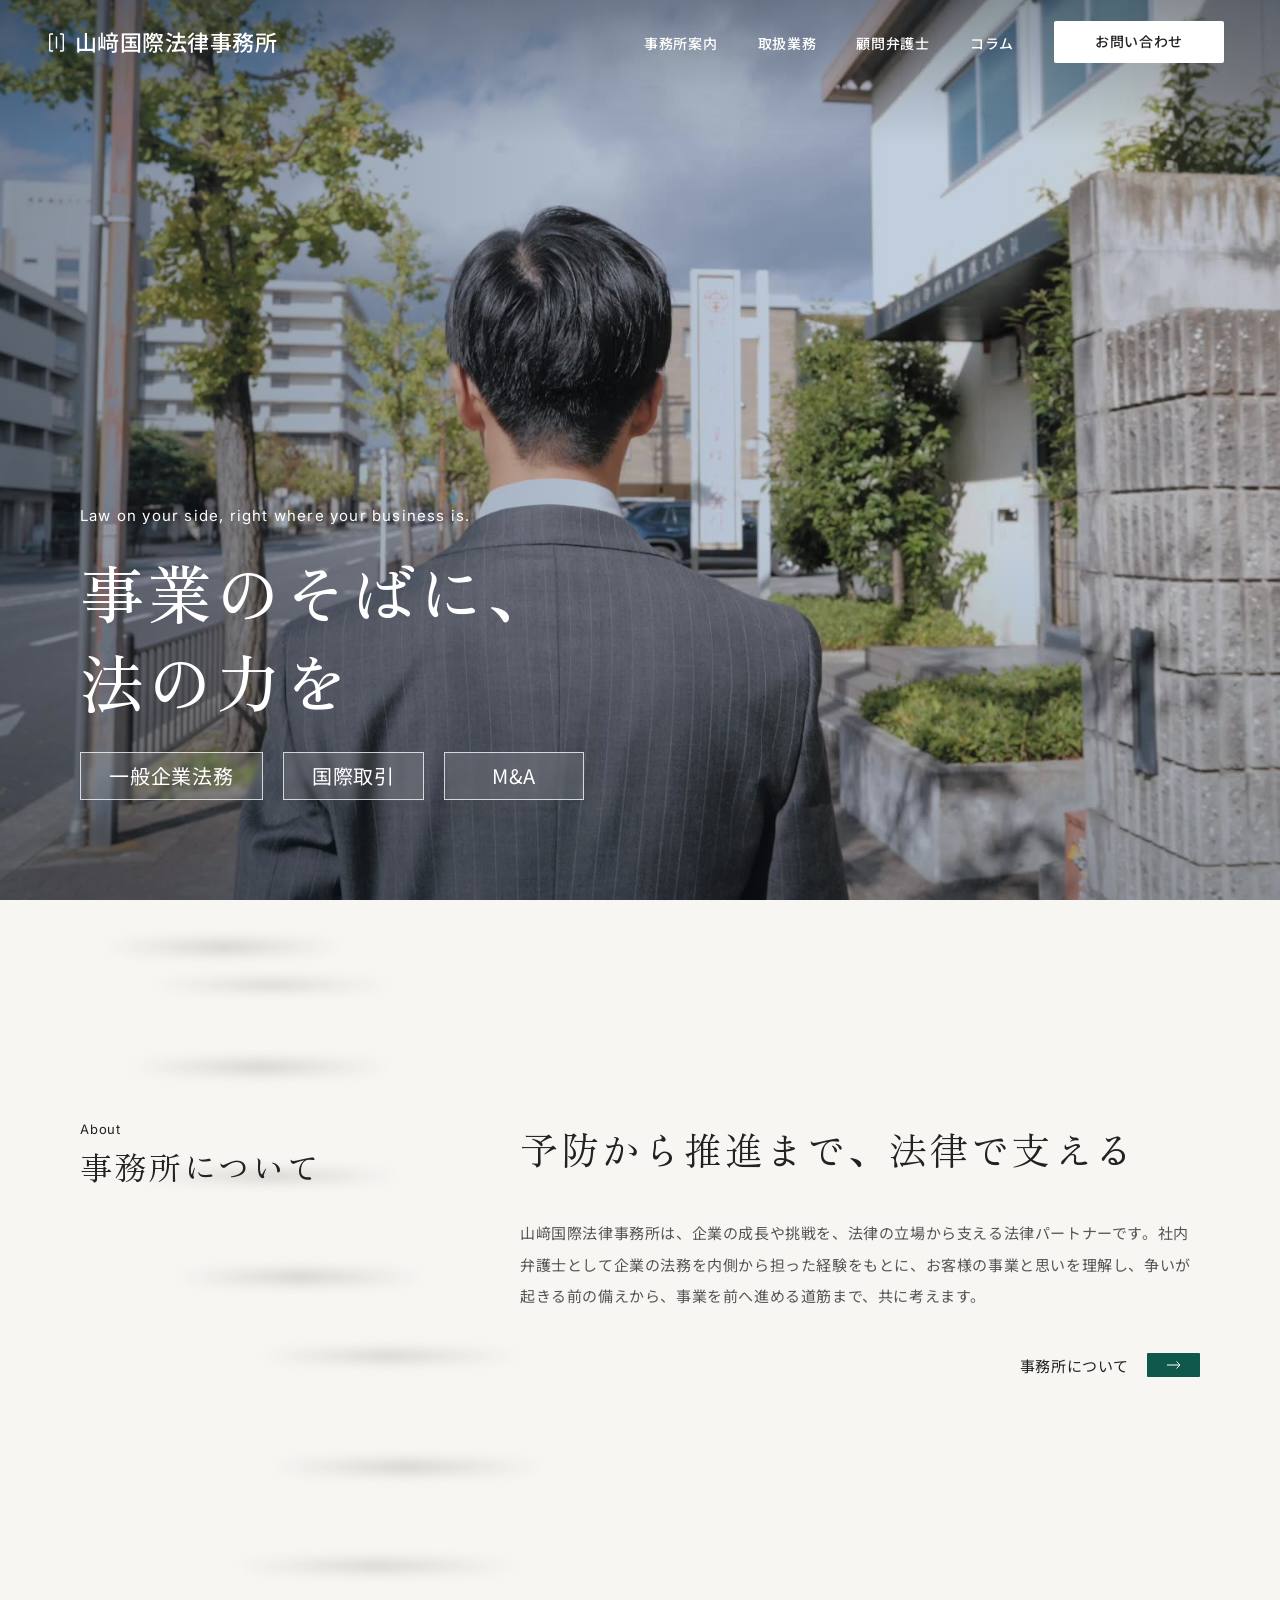
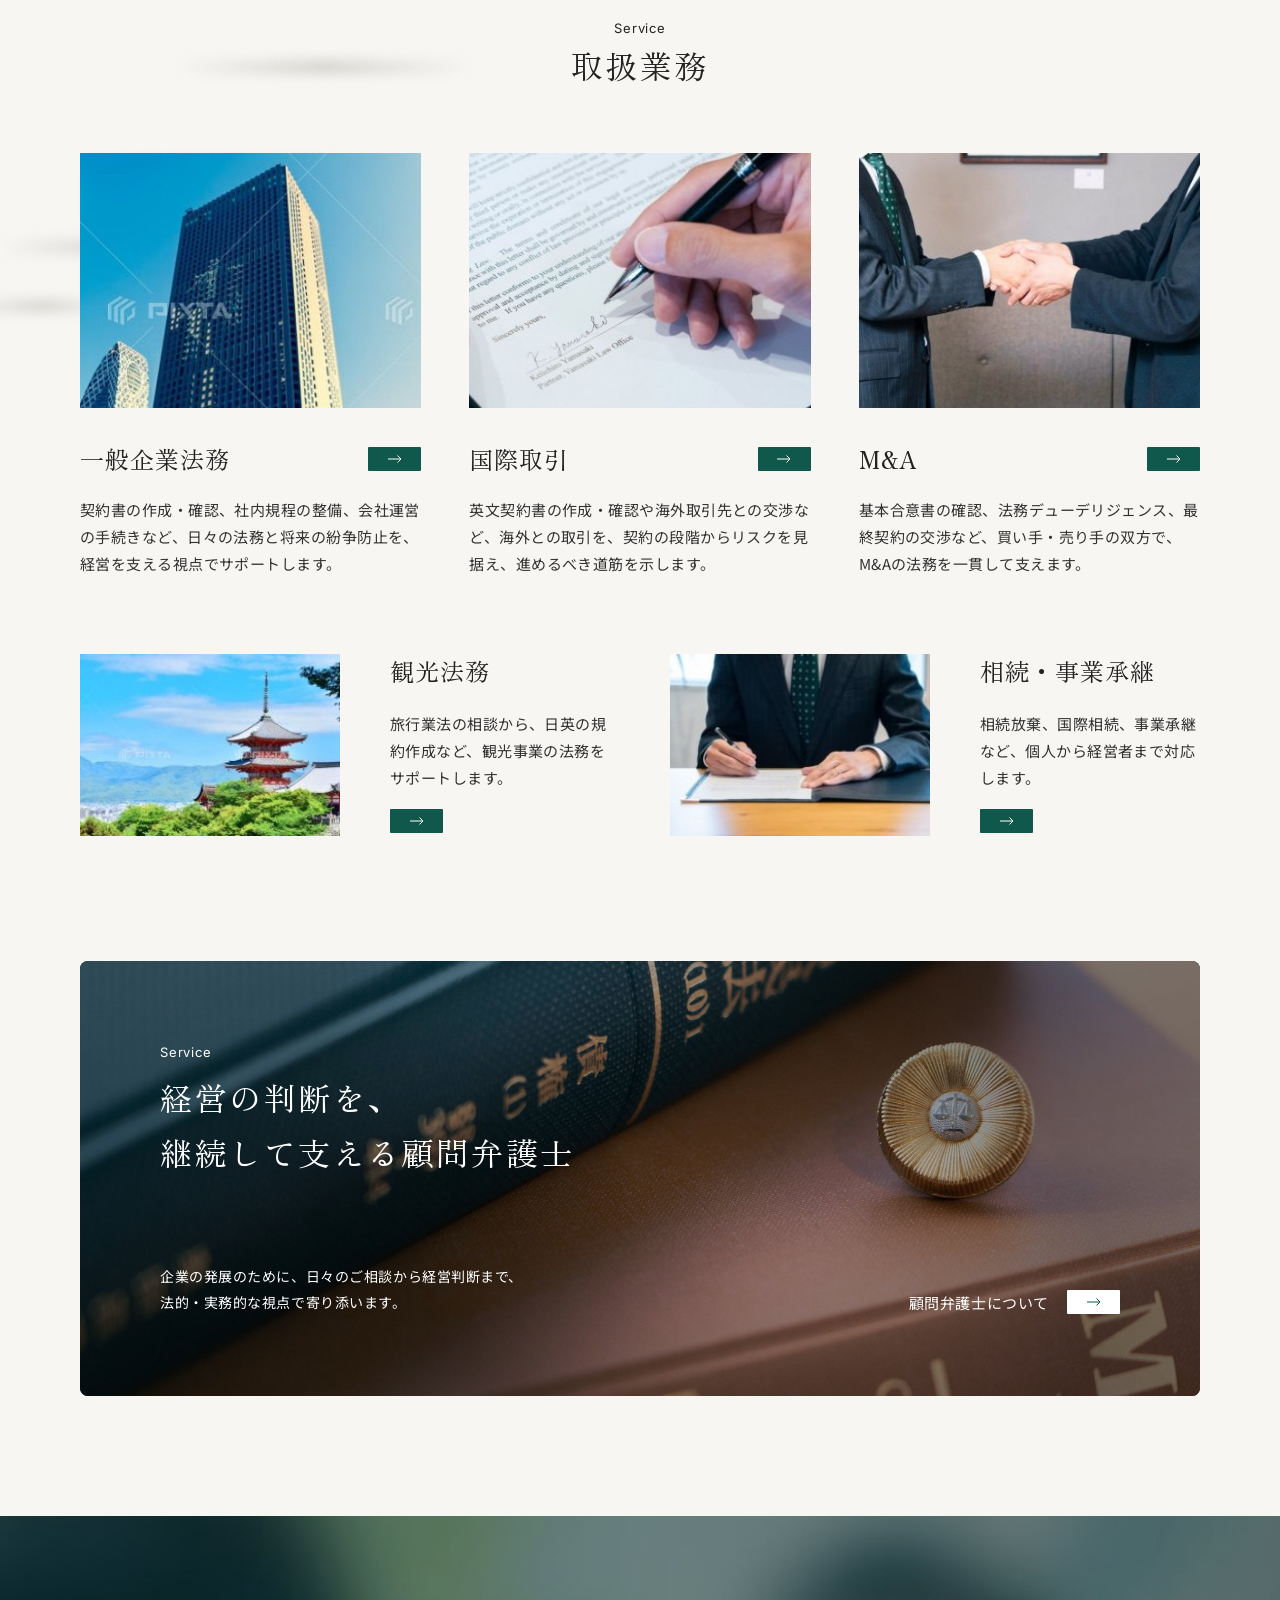
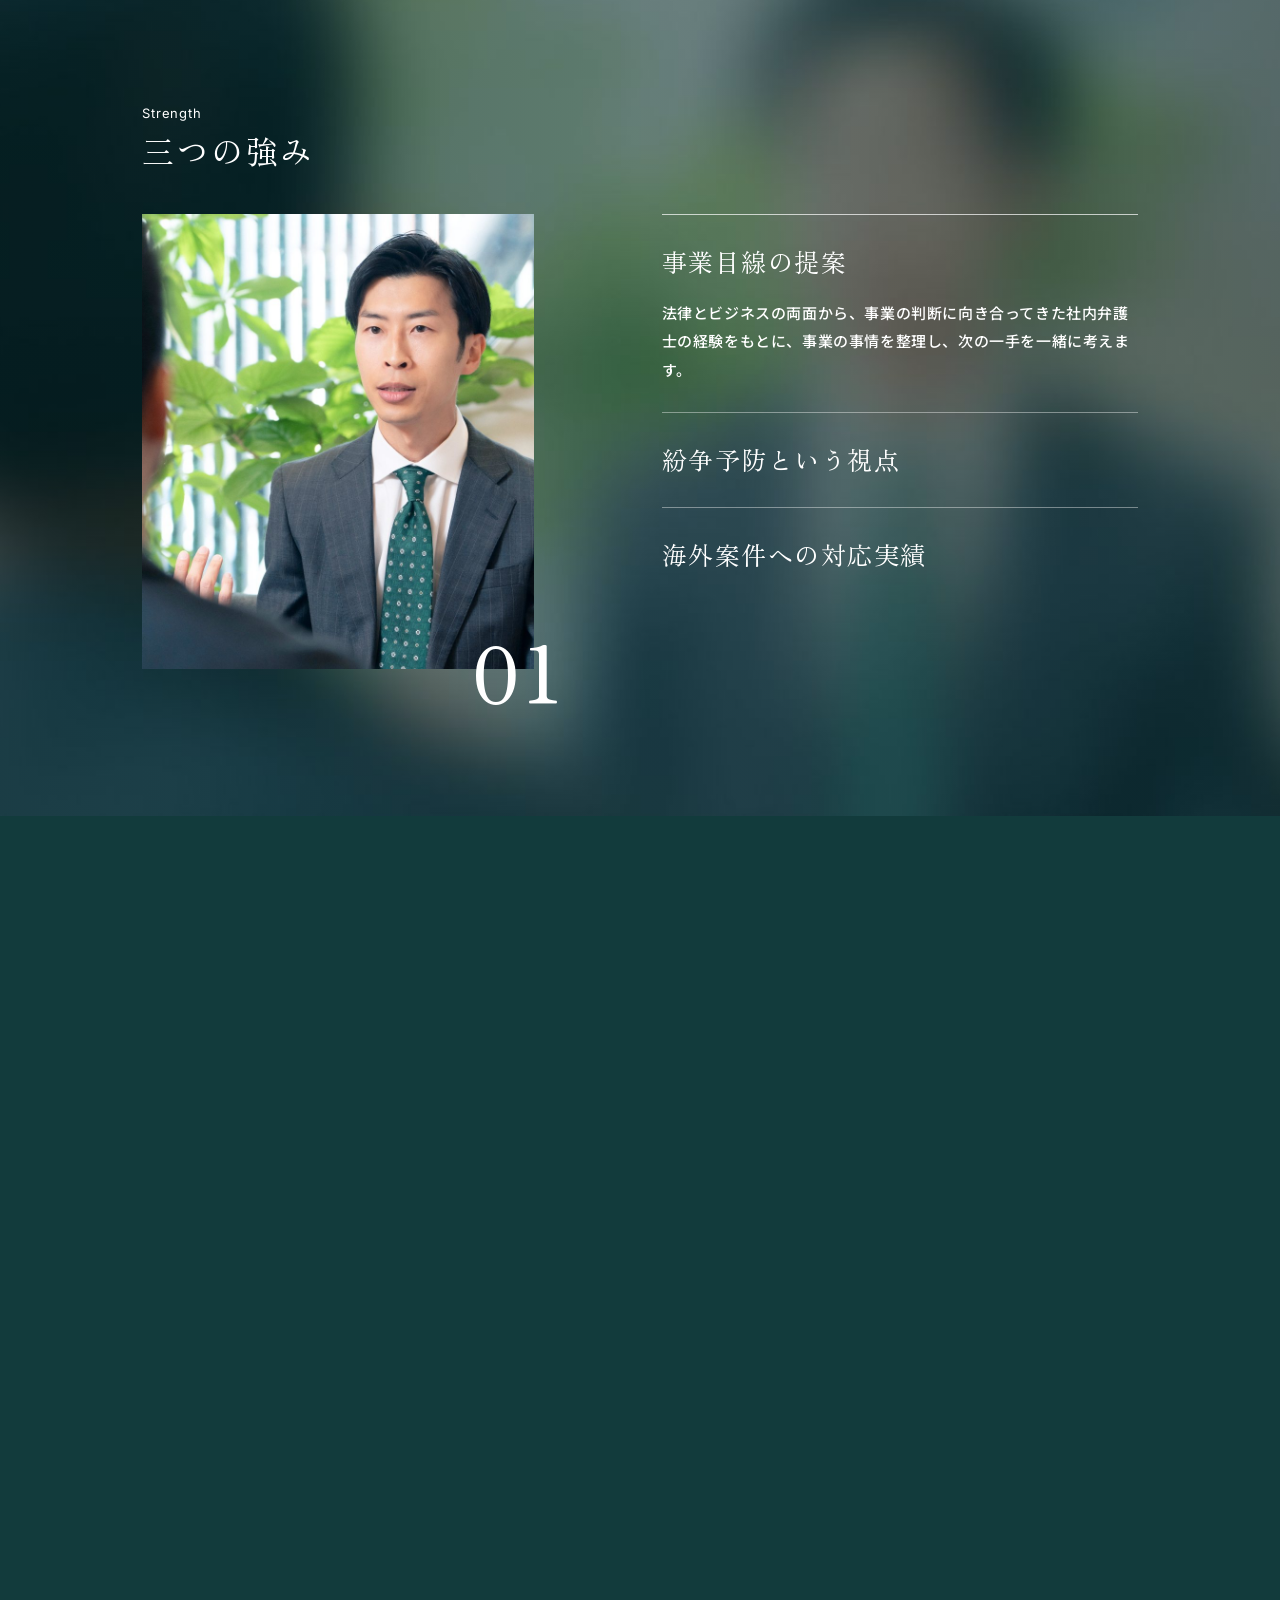
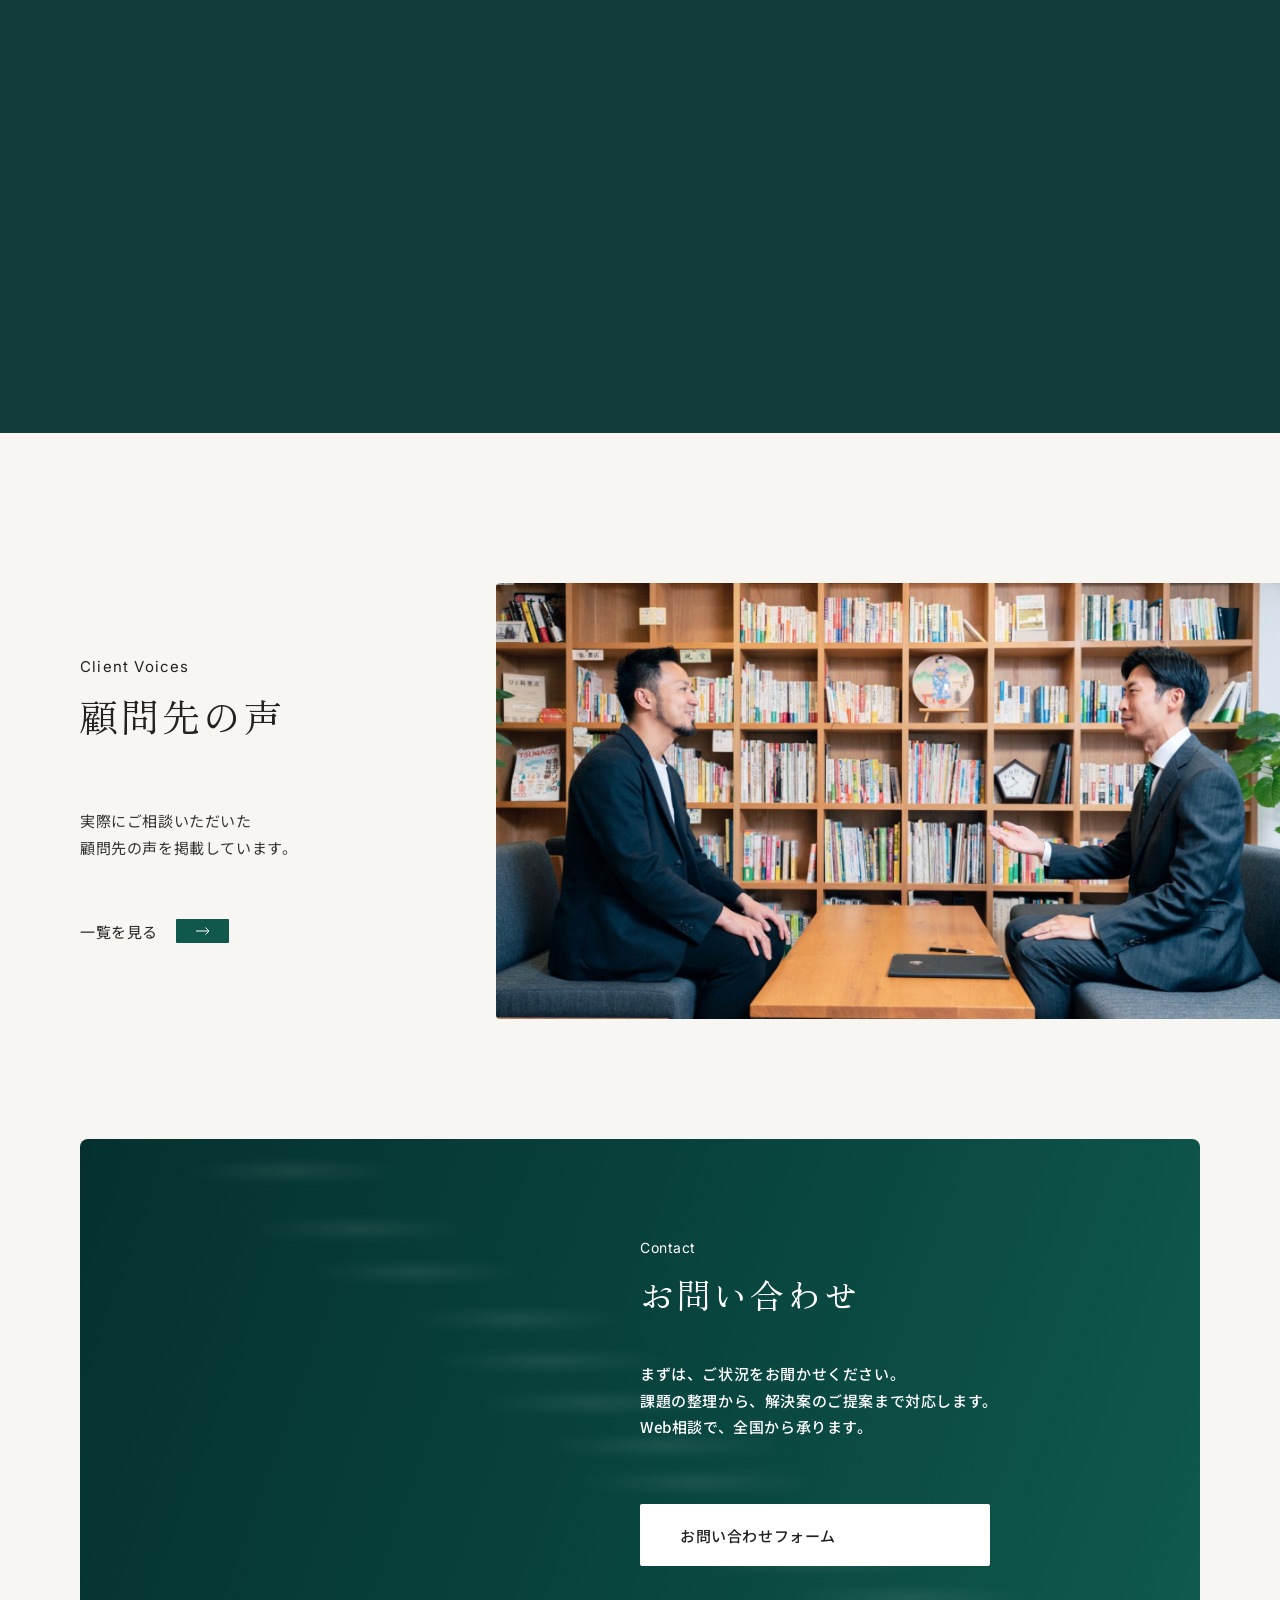
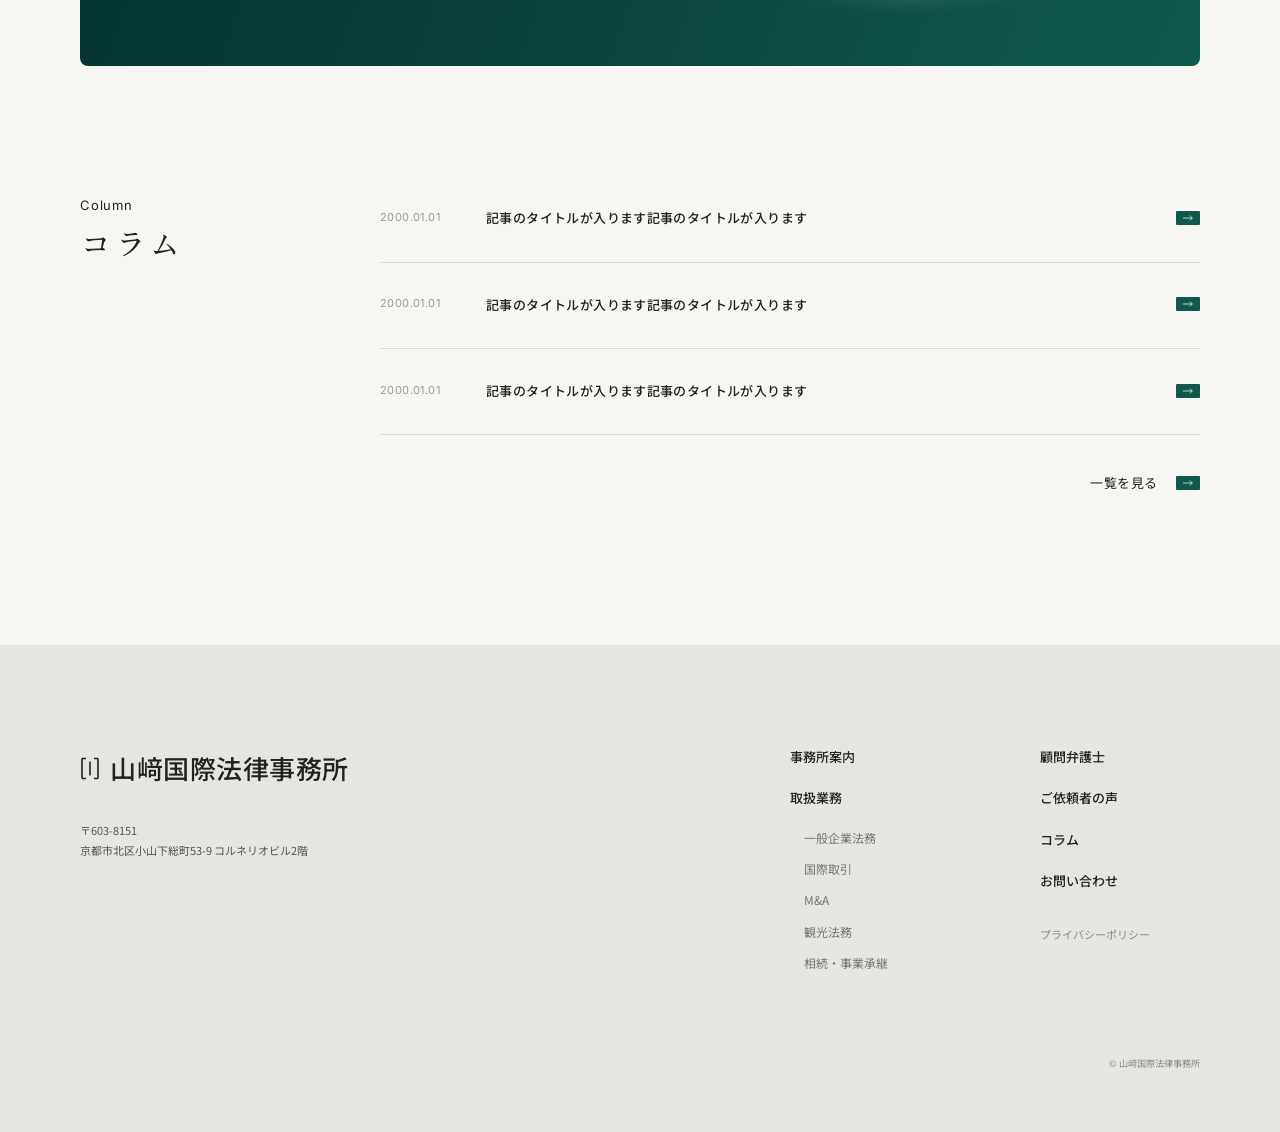
==== index.html @ 8245857c "TOPページ確認用の初回アップロード Co-Authored-By: Claude Opus 5.5 <noreply@anthropic.com> Claude-Session: https://c" ====
<!DOCTYPE html>
<html lang="ja">
<head>
  <meta charset="UTF-8">
  <meta name="viewport" content="width=device-width, initial-scale=1">
  <meta name="robots" content="noindex, nofollow"><!-- テスト公開用：本番公開時に削除 -->
  <title>山﨑国際法律事務所</title>
  <meta name="description" content="企業の成長や挑戦を、法律の立場から支える法律パートナー。一般企業法務・国際取引・M&Aに対応する山﨑国際法律事務所。">
  <link rel="preconnect" href="https://fonts.googleapis.com">
  <link rel="preconnect" href="https://fonts.gstatic.com" crossorigin>
  <link href="https://fonts.googleapis.com/css2?family=Inter:wght@400;500&family=Noto+Sans+JP:wght@400;500&family=Zen+Old+Mincho:wght@400;500&display=swap" rel="stylesheet">
  <link rel="stylesheet" href="css/style.css">
</head>
<body>

  <!-- ===== Header ===== -->
  <header class="header" id="header">
    <div class="header__inner">
      <a href="/" class="header__logo">
        <!-- ロゴマーク（仮）：正式なロゴデータが届いたら差し替え -->
        <svg class="header__mark" viewBox="0 0 20 24" aria-hidden="true"><path d="M2 2v20M2 2h4M2 22h4M18 2v20M18 2h-4M18 22h-4M10 5v14" fill="none" stroke="currentColor" stroke-width="1.6"/></svg>
        <span>山﨑国際法律事務所</span>
      </a>
      <nav class="gnav" id="gnav" aria-label="メインメニュー">
        <ul class="gnav__list">
          <li><a href="#about">事務所案内</a></li>
          <li><a href="#service">取扱業務</a></li>
          <li><a href="#advisor">顧問弁護士</a></li>
          <li><a href="#column">コラム</a></li>
          <li class="gnav__contact"><a href="#contact">お問い合わせ</a></li>
        </ul>
      </nav>
      <button class="hamburger" id="hamburger" aria-label="メニューを開く" aria-expanded="false" aria-controls="gnav">
        <span></span><span></span>
      </button>
    </div>
  </header>

  <main>
    <!-- ===== Hero (video) ===== -->
    <section class="hero">
      <div class="hero__media">
        <!-- 画面幅に応じて js/main.js が PC用（ヨコ）/ SP用（タテ）動画を読み込みます -->
        <video class="hero__video" id="heroVideo"
               autoplay muted loop playsinline preload="auto"
               data-src-pc="video/hero-pc.mp4" data-src-sp="video/hero-sp.mp4"
               data-poster-pc="images/hero-poster-pc.jpg" data-poster-sp="images/hero-poster-sp.jpg">
        </video>
        <div class="hero__overlay"></div>
      </div>
      <div class="hero__content">
        <p class="hero__en">Law on your side,<br class="sp-only"> right where your business is.</p>
        <h1 class="hero__title">事業のそばに、<br>法の力を</h1>
        <ul class="hero__tags">
          <li><a href="#service">一般企業法務</a></li>
          <li><a href="#service">国際取引</a></li>
          <li><a href="#service">M&amp;A</a></li>
        </ul>
      </div>
    </section>

    <div class="bg-light">
      <div class="streaks streaks--about" aria-hidden="true">
        <span></span><span></span><span></span><span></span><span></span><span></span><span></span><span></span><span></span><span></span><span></span><span></span>
      </div>

      <!-- ===== About ===== -->
      <section class="about" id="about">
        <div class="container about__inner">
          <div class="sec-label">
            <p class="sec-label__en">About</p>
            <h2 class="sec-label__ja">事務所について</h2>
          </div>
          <div class="about__body">
            <p class="about__lead">予防から推進まで、<br class="sp-only">法律で支える</p>
            <p class="about__text">山﨑国際法律事務所は、企業の成長や挑戦を、法律の立場から支える法律パートナーです。社内弁護士として企業の法務を内側から担った経験をもとに、お客様の事業と思いを理解し、争いが起きる前の備えから、事業を前へ進める道筋まで、共に考えます。</p>
            <a href="#" class="link-arrow">事務所について<span class="arrow" aria-hidden="true"></span></a>
          </div>
        </div>
      </section>

      <!-- ===== Service ===== -->
      <section class="service" id="service">
        <div class="container">
          <div class="sec-head">
            <p class="sec-head__en">Service</p>
            <h2 class="sec-head__ja">取扱業務</h2>
          </div>

          <ul class="service__main">
            <li class="service-card">
              <a href="#">
                <figure class="service-card__img"><img src="images/service-01.jpg" alt="" loading="lazy" width="378" height="282"></figure>
                <div class="service-card__head"><h3 class="service-card__title">一般企業法務</h3><span class="arrow arrow--btn" aria-hidden="true"></span></div>
                <p class="service-card__text">契約書の作成・確認、社内規程の整備、会社運営の手続きなど、日々の法務と将来の紛争防止を、経営を支える視点でサポートします。</p>
              </a>
            </li>
            <li class="service-card">
              <a href="#">
                <figure class="service-card__img"><img src="images/service-02.jpg" alt="" loading="lazy" width="378" height="282"></figure>
                <div class="service-card__head"><h3 class="service-card__title">国際取引</h3><span class="arrow arrow--btn" aria-hidden="true"></span></div>
                <p class="service-card__text">英文契約書の作成・確認や海外取引先との交渉など、海外との取引を、契約の段階からリスクを見据え、進めるべき道筋を示します。</p>
              </a>
            </li>
            <li class="service-card">
              <a href="#">
                <figure class="service-card__img"><img src="images/service-03.jpg" alt="" loading="lazy" width="378" height="282"></figure>
                <div class="service-card__head"><h3 class="service-card__title">M&amp;A</h3><span class="arrow arrow--btn" aria-hidden="true"></span></div>
                <p class="service-card__text">基本合意書の確認、法務デューデリジェンス、最終契約の交渉など、買い手・売り手の双方で、M&amp;Aの法務を一貫して支えます。</p>
              </a>
            </li>
          </ul>

          <ul class="service__sub">
            <li class="service-row">
              <a href="#">
                <figure class="service-row__img"><img src="images/service-04.jpg" alt="" loading="lazy" width="256" height="177"></figure>
                <div class="service-row__body">
                  <h3 class="service-row__title">観光法務</h3>
                  <p class="service-row__text">旅行業法の相談から、日英の規約作成など、観光事業の法務をサポートします。</p>
                  <span class="arrow arrow--btn" aria-hidden="true"></span>
                </div>
              </a>
            </li>
            <li class="service-row">
              <a href="#">
                <figure class="service-row__img"><img src="images/service-05.jpg" alt="" loading="lazy" width="256" height="177"></figure>
                <div class="service-row__body">
                  <h3 class="service-row__title">相続・事業承継</h3>
                  <p class="service-row__text">相続放棄、国際相続、事業承継など、個人から経営者まで対応します。</p>
                  <span class="arrow arrow--btn" aria-hidden="true"></span>
                </div>
              </a>
            </li>
          </ul>

          <!-- 顧問弁護士 -->
          <a href="#" class="advisor" id="advisor">
            <img class="advisor__bg" src="images/advisor.jpg" alt="" loading="lazy" width="1920" height="746">
            <div class="advisor__inner">
              <div class="advisor__head">
                <p class="advisor__en">Service</p>
                <h2 class="advisor__title">経営の判断を、<br>継続して支える<br class="sp-only">顧問弁護士</h2>
              </div>
              <p class="advisor__text">企業の発展のために、日々のご相談から経営判断まで、<br class="pc-only">法的・実務的な視点で寄り添います。</p>
              <span class="link-arrow link-arrow--white">顧問弁護士について<span class="arrow" aria-hidden="true"></span></span>
            </div>
          </a>
        </div>
      </section>
    </div>

    <!-- ===== Strength ===== -->
    <!-- スクロールに合わせて 01→02→03 と切り替わる（画面に固定して表示） -->
    <section class="strength" id="strength">
      <!-- 背景：画面全体に固定 -->
      <div class="strength__bgs" aria-hidden="true">
        <img src="images/strength-bg-01.jpg" alt="" class="is-active" width="1280" height="754">
        <img src="images/strength-bg-02.jpg" alt="" width="1280" height="754" loading="lazy">
        <img src="images/strength-bg-03.jpg" alt="" width="1280" height="754" loading="lazy">
      </div>
      <!-- 中身：ヘッダーの下10pxに固定 -->
      <div class="strength__sticky">

        <div class="container strength__container">
          <div class="sec-label sec-label--white">
            <p class="sec-label__en">Strength</p>
            <h2 class="sec-label__ja">三つの強み</h2>
          </div>

          <div class="strength__inner">
            <div class="strength__visual">
              <div class="strength__photos">
                <img src="images/strength-01.jpg" alt="相談者の話に耳を傾けながら説明する山﨑弁護士" class="is-active" width="824" height="958">
                <img src="images/strength-02.jpg" alt="契約書を確認する手元" width="824" height="958" loading="lazy">
                <img src="images/strength-03.jpg" alt="書棚から書籍を取り出す手元" width="824" height="958" loading="lazy">
              </div>
              <p class="strength__num" aria-hidden="true"><span id="strengthNum">01</span></p>
            </div>

            <ol class="strength__list" id="strengthList">
              <li class="strength-item is-active">
                <button type="button" class="strength-item__head" aria-current="true">
                  <span class="sr-only">01</span>事業目線の提案
                </button>
                <div class="strength-item__body"><div class="strength-item__clip"><p class="strength-item__text">法律とビジネスの両面から、事業の判断に向き合ってきた社内弁護士の経験をもとに、事業の事情を整理し、次の一手を一緒に考えます。</p></div></div>
              </li>
              <li class="strength-item">
                <button type="button" class="strength-item__head">
                  <span class="sr-only">02</span>紛争予防という視点
                </button>
                <div class="strength-item__body"><div class="strength-item__clip"><p class="strength-item__text">判断や契約を進める前に、起こりうる問題を、一緒に確認します。今取り組むべきことと、将来のリスクを、あわせてお伝えします。</p></div></div>
              </li>
              <li class="strength-item">
                <button type="button" class="strength-item__head">
                  <span class="sr-only">03</span>海外案件への対応実績
                </button>
                <div class="strength-item__body"><div class="strength-item__clip"><!-- ※デザインの文章が01と同じため仮。正式な文章に差し替え -->
                  <p class="strength-item__text">法律とビジネスの両面から、事業の判断に向き合ってきた社内弁護士の経験をもとに、事業の事情を整理し、次の一手を一緒に考えます。</p></div></div>
              </li>
            </ol>
          </div>
        </div>
      </div>
    </section>

    <div class="bg-light">
      <!-- ===== Voice ===== -->
      <section class="voice" id="voice">
        <div class="voice__inner">
          <div class="voice__text-area">
            <div class="sec-label">
              <p class="sec-label__en">Client Voices</p>
              <h2 class="sec-label__ja">顧問先の声</h2>
            </div>
            <p class="voice__text">実際にご相談いただいた<br class="pc-only">顧問先の声を掲載しています。</p>
            <a href="#" class="link-arrow">一覧を見る<span class="arrow arrow--btn" aria-hidden="true"></span></a>
          </div>
          <figure class="voice__img"><img src="images/voice.jpg" alt="書棚の前で顧問先と対談する山﨑弁護士" loading="lazy" width="1754" height="976"></figure>
        </div>
      </section>

      <!-- ===== Contact ===== -->
      <section class="contact-sec" id="contact">
        <div class="container">
          <div class="contact">
            <div class="streaks streaks--contact" aria-hidden="true">
              <span></span><span></span><span></span><span></span><span></span><span></span><span></span><span></span><span></span><span></span>
            </div>
            <div class="contact__inner">
              <p class="contact__en">Contact</p>
              <h2 class="contact__title">お問い合わせ</h2>
              <p class="contact__text">まずは、ご状況をお聞かせください。<br>課題の整理から、解決案のご提案まで対応します。<br>Web相談で、全国から承ります。</p>
              <a href="#" class="contact__btn">お問い合わせフォーム</a>
            </div>
          </div>
        </div>
      </section>

      <!-- ===== Column ===== -->
      <section class="column" id="column">
        <div class="container column__inner">
          <div class="sec-label">
            <p class="sec-label__en">Column</p>
            <h2 class="sec-label__ja">コラム</h2>
          </div>
          <div class="column__body">
            <ul class="column__list">
              <li><a href="#"><time datetime="2000-01-01">2000.01.01</time><span class="column__title">記事のタイトルが入ります記事のタイトルが入ります</span><span class="arrow" aria-hidden="true"></span></a></li>
              <li><a href="#"><time datetime="2000-01-01">2000.01.01</time><span class="column__title">記事のタイトルが入ります記事のタイトルが入ります</span><span class="arrow" aria-hidden="true"></span></a></li>
              <li><a href="#"><time datetime="2000-01-01">2000.01.01</time><span class="column__title">記事のタイトルが入ります記事のタイトルが入ります</span><span class="arrow" aria-hidden="true"></span></a></li>
            </ul>
            <a href="#" class="link-arrow column__more">一覧を見る<span class="arrow" aria-hidden="true"></span></a>
          </div>
        </div>
      </section>
    </div>
  </main>

  <!-- ===== Footer ===== -->
  <footer class="footer">
    <div class="container footer__inner">
      <div class="footer__info">
        <a href="/" class="footer__logo">
          <svg class="header__mark" viewBox="0 0 20 24" aria-hidden="true"><path d="M2 2v20M2 2h4M2 22h4M18 2v20M18 2h-4M18 22h-4M10 5v14" fill="none" stroke="currentColor" stroke-width="1.6"/></svg>
          <span>山﨑国際法律事務所</span>
        </a>
        <!-- ※住所はデザインから読み取ったもの。要確認 -->
        <address class="footer__address">〒603-8151<br>京都市北区小山下総町53-9 コルネリオビル2階</address>
      </div>
      <nav class="footer__nav" aria-label="フッターメニュー">
        <ul>
          <li><a href="#about">事務所案内</a></li>
          <li><a href="#service">取扱業務</a>
            <ul class="footer__sub">
              <li><a href="#">一般企業法務</a></li>
              <li><a href="#">国際取引</a></li>
              <li><a href="#">M&amp;A</a></li>
              <li><a href="#">観光法務</a></li>
              <li><a href="#">相続・事業承継</a></li>
            </ul>
          </li>
        </ul>
        <ul>
          <li><a href="#advisor">顧問弁護士</a></li>
          <li><a href="#voice">ご依頼者の声</a></li>
          <li><a href="#column">コラム</a></li>
          <li><a href="#contact">お問い合わせ</a></li>
          <li class="footer__privacy"><a href="#">プライバシーポリシー</a></li>
        </ul>
      </nav>
    </div>
    <div class="container"><p class="footer__copy"><small>&copy; 山﨑国際法律事務所</small></p></div>
  </footer>

  <script src="js/main.js"></script>
</body>
</html>
---- css/style.css ----
@charset "UTF-8";
/* =========================================================
   山﨑国際法律事務所 TOP
   ========================================================= */
:root {
  --c-text: #222;
  --c-sub: #555;
  --c-bg: #f7f6f3;           /* あたたかいオフホワイト */
  --c-footer: #e6e5e1;
  --c-green: #10584c;        /* メインカラー（名刺と共通） */
  --c-green-dark: #0b3a35;
  --c-line: #dcdad4;
  --c-black: #1a1a1a;
  --c-white: #fff;
  --ff-serif: "Zen Old Mincho", "Yu Mincho", serif;
  --ff-sans: "Noto Sans JP", "Hiragino Sans", sans-serif;
  --ff-en: "Inter", sans-serif;
  --container: 1260px;
  --gutter: 80px;
}

*, *::before, *::after { box-sizing: border-box; }
html { scroll-behavior: smooth; -webkit-text-size-adjust: 100%; scroll-padding-top: 80px; }
body {
  margin: 0;
  font-family: var(--ff-sans);
  color: var(--c-text);
  background: var(--c-bg);
  line-height: 1.8;
  -webkit-font-smoothing: antialiased;
  overflow-x: clip;
}
h1, h2, h3, p, ul, ol, figure, address { margin: 0; padding: 0; }
ul, ol { list-style: none; }
address { font-style: normal; }
a { color: inherit; text-decoration: none; }
img { display: block; max-width: 100%; height: auto; }
button { font: inherit; color: inherit; cursor: pointer; background: none; border: 0; padding: 0; }

.container {
  width: 100%;
  max-width: calc(var(--container) + var(--gutter) * 2);
  margin-inline: auto;
  padding-inline: var(--gutter);
}
.sp-only { display: none; }
.sr-only {
  position: absolute; width: 1px; height: 1px; overflow: hidden;
  clip: rect(0 0 0 0); white-space: nowrap;
}

/* ===== 共通：見出し ===== */
.sec-label__en, .sec-head__en {
  font-family: var(--ff-en);
  font-size: 13px; letter-spacing: .06em; line-height: 1.4;
}
.sec-label__ja, .sec-head__ja {
  font-family: var(--ff-serif); font-weight: 400;
  font-size: 32px; letter-spacing: .08em; line-height: 1.5;
  margin-top: 4px;
}
.sec-label--white { color: var(--c-white); }
.sec-head { text-align: center; margin-bottom: 64px; }

/* ===== 共通：矢印リンク ===== */
/* 矢印はSVGで描画（線を重ねる方法だとズレて見えるため） */
.arrow {
  flex: none; display: inline-block;
  width: 53px; height: 24px; border-radius: 1px;
  background: var(--c-green) url("data:image/svg+xml,%3Csvg xmlns='http://www.w3.org/2000/svg' viewBox='0 0 14 8'%3E%3Cpath d='M0 4h13M9.5.5 13 4 9.5 7.5' fill='none' stroke='%23fff' stroke-width='1'/%3E%3C/svg%3E") no-repeat center / 14px 8px;
  transition: transform .3s ease;
}
.link-arrow {
  display: inline-flex; align-items: center; gap: 18px;
  font-size: 15px; letter-spacing: .04em;
}
.link-arrow:hover .arrow, a:hover > .arrow, a:hover .arrow { transform: translateX(4px); }
.link-arrow--white .arrow { background-color: var(--c-white); background-image: url("data:image/svg+xml,%3Csvg xmlns='http://www.w3.org/2000/svg' viewBox='0 0 14 8'%3E%3Cpath d='M0 4h13M9.5.5 13 4 9.5 7.5' fill='none' stroke='%2310584c' stroke-width='1'/%3E%3C/svg%3E"); }

/* ===== 光の帯（背景装飾） ===== */
.streaks { position: absolute; pointer-events: none; z-index: 0; }
.streaks span {
  position: absolute; display: block;
  border-radius: 2px; filter: blur(6px);
}

/* ===== Header ===== */
.header {
  position: fixed; inset: 0 0 auto 0;
  z-index: 100;
  color: var(--c-white);
  transition: background-color .4s, color .4s, box-shadow .4s;
}
.header__inner {
  display: flex; align-items: center; justify-content: space-between;
  height: 84px;
  padding-inline: 48px 56px;
}
.header__logo {
  display: inline-flex; align-items: center; gap: 10px;
  font-size: 22px; font-weight: 500; letter-spacing: .02em;
  position: relative; z-index: 2;
}
.header__mark { width: 17px; height: 21px; flex: none; }
.gnav__list { display: flex; align-items: center; gap: 40px; }
.gnav__list a { font-size: 14px; font-weight: 500; letter-spacing: .05em; transition: opacity .3s; }
.gnav__list a:hover { opacity: .7; }
.gnav__contact a {
  display: inline-block; min-width: 170px; text-align: center;
  padding: 8px 24px;
  background: var(--c-white); color: var(--c-text);
  border-radius: 2px;
}
.header.is-scrolled {
  background: rgba(247, 246, 243, .55);
  -webkit-backdrop-filter: blur(18px) saturate(1.2); backdrop-filter: blur(18px) saturate(1.2);
  color: var(--c-text);
  box-shadow: 0 1px 0 rgba(0,0,0,.05);
}
.header.is-scrolled .gnav__contact a { background: var(--c-green); color: var(--c-white); }
.hamburger { display: none; }

/* ===== Hero ===== */
.hero {
  position: relative;
  height: 100vh; height: 100svh; min-height: 560px;
  overflow: hidden;
  color: var(--c-white);
  background: #6d7680;
}
.hero__media { position: absolute; inset: 0; }
.hero__video {  /* PC：ヨコ動画を画面全体に敷き詰める */
  display: block; width: 100%; height: 100%;
  object-fit: cover; object-position: center;
}
.hero__overlay {
  position: absolute; inset: 0;
  background: linear-gradient(180deg, rgba(20,30,40,.35) 0%, rgba(20,30,40,0) 16%),
              linear-gradient(90deg, rgba(20,30,40,.35) 0%, rgba(20,30,40,.1) 45%, rgba(20,30,40,0) 70%),
              linear-gradient(0deg, rgba(20,30,40,.25) 0%, rgba(20,30,40,0) 40%);
}
.hero__content { position: absolute; left: 80px; bottom: 100px; }
.hero__en { font-family: var(--ff-en); font-size: 15px; letter-spacing: .08em; margin-bottom: 18px; }
.hero__title {
  font-family: var(--ff-serif); font-weight: 500;
  font-size: 64px; line-height: 1.4; letter-spacing: .06em;
  margin-bottom: 26px;
}
.hero__tags { display: flex; gap: 20px; }
.hero__tags a {
  display: inline-block; min-width: 140px; text-align: center;
  padding: 9px 28px;
  border: 1px solid rgba(255,255,255,.75);
  background: rgba(255,255,255,.12);
  -webkit-backdrop-filter: blur(2px); backdrop-filter: blur(2px);
  font-size: 20px; letter-spacing: .04em; line-height: 1.4;
  transition: background-color .3s;
}
.hero__tags a:hover { background: rgba(255,255,255,.28); }

/* ===== 明るい背景エリア ===== */
.bg-light { position: relative; background: var(--c-bg); overflow: hidden; isolation: isolate; }

/* About 左側の光の帯（取扱業務の上まで流れる） */
.streaks--about { left: 0; top: 40px; width: 46%; height: 1000px; }
.streaks--about span { height: 14px; background: linear-gradient(90deg, rgba(210,208,203,0), rgba(210,208,203,.9) 50%, rgba(210,208,203,0)); }
.streaks--about span:nth-child(1)  { top: 0;     left: 18%; width: 40%; }
.streaks--about span:nth-child(2)  { top: 40px;  left: 26%; width: 40%; height: 10px; }
.streaks--about span:nth-child(3)  { top: 120px; left: 22%; width: 44%; }
.streaks--about span:nth-child(4)  { top: 230px; left: 24%; width: 44%; height: 12px; }
.streaks--about span:nth-child(5)  { top: 330px; left: 30%; width: 42%; }
.streaks--about span:nth-child(6)  { top: 410px; left: 44%; width: 44%; height: 12px; }
.streaks--about span:nth-child(7)  { top: 520px; left: 46%; width: 46%; }
.streaks--about span:nth-child(8)  { top: 620px; left: 40%; width: 48%; height: 12px; }
.streaks--about span:nth-child(9)  { top: 720px; left: 30%; width: 50%; }
.streaks--about span:nth-child(10) { top: 820px; left: 14%; width: 50%; height: 12px; }
.streaks--about span:nth-child(11) { top: 900px; left: 0;   width: 40%; }
.streaks--about span:nth-child(12) { top: 960px; left: -6%; width: 26%; height: 12px; }

/* ===== About ===== */
.about { position: relative; z-index: 2; padding: 220px 0 120px; }
.about__inner { display: grid; grid-template-columns: 1fr 680px; gap: 60px; align-items: start; }
.about__lead {
  font-family: var(--ff-serif); font-weight: 400;
  font-size: 38px; letter-spacing: .08em; line-height: 1.5;
  margin-bottom: 40px; white-space: nowrap;
}
.about__text { font-size: 15px; line-height: 2.1; letter-spacing: .04em; color: var(--c-sub); }
.about__body .link-arrow { display: flex; width: fit-content; margin: 40px 0 0 auto; font-size: 15px; }


/* ===== Service ===== */
.service { position: relative; z-index: 1; padding: 120px 0 120px; }
.service__main { display: grid; grid-template-columns: repeat(3, minmax(0, 1fr)); column-gap: 48px; }
.service-card { position: relative; }
.service-card__img, .service-row__img, .voice__img { overflow: hidden; background: #ddd; }
.service-card__img img, .service-row__img img, .voice__img img {
  width: 100%; height: 100%; object-fit: cover; transition: transform .6s ease;
}
.service-card a:hover img, .service-row a:hover img { transform: scale(1.04); }
.service-card__img { aspect-ratio: 382 / 286; }
.service-card__head { display: flex; align-items: center; justify-content: space-between; gap: 16px; margin: 34px 0 20px; }
.service-card__title { font-family: var(--ff-serif); font-weight: 400; font-size: 24px; letter-spacing: .04em; line-height: 1.4; }
.service-card__text { font-size: 15px; line-height: 1.8; letter-spacing: .03em; color: #333; }

.service__sub {
  display: grid; grid-template-columns: repeat(2, minmax(0, 1fr)); column-gap: 60px;
  margin-top: 72px;
}
.service-row { position: relative; }
.service-row a { display: grid; grid-template-columns: 260px 1fr; gap: 50px; align-items: center; }
.service-row__img { aspect-ratio: 260 / 182; }
.service-row__title { font-family: var(--ff-serif); font-weight: 400; font-size: 24px; letter-spacing: .04em; margin-bottom: 18px; }
.service-row__text { font-size: 15px; line-height: 1.8; letter-spacing: .03em; color: #333; margin-bottom: 18px; }

/* ボタン型の矢印 */

/* 顧問弁護士バナー（画像全体が見えるよう、画像と同じ比率で表示） */
.advisor {
  position: relative; display: block;
  margin-top: 120px;
  aspect-ratio: 1920 / 746;
  border-radius: 8px; overflow: hidden;
  color: var(--c-white);
  background: var(--c-green-dark);
}
.advisor__bg {
  position: absolute; inset: 0; width: 100%; height: 100%;
  object-fit: cover; transition: transform .8s ease;
}
.advisor::after {  /* 画像自体が暗めなので、文字側だけごく薄く */
  content: ""; position: absolute; inset: 0;
  background: linear-gradient(90deg, rgba(8,25,25,.25) 0%, rgba(8,25,25,0) 50%);
}
.advisor:hover .advisor__bg { transform: scale(1.03); }
.advisor__inner {
  position: relative; z-index: 1; height: 100%;
  padding: 80px;
  display: grid; grid-template-columns: 1fr auto; grid-template-rows: 1fr auto;
  column-gap: 40px;
}
.advisor__head { grid-column: 1 / -1; }
.advisor__en { font-family: var(--ff-en); font-size: 13px; letter-spacing: .06em; }
.advisor__title {
  font-family: var(--ff-serif); font-weight: 400;
  font-size: 32px; line-height: 1.7; letter-spacing: .08em;
  margin-top: 6px;
}
.advisor__text { align-self: end; font-size: 14px; line-height: 1.9; letter-spacing: .04em; }
.advisor .link-arrow { align-self: end; }

/* ===== Strength（スクロール連動） ===== */
/* 高さ・固定位置は js/main.js で中身に合わせて設定
   ・中身の上下に104px（SP 64px）の余白をとって画面に固定
   ・画面に収まらないときは、下の余白が見える位置で固定 */
.strength {
  --head: 84px;  /* 固定ヘッダーの高さ */
  --pad: 104px;  /* 上下の余白（上はヘッダーの下から） */
  position: relative;
  color: var(--c-white);
  background: #123b3c;
}
.strength__bgs {
  position: sticky; top: 0; z-index: 0;
  height: 100vh; height: 100svh;
  margin-bottom: -100vh; margin-bottom: -100svh;
  overflow: hidden;
}
.strength__bgs img {
  position: absolute; inset: 0; width: 100%; height: 100%;
  object-fit: cover;
  opacity: 0; transform: scale(1.06);
  transition: opacity 1s ease, transform 1.6s ease;
}
.strength__bgs img.is-active { opacity: 1; transform: scale(1); }
.strength__bgs::after {  /* 文字を読みやすくするための薄い影 */
  content: ""; position: absolute; inset: 0;
  background: linear-gradient(90deg, rgba(6,28,30,.35) 0%, rgba(6,28,30,.15) 50%, rgba(6,28,30,.3) 100%);
}
.strength__sticky {
  position: sticky; top: 0; z-index: 1;
  padding: calc(var(--head) + var(--pad)) 0 var(--pad);  /* 上：ヘッダーの下から104px／下：104px（SPは64px） */
}
/* 左右の余白：1440px幅で160px（＝画面幅の約11.1%）にして中央に配置 */
.strength__container {
  max-width: none;
  padding-inline: calc(100vw * 160 / 1440);
}
.strength__inner {
  display: grid; grid-template-columns: auto minmax(0, 1fr); gap: 128px;
  margin-top: 40px; align-items: start;
}
.strength__visual { position: relative; width: fit-content; }
.strength__photos {
  position: relative; overflow: hidden;
  /* 基本は 412×479px。画面が低いときだけ、見出しと下の104pxが収まるよう縮める */
  height: clamp(320px, calc(100svh - 445px), 479px);
  aspect-ratio: 824 / 958;
}
.strength__photos img {
  position: absolute; inset: 0; width: 100%; height: 100%;
  object-fit: cover;
  opacity: 0; transform: scale(1.04);
  transition: opacity .8s ease, transform 1.2s ease;
}
.strength__photos img.is-active { opacity: 1; transform: scale(1); }
.strength__num {
  position: absolute; right: -32px; bottom: -40px;
  font-family: var(--ff-serif); font-size: 80px; line-height: 1; letter-spacing: .01em;
}
.strength__num span { display: inline-block; transition: opacity .4s, transform .4s; }
.strength__num.is-changing span { opacity: 0; transform: translateY(12px); }

.strength__list { border-top: 1px solid rgba(255,255,255,.7); }
.strength-item { padding: 28px 0; }  /* 上下の余白をそろえる */
.strength-item + .strength-item { border-top: 1px solid rgba(255,255,255,.4); }
.strength-item__head {
  display: block; width: 100%; text-align: left;
  font-family: var(--ff-serif); font-size: 25px; letter-spacing: .06em; line-height: 1.5;
  opacity: .2; transition: opacity .5s;
}
/* 選ばれている項目だけ本文を開く（PC・スマホ共通） */
.strength-item__body {
  display: grid; grid-template-rows: 0fr;
  transition: grid-template-rows .5s ease;
}
.strength-item__clip { overflow: hidden; min-height: 0; }
.strength-item.is-active .strength-item__body { grid-template-rows: 1fr; }
.strength-item__text {
  padding-top: 18px;
  font-size: 15px; font-weight: 500; line-height: 1.9; letter-spacing: .04em;
  opacity: .2; transition: opacity .5s;
}
.strength-item.is-active .strength-item__head,
.strength-item.is-active .strength-item__text { opacity: 1; }
.strength-item__head:hover { opacity: .6; }
.strength-item__head:focus-visible { outline: 1px solid rgba(255,255,255,.8); outline-offset: 6px; }

/* ===== Voice ===== */
.voice { padding: 150px 0 120px; }
.voice__inner {
  display: grid; grid-template-columns: minmax(0, 1fr) minmax(0, 2.2fr);
  gap: 60px; align-items: center;
  padding-left: max(var(--gutter), calc((100vw - var(--container)) / 2));
}
.voice .sec-label__en { font-size: 15px; letter-spacing: .08em; }
.voice .sec-label__ja { font-size: 38px; margin-top: 10px; }
.voice__text { font-size: 15px; line-height: 1.75; letter-spacing: .04em; color: #333; margin: 64px 0 56px; }
.voice .link-arrow { font-size: 15px; gap: 18px; }
.voice__img { aspect-ratio: 1754 / 976; border-radius: 4px 0 0 4px; }

/* ===== Contact ===== */
.contact-sec { padding-bottom: 130px; }
.contact {
  position: relative; overflow: hidden;
  border-radius: 8px;
  color: var(--c-white);
  background: linear-gradient(110deg, #04312f 0%, #08413c 45%, #0f5a4e 100%);
}
.contact__inner { position: relative; z-index: 1; padding: 96px 80px 100px 50%; }
.contact__en { font-family: var(--ff-en); font-size: 14px; letter-spacing: .04em; }
.contact__title { font-family: var(--ff-serif); font-weight: 400; font-size: 34px; letter-spacing: .08em; margin: 4px 0 36px; }
.contact__text { font-size: 15px; font-weight: 500; line-height: 1.75; letter-spacing: .04em; }
.contact__btn {
  display: flex; align-items: center; justify-content: space-between;
  width: min(100%, 350px); height: 62px; margin-top: 64px;
  padding: 0 28px 0 40px;
  background: var(--c-white); color: var(--c-text);
  font-size: 15px; font-weight: 500; letter-spacing: .04em;
  border-radius: 2px;
  transition: background-color .3s, color .3s;
}
.contact__btn-arrow { position: relative; width: 18px; height: 1px; background: currentColor; transition: transform .3s; }
.contact__btn-arrow::after {
  content: ""; position: absolute; right: 0; top: 50%;
  width: 6px; height: 6px; border-top: 1px solid currentColor; border-right: 1px solid currentColor;
  transform: translateY(-50%) rotate(45deg);
}
.contact__btn:hover { background: #e9f1ee; }
.contact__btn:hover .contact__btn-arrow { transform: translateX(4px); }
/* 左上から右下へ流れる光の帯 */
.streaks--contact { inset: 0; }
.streaks--contact span { height: 12px; background: linear-gradient(90deg, rgba(255,255,255,0), rgba(255,255,255,.1) 50%, rgba(255,255,255,0)); }
.streaks--contact span:nth-child(1)  { top: 5%;  left: 9%;  width: 20%; }
.streaks--contact span:nth-child(2)  { top: 16%; left: 15%; width: 20%; }
.streaks--contact span:nth-child(3)  { top: 24%; left: 20%; width: 20%; }
.streaks--contact span:nth-child(4)  { top: 33%; left: 29%; width: 20%; }
.streaks--contact span:nth-child(5)  { top: 41%; left: 31%; width: 22%; }
.streaks--contact span:nth-child(6)  { top: 49%; left: 35%; width: 22%; }
.streaks--contact span:nth-child(7)  { top: 57%; left: 41%; width: 22%; }
.streaks--contact span:nth-child(8)  { top: 64%; left: 44%; width: 22%; }
.streaks--contact span:nth-child(9)  { top: 79%; left: 55%; width: 22%; }
.streaks--contact span:nth-child(10) { top: 86%; left: 63%; width: 22%; }

/* ===== Column ===== */
.column { padding-bottom: 150px; }
.column__inner { display: grid; grid-template-columns: 240px 1fr; gap: 60px; align-items: start; }
.column__list a {
  display: grid; grid-template-columns: 82px 1fr auto; gap: 24px; align-items: center;
  padding: 30px 0 32px;
  border-bottom: 1px solid var(--c-line);
  font-size: 13px; letter-spacing: .03em;
  transition: opacity .3s;
}
.column__list li:first-child a { padding-top: 10px; }
.column__list a:hover { opacity: .7; }
.column__list time { font-family: var(--ff-en); font-size: 11px; color: #999; }
.column__title { font-weight: 500; overflow: hidden; text-overflow: ellipsis; white-space: nowrap; }
.column__list .arrow, .column__more .arrow { width: 24px; height: 14px; background-size: 10px 6px; }
.column__more { display: flex; width: fit-content; margin: 36px 0 0 auto; font-size: 13px; }

/* ===== Footer ===== */
.footer { background: var(--c-footer); padding: 100px 0 60px; font-size: 13px; }
.footer__inner { display: flex; justify-content: space-between; gap: 60px; }
.footer__logo { display: inline-flex; align-items: center; gap: 10px; font-size: 26px; font-weight: 500; letter-spacing: .02em; }
.footer__logo .header__mark { width: 20px; height: 25px; }
.footer__address { margin-top: 28px; font-size: 11px; line-height: 1.9; color: #555; }
.footer__nav { display: flex; gap: 90px; }
.footer__nav > ul { min-width: 160px; }
.footer__nav > ul > li { margin-bottom: 18px; }
.footer__nav > ul > li > a { font-size: 13px; font-weight: 500; }
.footer__sub { margin-top: 16px; padding-left: 14px; }
.footer__sub li { margin-bottom: 8px; }
.footer__sub a { font-size: 12px; color: #777; }
.footer__privacy { margin-top: 30px; }
.footer__privacy a { font-size: 11px !important; font-weight: 400 !important; color: #888; }
.footer__nav a { transition: opacity .3s; }
.footer__nav a:hover { opacity: .6; }
.footer__copy { margin-top: 60px; text-align: right; font-size: 11px; color: #888; }

/* =========================================================
   Tablet
   ========================================================= */
@media (max-width: 1200px) {
  :root { --gutter: 48px; }
  .header__inner { padding-inline: 32px; }
  .gnav__list { gap: 24px; }
  .hero__content { left: 48px; }
  .hero__title { font-size: 54px; }
  .about__inner { grid-template-columns: 1fr 1.6fr; }
  .about__lead { font-size: 30px; white-space: normal; }
  .service__main { column-gap: 32px; }
  .service-row a { grid-template-columns: 180px 1fr; gap: 28px; }
  .advisor__inner { padding: 56px; }
  .advisor__title { font-size: 28px; }
  .contact__inner { padding-left: 44%; padding-right: 48px; }
  .strength__inner { gap: 72px; }
  .strength__container { padding-inline: var(--gutter); }
  .footer__nav { gap: 40px; }
}

/* =========================================================
   SP
   ========================================================= */
@media (max-width: 767px) {
  :root { --gutter: 24px; }
  html { scroll-padding-top: 64px; }
  .sp-only { display: inline; }
  .pc-only { display: none; }

  .sec-label__ja, .sec-head__ja { font-size: 26px; }
  .sec-head { margin-bottom: 40px; }

  /* Header / メニュー */
  .header__inner { height: 64px; padding-inline: 20px 16px; }
  .header__logo { font-size: 18px; gap: 8px; }
  .header__mark { width: 14px; height: 18px; }
  .hamburger { display: block; position: relative; z-index: 2; width: 40px; height: 40px; }
  .hamburger span { position: absolute; left: 6px; width: 28px; height: 1px; background: currentColor; transition: transform .3s, top .3s; }
  .hamburger span:nth-child(1) { top: 16px; }
  .hamburger span:nth-child(2) { top: 24px; }
  .is-menu-open .hamburger span:nth-child(1) { top: 20px; transform: rotate(20deg); }
  .is-menu-open .hamburger span:nth-child(2) { top: 20px; transform: rotate(-20deg); }
  .gnav {
    position: fixed; inset: 0;
    background: var(--c-bg); color: var(--c-text);
    padding: 100px 24px 40px;
    opacity: 0; visibility: hidden; transition: opacity .35s, visibility .35s;
  }
  .is-menu-open .gnav { opacity: 1; visibility: visible; }
  .is-menu-open .header { color: var(--c-text); }
  .gnav__list { flex-direction: column; align-items: stretch; gap: 0; }
  .gnav__list li { border-bottom: 1px solid var(--c-line); }
  .gnav__list a { display: block; padding: 18px 0; font-size: 16px; }
  .gnav__list .gnav__contact { border: 0; margin-top: 32px; }
  .gnav__contact a { display: block; padding: 16px; background: var(--c-green); color: var(--c-white); }

  /* Hero：タテ動画を画面いっぱいに */
  .hero__content { left: 24px; right: 24px; bottom: 56px; }
  .hero__en { font-size: 13px; line-height: 1.75; margin-bottom: 12px; }
  .hero__title { font-size: 36px; line-height: 1.5; margin-bottom: 24px; }
  .hero__tags { gap: 8px; flex-wrap: wrap; }
  .hero__tags a { min-width: 0; font-size: 15px; padding: 7px 14px; }
  .hero__overlay {
    background: linear-gradient(180deg, rgba(20,30,40,.35) 0%, rgba(20,30,40,0) 15%),
                linear-gradient(0deg, rgba(20,30,40,.45) 0%, rgba(20,30,40,0) 55%);
  }

  /* About */
  .streaks--about { width: 90%; top: 30px; height: 560px; transform: scaleY(.56); transform-origin: top; }
  .about { padding: 90px 0 60px; }
  .about__inner { grid-template-columns: minmax(0, 1fr); gap: 40px; }
  .about__lead { font-size: 25px; margin-bottom: 24px; white-space: normal; }
  .about__text { font-size: 15px; }
  .about__body .link-arrow { margin-top: 40px; }

  .arrow { width: 44px; height: 22px; }

  /* Service */
  .service { padding: 60px 0 80px; }
  .service__main { grid-template-columns: minmax(0, 1fr); }
  .service__main { row-gap: 48px; }
  .service-card__head { margin: 22px 0 12px; }
  .service-card__title { font-size: 21px; }
  .service-card__text, .service-row__text { font-size: 14px; }
  .service__sub { grid-template-columns: minmax(0, 1fr); }
  .service__sub { row-gap: 32px; margin-top: 48px; }
  .service-row a { grid-template-columns: 136px 1fr; gap: 18px; }
  .service-row__title { font-size: 18px; margin-bottom: 8px; }
  .service-row__text { font-size: 13px; line-height: 1.8; margin-bottom: 10px; }

  .advisor { margin-top: 80px; aspect-ratio: auto; }
  .advisor__bg { object-position: 70% center; }
  .advisor::after { background: linear-gradient(0deg, rgba(8,25,25,.6) 0%, rgba(8,25,25,.2) 100%); }
  .advisor__inner { padding: 48px 24px 40px; grid-template-columns: 1fr; row-gap: 0; }
  .advisor__title { font-size: 23px; margin-bottom: 100px; }
  .advisor .link-arrow { margin-top: 24px; }

  /* Strength */
  .strength { --head: 64px; --pad: 64px; }
  .strength__container { padding-inline: var(--gutter); }
  .strength__inner { grid-template-columns: minmax(0, 1fr); gap: 40px; margin-top: 24px; }
  .strength__photos { height: clamp(150px, calc(100svh - 610px), 279px); }
  .strength__num { right: -24px; bottom: -22px; font-size: 52px; }
  .strength-item { padding: 18px 0; }
  .strength-item__head { font-size: 19px; }
  .strength-item__text { font-size: 14px; padding-top: 10px; }

  /* Voice */
  .voice { padding: 90px 0 80px; }
  .voice__inner { grid-template-columns: minmax(0, 1fr); gap: 36px; padding-inline: var(--gutter) 0; }
  .voice .sec-label__ja { font-size: 28px; }
  .voice__text { font-size: 14px; margin: 24px 0 28px; }
  .voice__img { border-radius: 4px 0 0 4px; }

  /* Contact */
  .contact-sec { padding-bottom: 80px; }
  .contact__inner { padding: 56px 24px 48px; }
  .contact__title { font-size: 27px; margin-bottom: 24px; }
  .contact__text { font-size: 14px; }
  .contact__btn { width: 100%; height: 58px; margin-top: 40px; padding: 0 22px 0 28px; }
  .streaks--contact span { opacity: .7; }

  /* Column */
  .column { padding-bottom: 90px; }
  .column__inner { grid-template-columns: minmax(0, 1fr); gap: 24px; }
  .column__list a { grid-template-columns: 1fr auto; row-gap: 6px; padding: 22px 0; }
  .column__list li:first-child a { padding-top: 22px; }
  .column__list time { grid-column: 1 / -1; }
  .column__title { white-space: normal; font-size: 14px; }

  /* Footer */
  .footer { padding: 64px 0 40px; }
  .footer__inner { flex-direction: column; gap: 48px; }
  .footer__logo { font-size: 21px; }
  .footer__nav { gap: 24px; }
  .footer__nav > ul { min-width: 0; flex: 1; }
  .footer__copy { margin-top: 40px; text-align: left; }
}

@media (prefers-reduced-motion: reduce) {
  html { scroll-behavior: auto; }
  *, *::before, *::after { transition: none !important; }
}
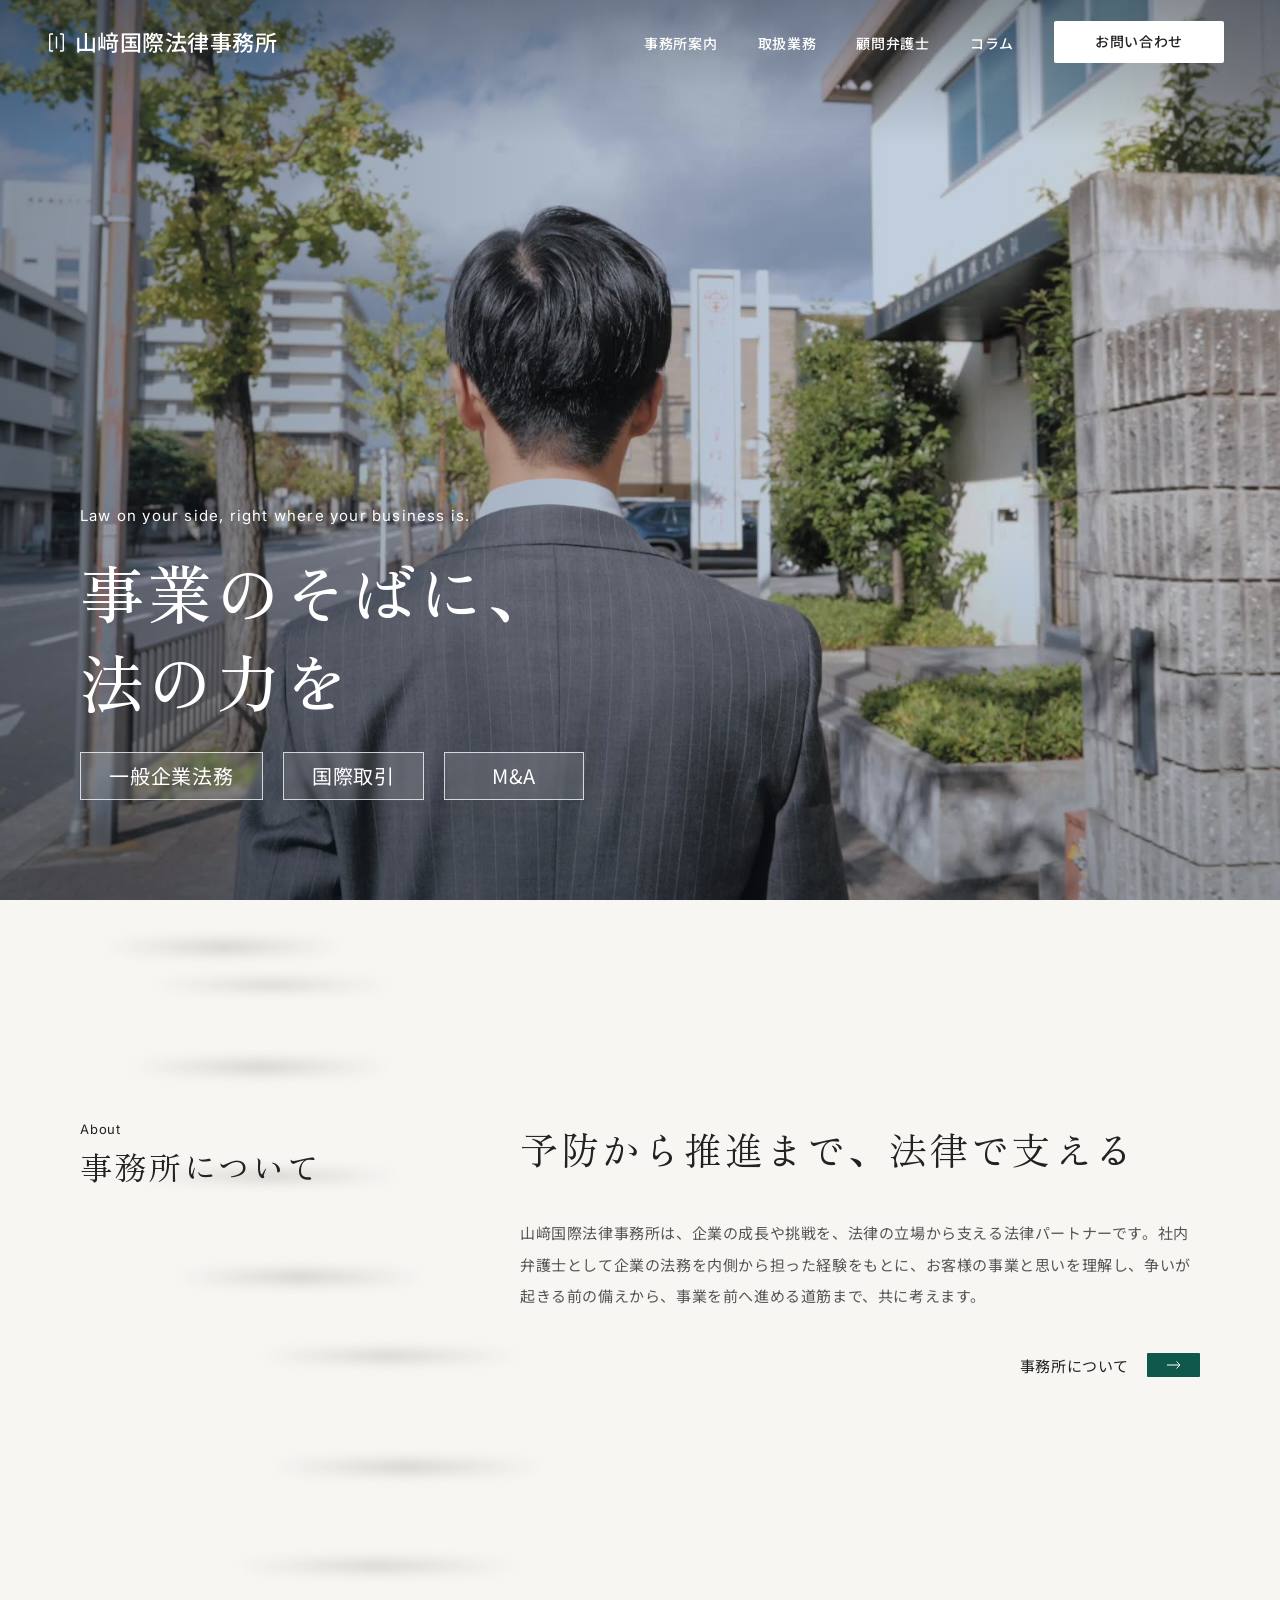
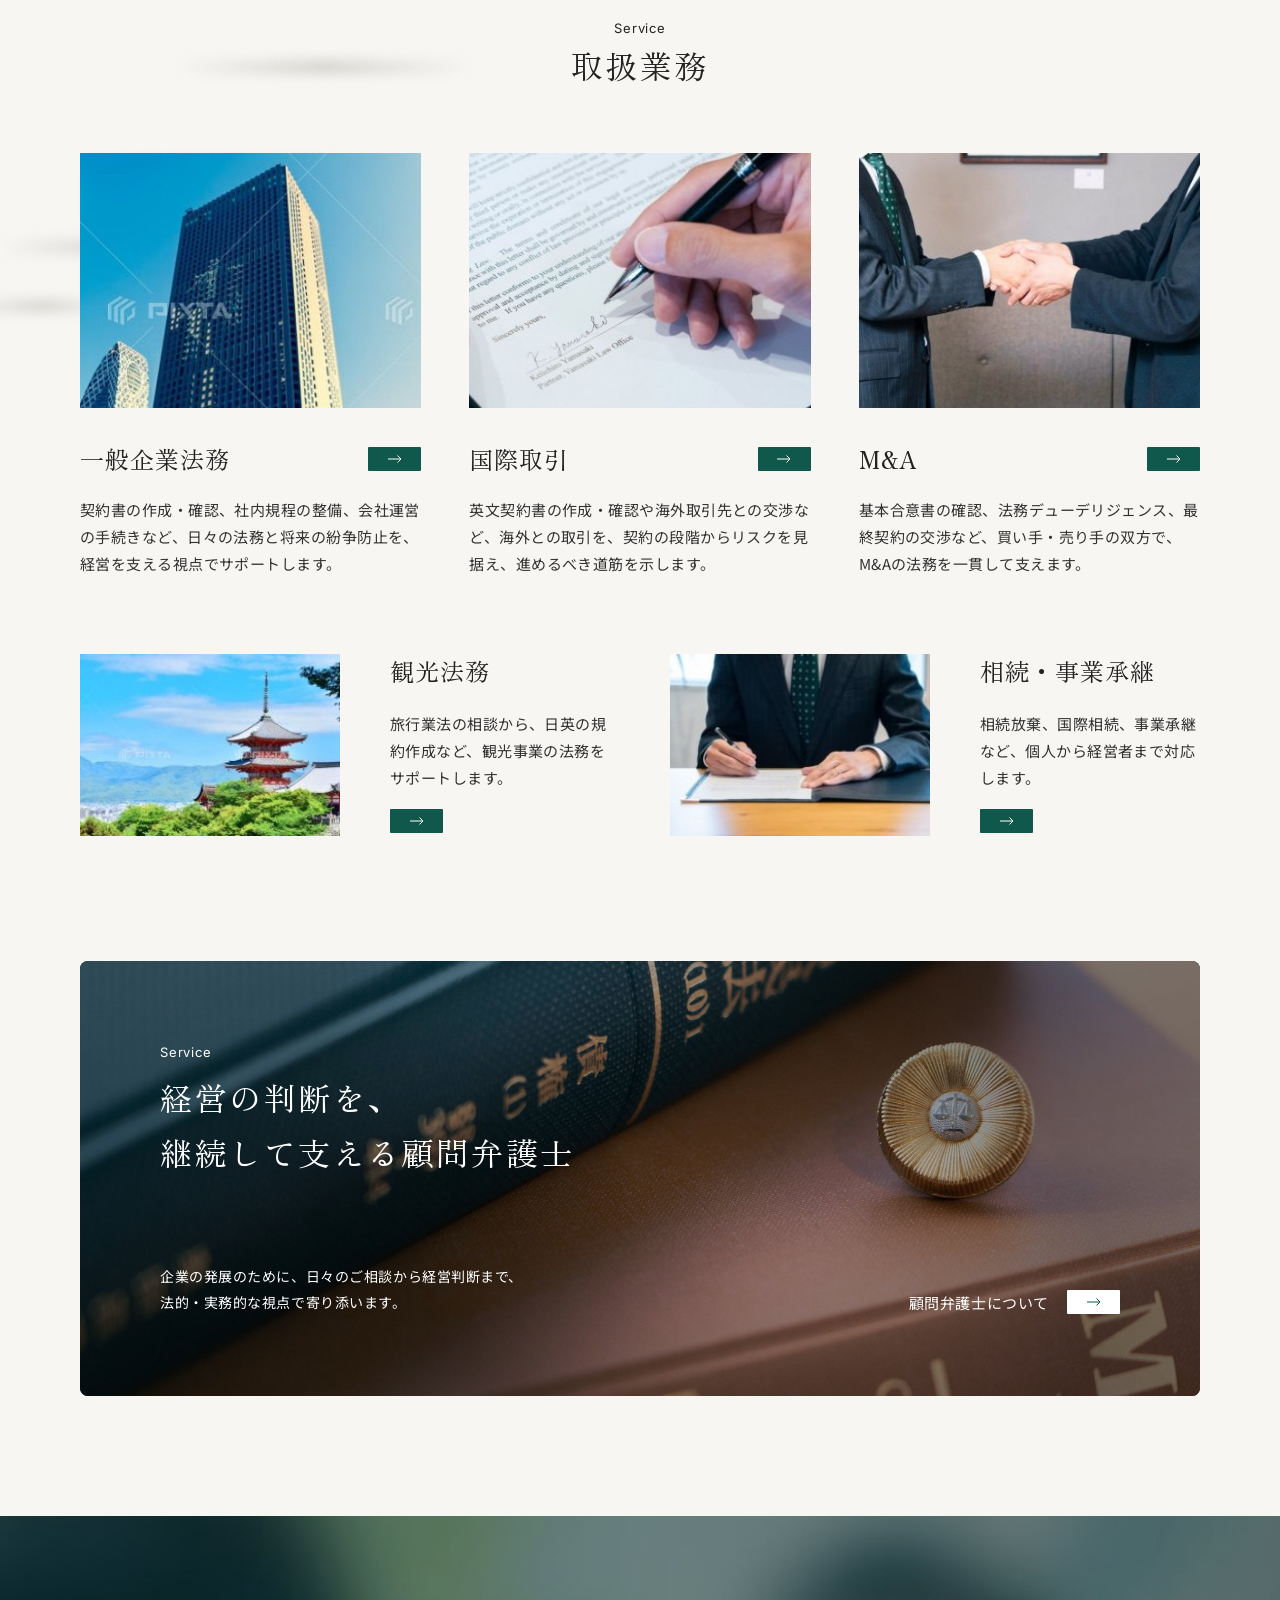
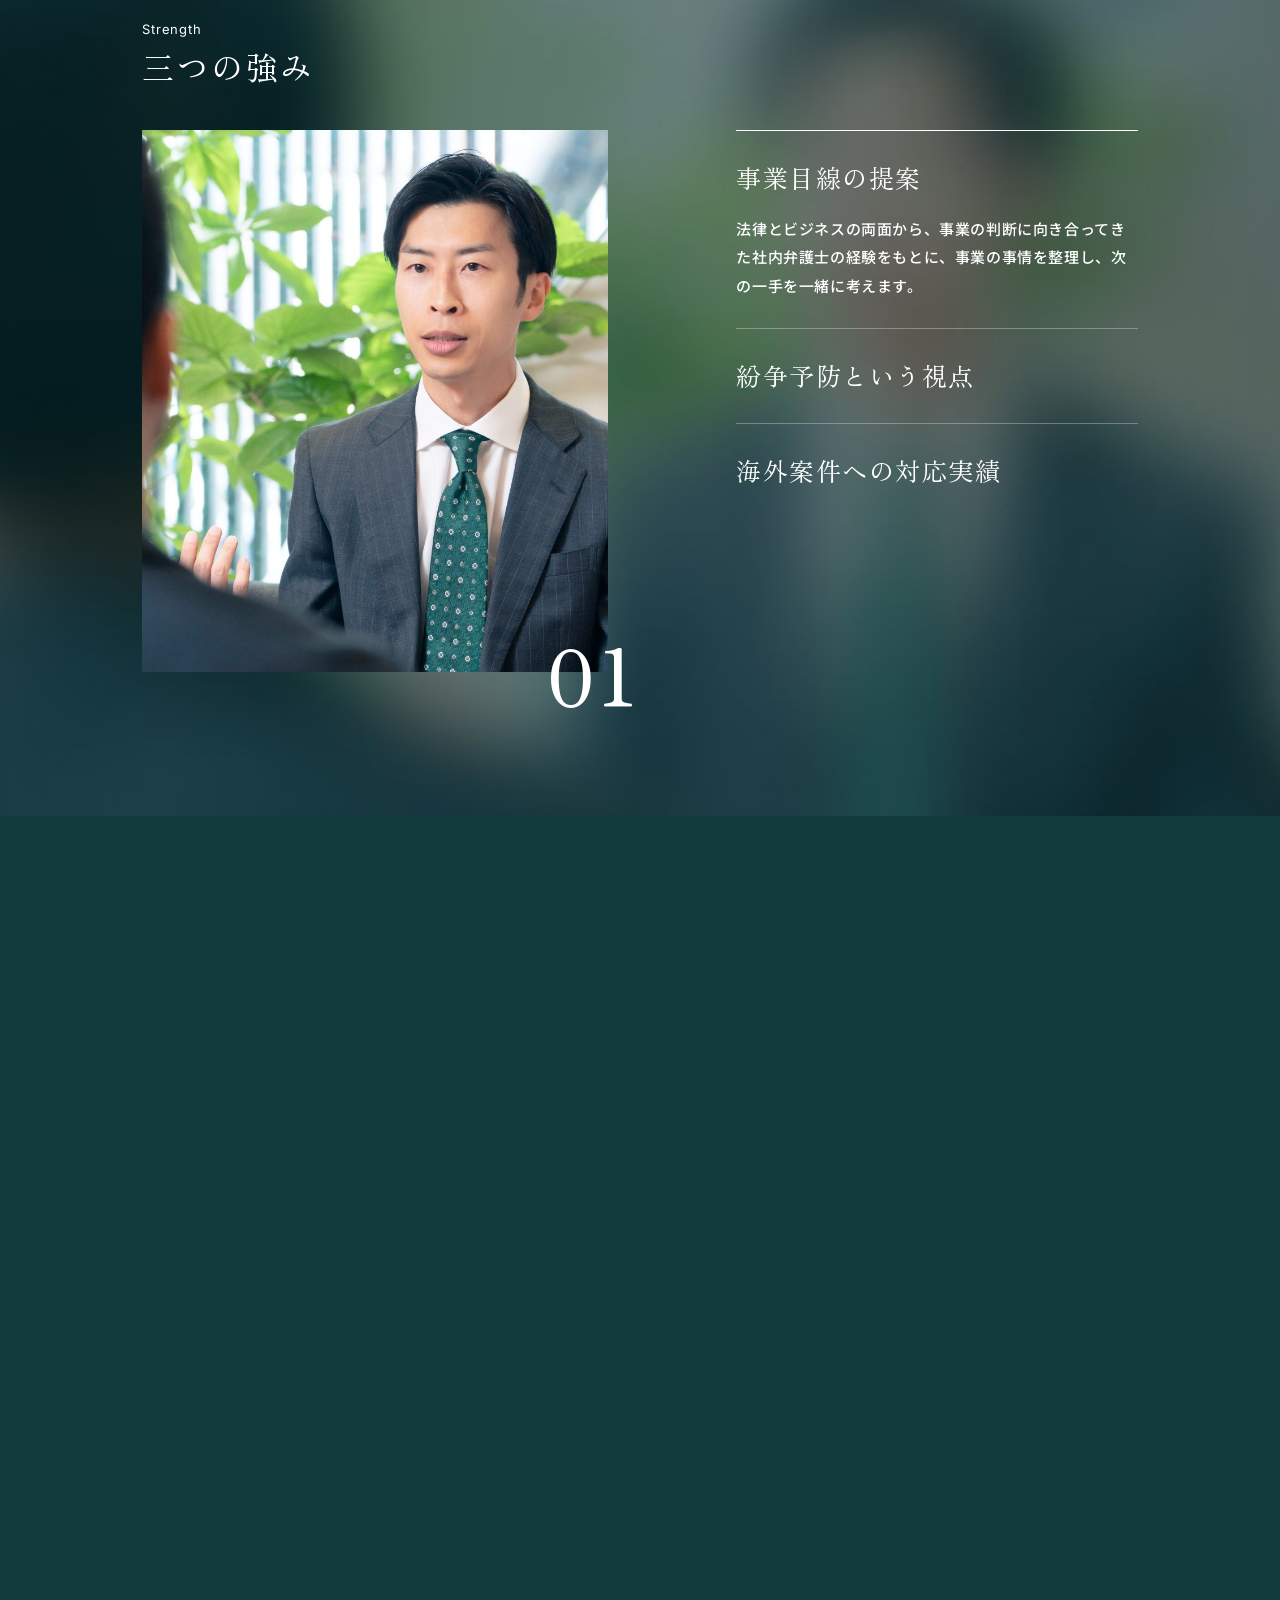
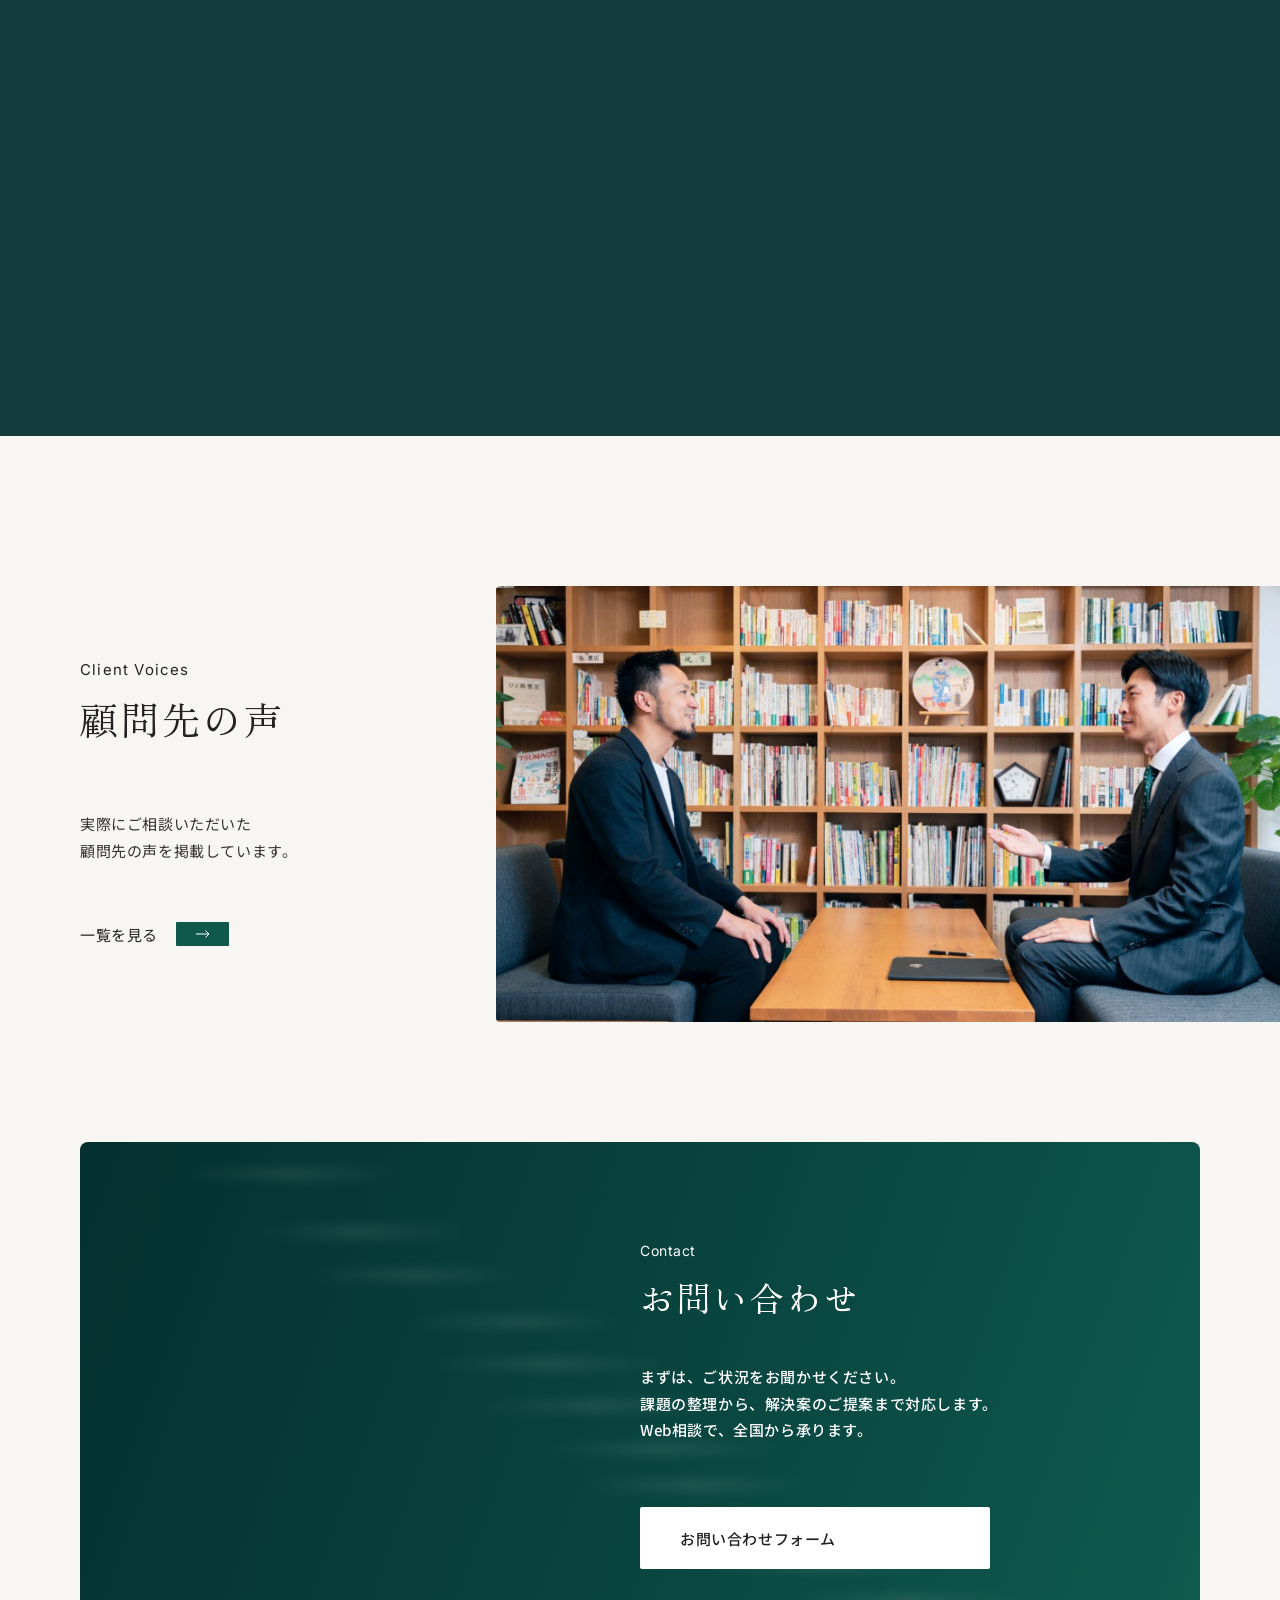
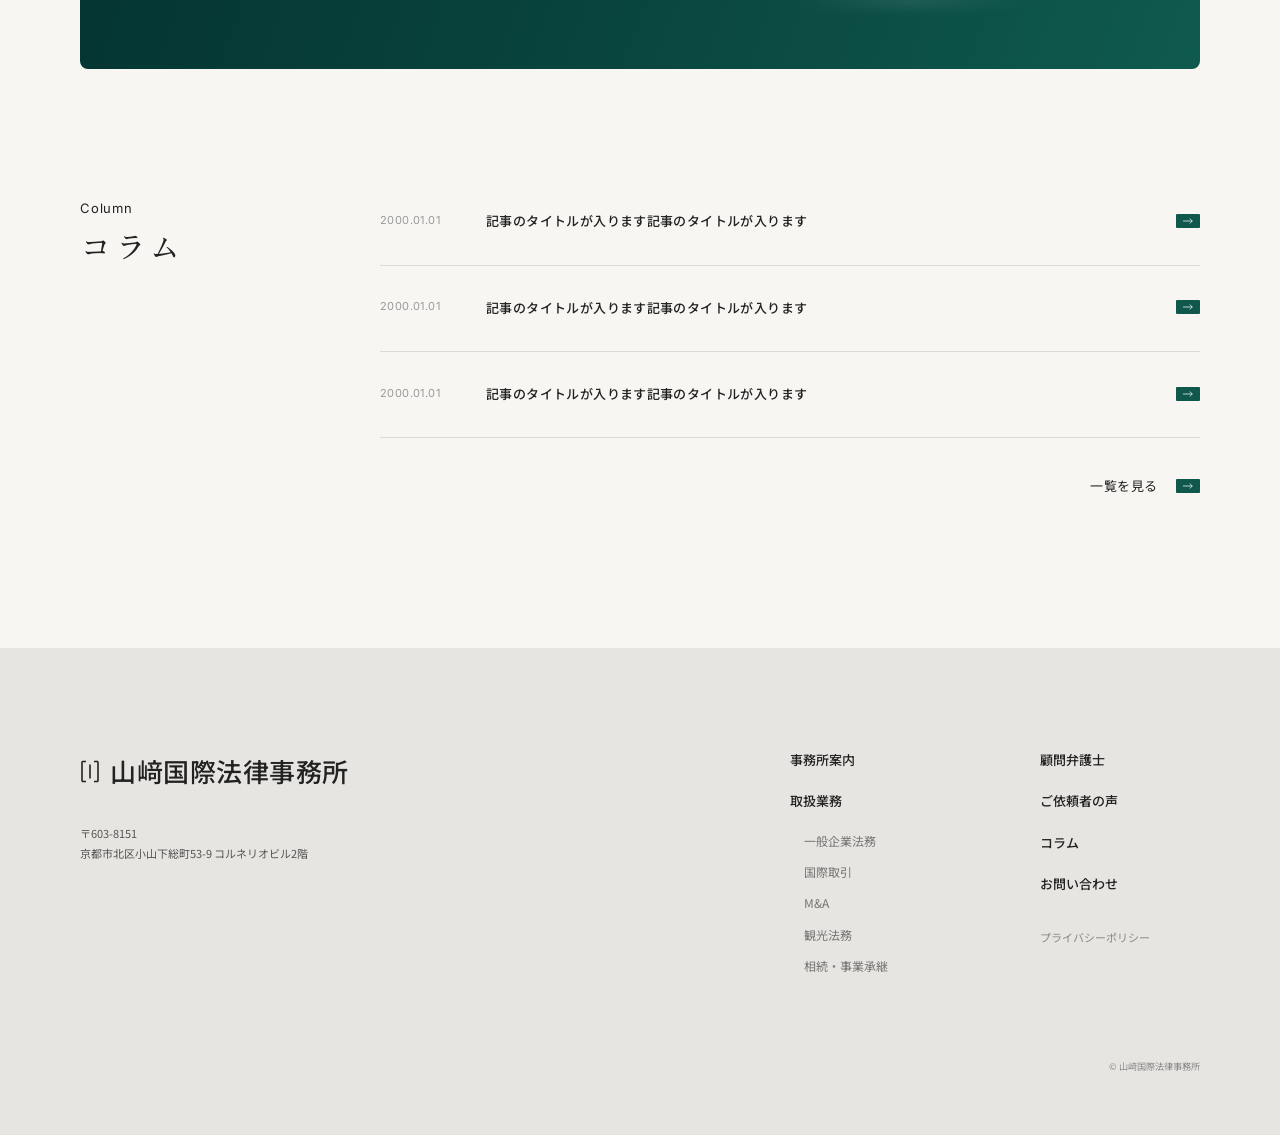
==== commit aad17adc: "強みの上下余白を104px/64pxにそろえる、SPの取扱業務を上揃え、顧問先の声の改行 Co-Authored-By: Claude Opus 5.5 <noreply@anthropic.com>" ====
--- a/index.html
+++ b/index.html
@@ -213,7 +213,7 @@
               <p class="sec-label__en">Client Voices</p>
               <h2 class="sec-label__ja">顧問先の声</h2>
             </div>
-            <p class="voice__text">実際にご相談いただいた<br class="pc-only">顧問先の声を掲載しています。</p>
+            <p class="voice__text">実際にご相談いただいた<br>顧問先の声を掲載しています。</p>
             <a href="#" class="link-arrow">一覧を見る<span class="arrow arrow--btn" aria-hidden="true"></span></a>
           </div>
           <figure class="voice__img"><img src="images/voice.jpg" alt="書棚の前で顧問先と対談する山﨑弁護士" loading="lazy" width="1754" height="976"></figure>
--- a/css/style.css
+++ b/css/style.css
@@ -279,7 +279,7 @@
 }
 .strength__sticky {
   position: sticky; top: 0; z-index: 1;
-  padding: calc(var(--head) + var(--pad)) 0 var(--pad);  /* 上：ヘッダーの下から104px／下：104px（SPは64px） */
+  padding: var(--pad) 0;  /* 上下とも104px（SPは64px） */
 }
 /* 左右の余白：1440px幅で160px（＝画面幅の約11.1%）にして中央に配置 */
 .strength__container {
@@ -293,8 +293,8 @@
 .strength__visual { position: relative; width: fit-content; }
 .strength__photos {
   position: relative; overflow: hidden;
-  /* 基本は 412×479px。画面が低いときだけ、見出しと下の104pxが収まるよう縮める */
-  height: clamp(320px, calc(100svh - 445px), 479px);
+  /* 上下の余白がどちらも104pxになるよう、画面の高さに合わせて写真の高さを決める */
+  height: clamp(320px, calc(100svh - 358px), 600px);
   aspect-ratio: 824 / 958;
 }
 .strength__photos img {
@@ -311,9 +311,13 @@
 .strength__num span { display: inline-block; transition: opacity .4s, transform .4s; }
 .strength__num.is-changing span { opacity: 0; transform: translateY(12px); }
 
-.strength__list { border-top: 1px solid rgba(255,255,255,.7); }
-.strength-item { padding: 28px 0; }  /* 上下の余白をそろえる */
-.strength-item + .strength-item { border-top: 1px solid rgba(255,255,255,.4); }
+/* 各項目の上の線：選ばれている項目の線だけ100%（白）、ほかは薄く */
+.strength-item {
+  padding: 28px 0;  /* 上下の余白をそろえる */
+  border-top: 1px solid rgba(255,255,255,.3);
+  transition: border-color .5s;
+}
+.strength-item.is-active { border-top-color: #fff; }
 .strength-item__head {
   display: block; width: 100%; text-align: left;
   font-family: var(--ff-serif); font-size: 25px; letter-spacing: .06em; line-height: 1.5;
@@ -515,7 +519,7 @@
   .service-card__text, .service-row__text { font-size: 14px; }
   .service__sub { grid-template-columns: minmax(0, 1fr); }
   .service__sub { row-gap: 32px; margin-top: 48px; }
-  .service-row a { grid-template-columns: 136px 1fr; gap: 18px; }
+  .service-row a { grid-template-columns: 136px 1fr; gap: 18px; align-items: start; }  /* 画像とタイトルを上揃え */
   .service-row__title { font-size: 18px; margin-bottom: 8px; }
   .service-row__text { font-size: 13px; line-height: 1.8; margin-bottom: 10px; }
 
@@ -530,7 +534,7 @@
   .strength { --head: 64px; --pad: 64px; }
   .strength__container { padding-inline: var(--gutter); }
   .strength__inner { grid-template-columns: minmax(0, 1fr); gap: 40px; margin-top: 24px; }
-  .strength__photos { height: clamp(150px, calc(100svh - 610px), 279px); }
+  .strength__photos { height: clamp(150px, calc(100svh - 540px), 340px); }
   .strength__num { right: -24px; bottom: -22px; font-size: 52px; }
   .strength-item { padding: 18px 0; }
   .strength-item__head { font-size: 19px; }
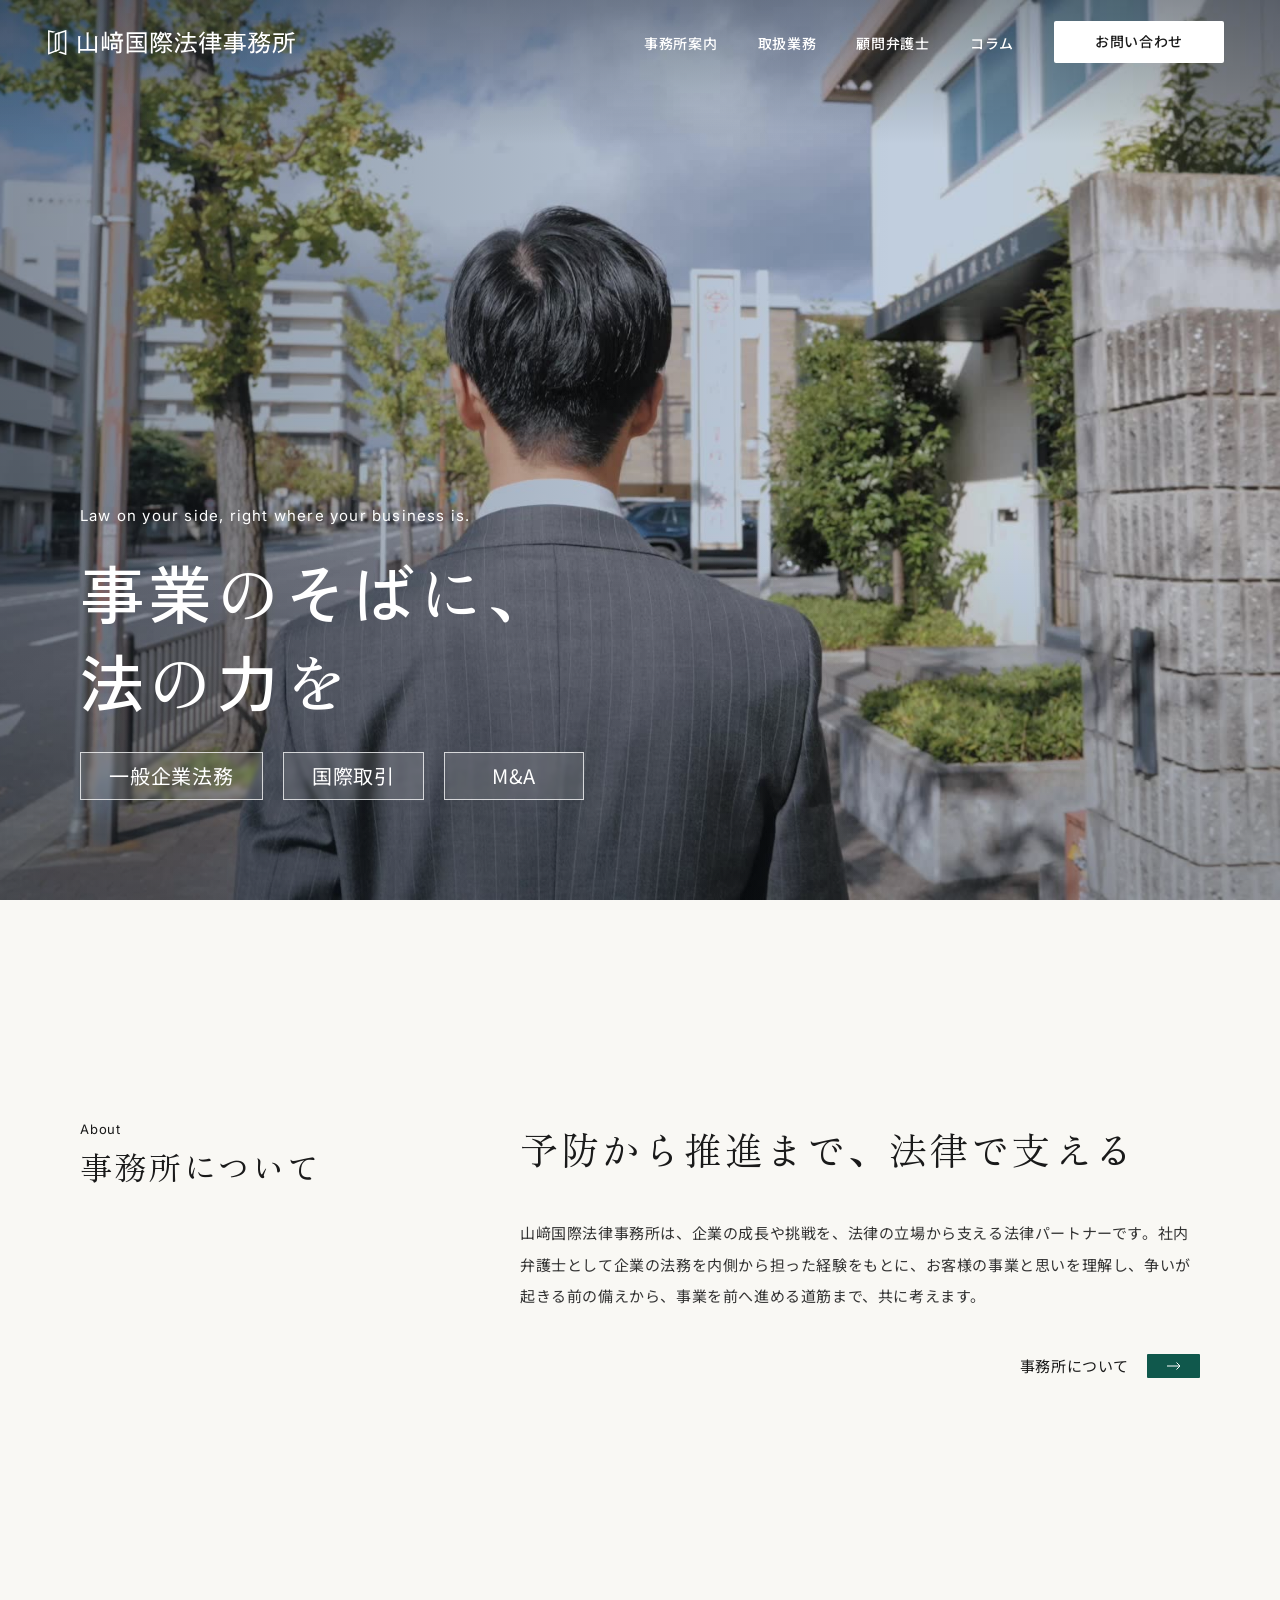
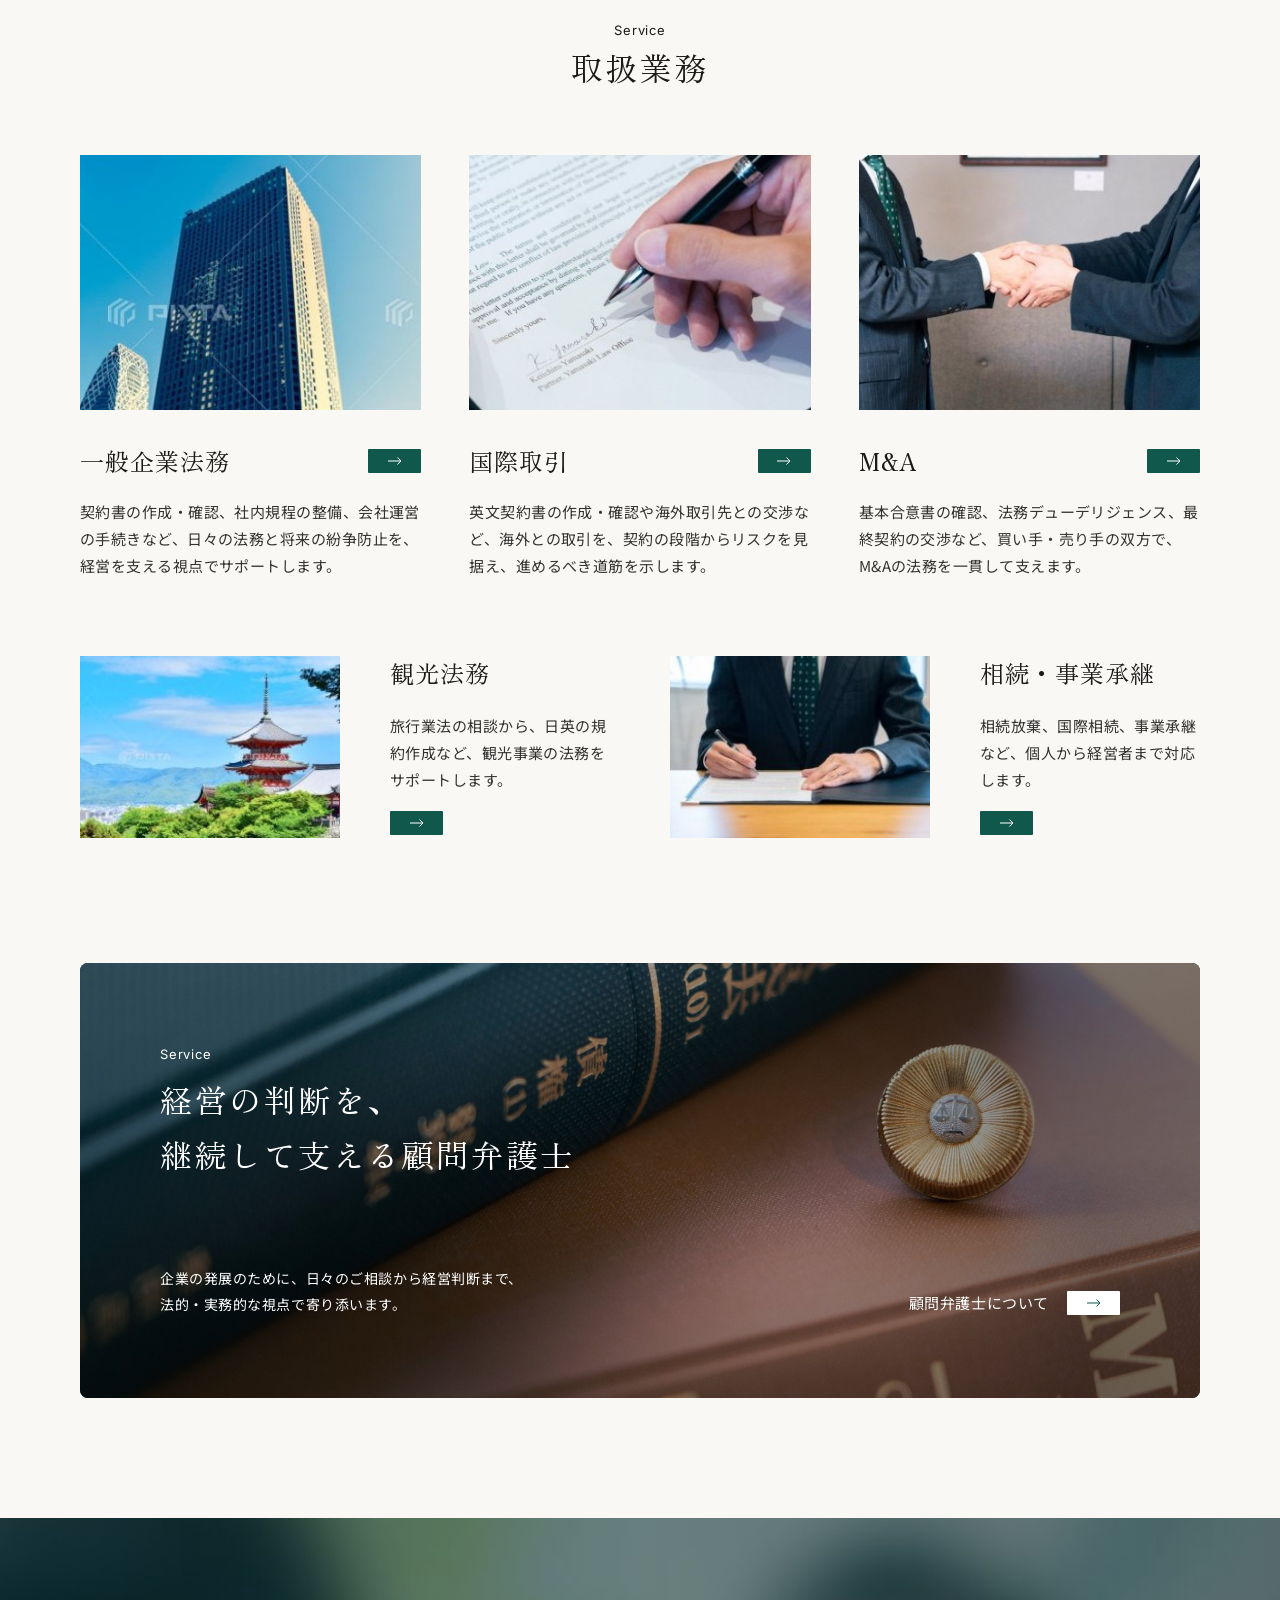
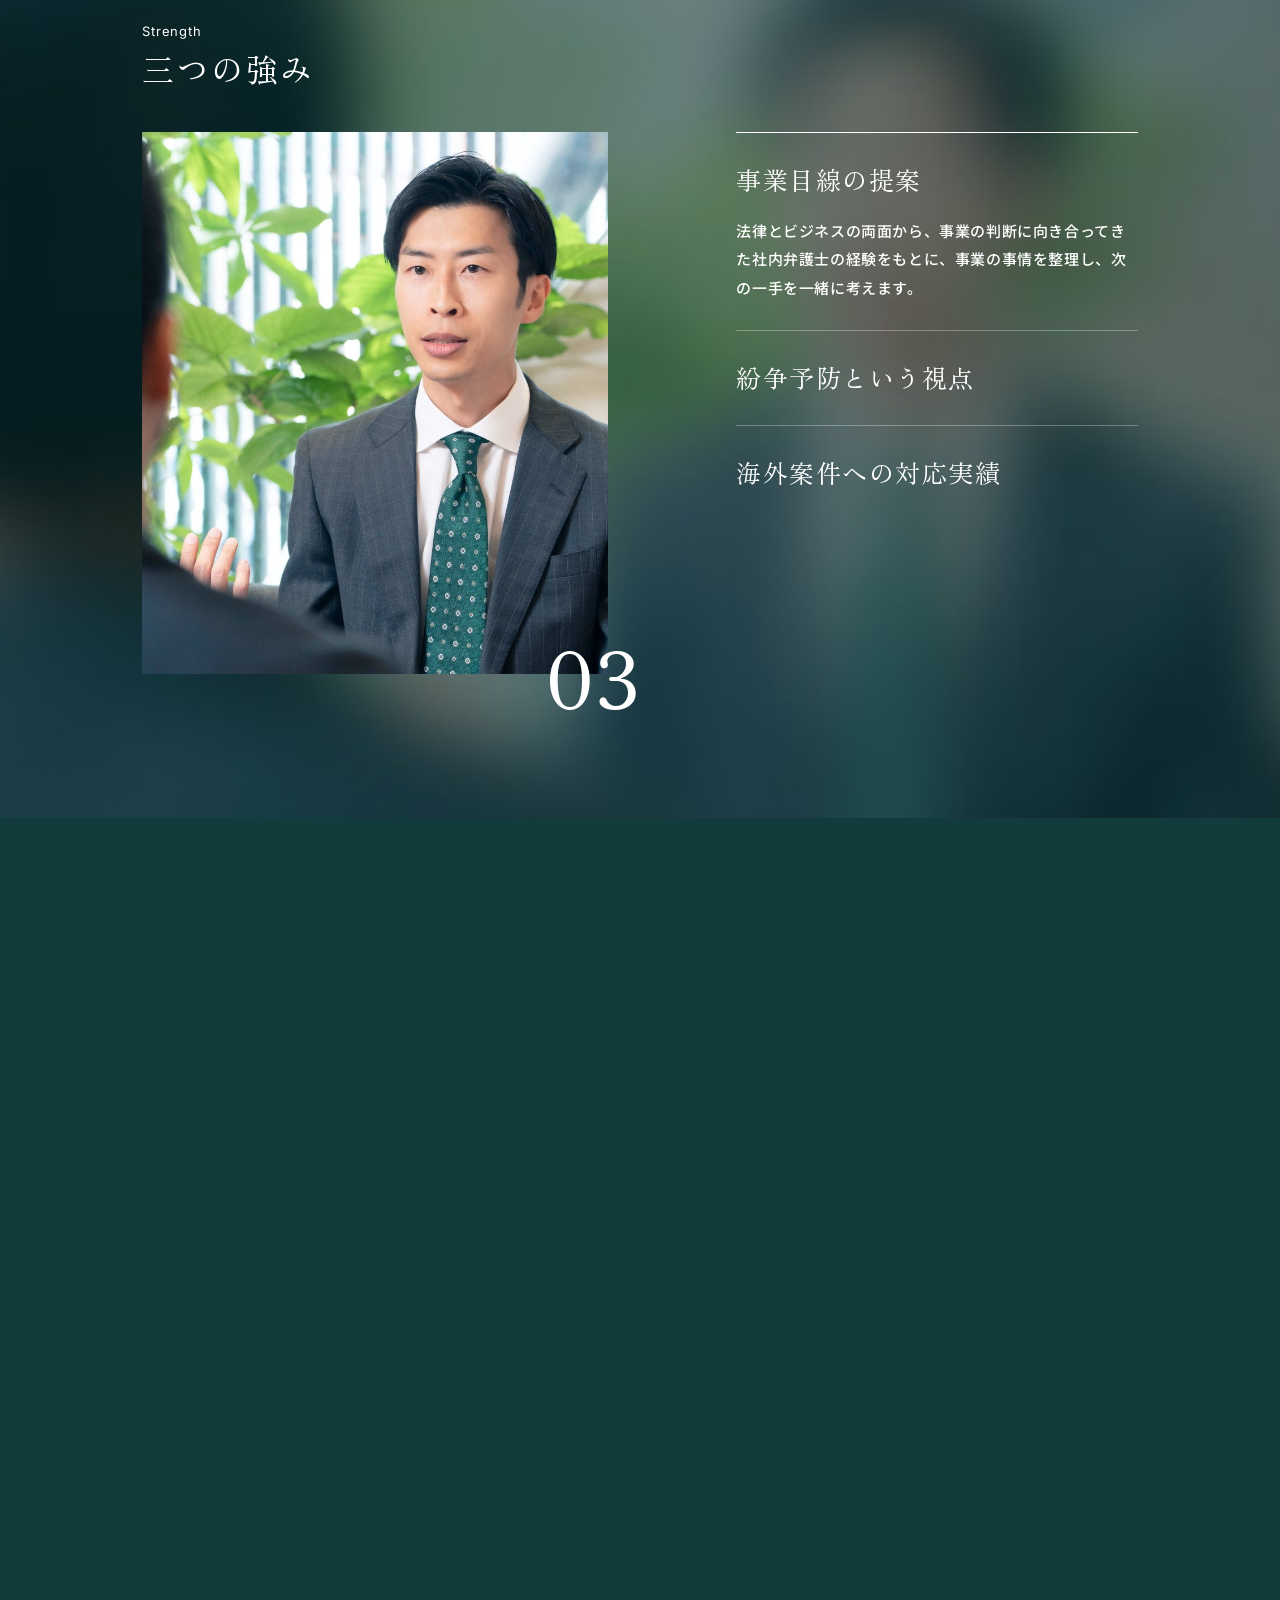
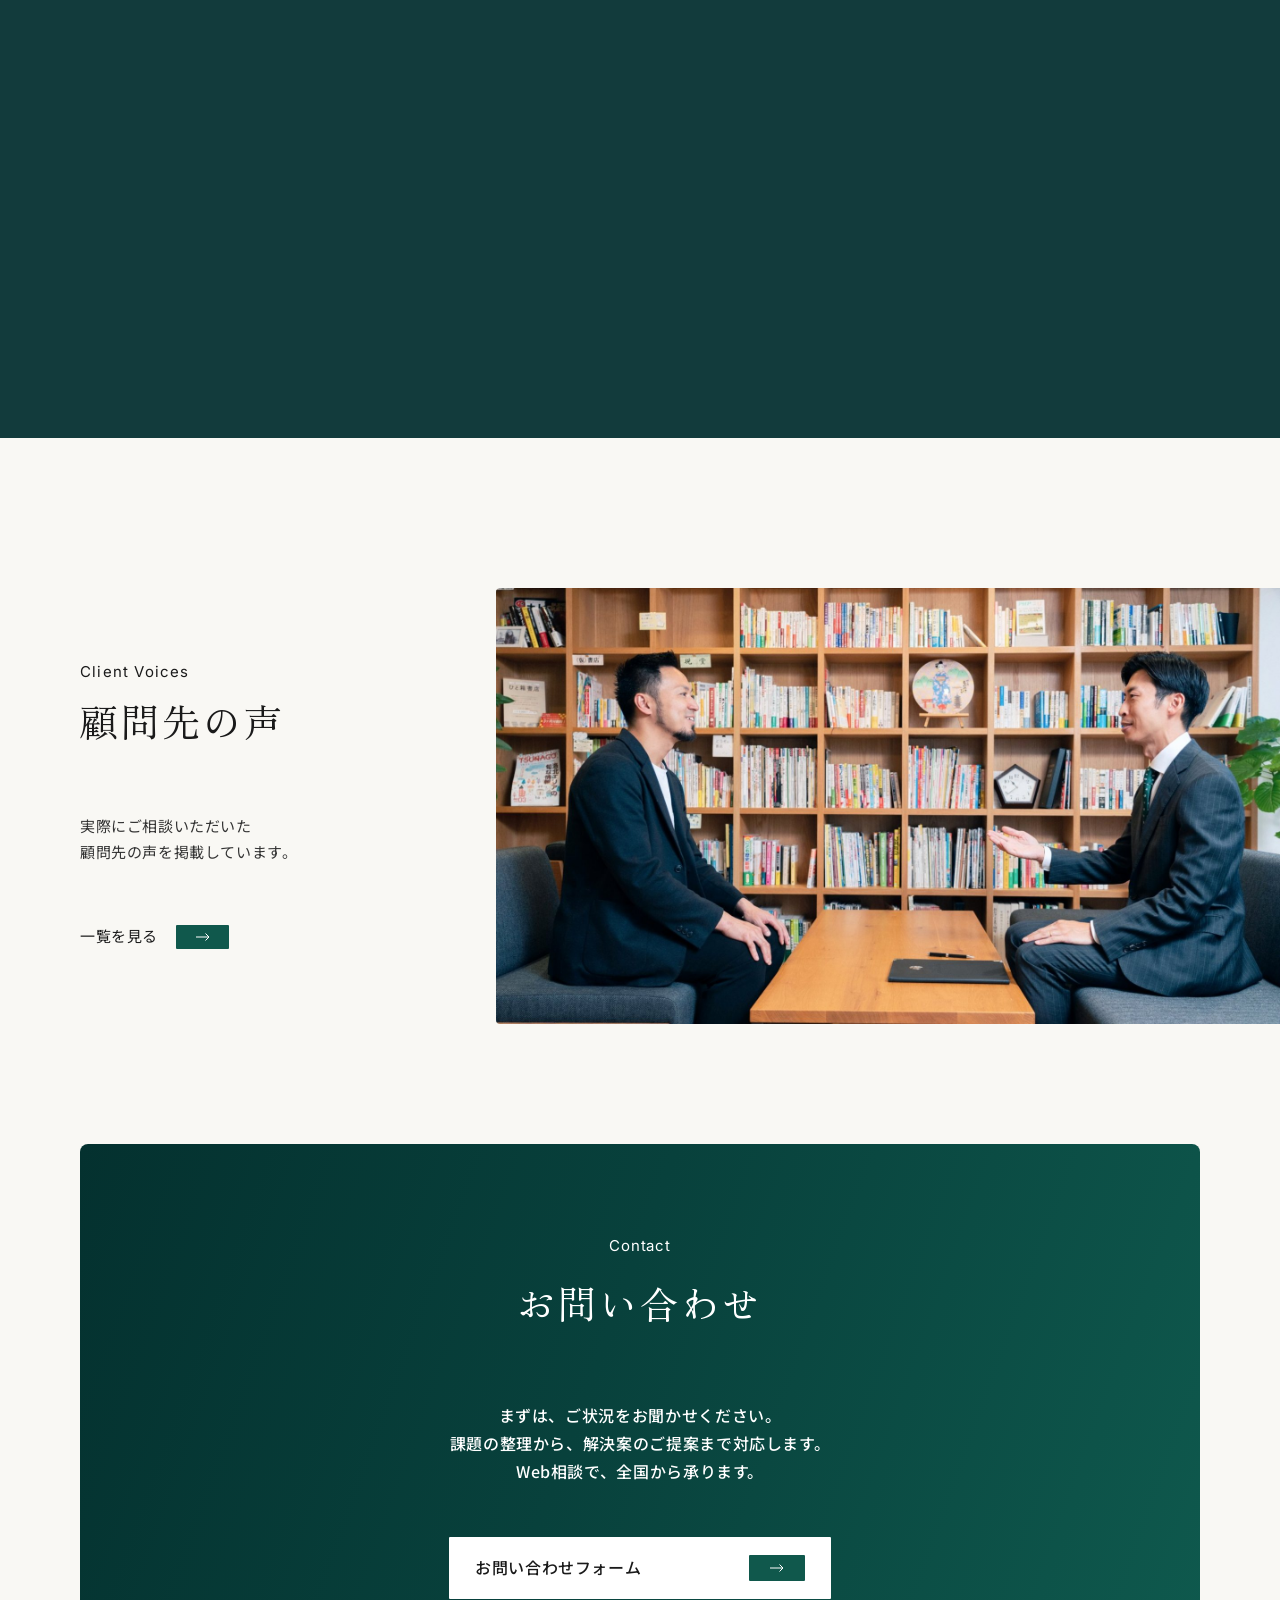
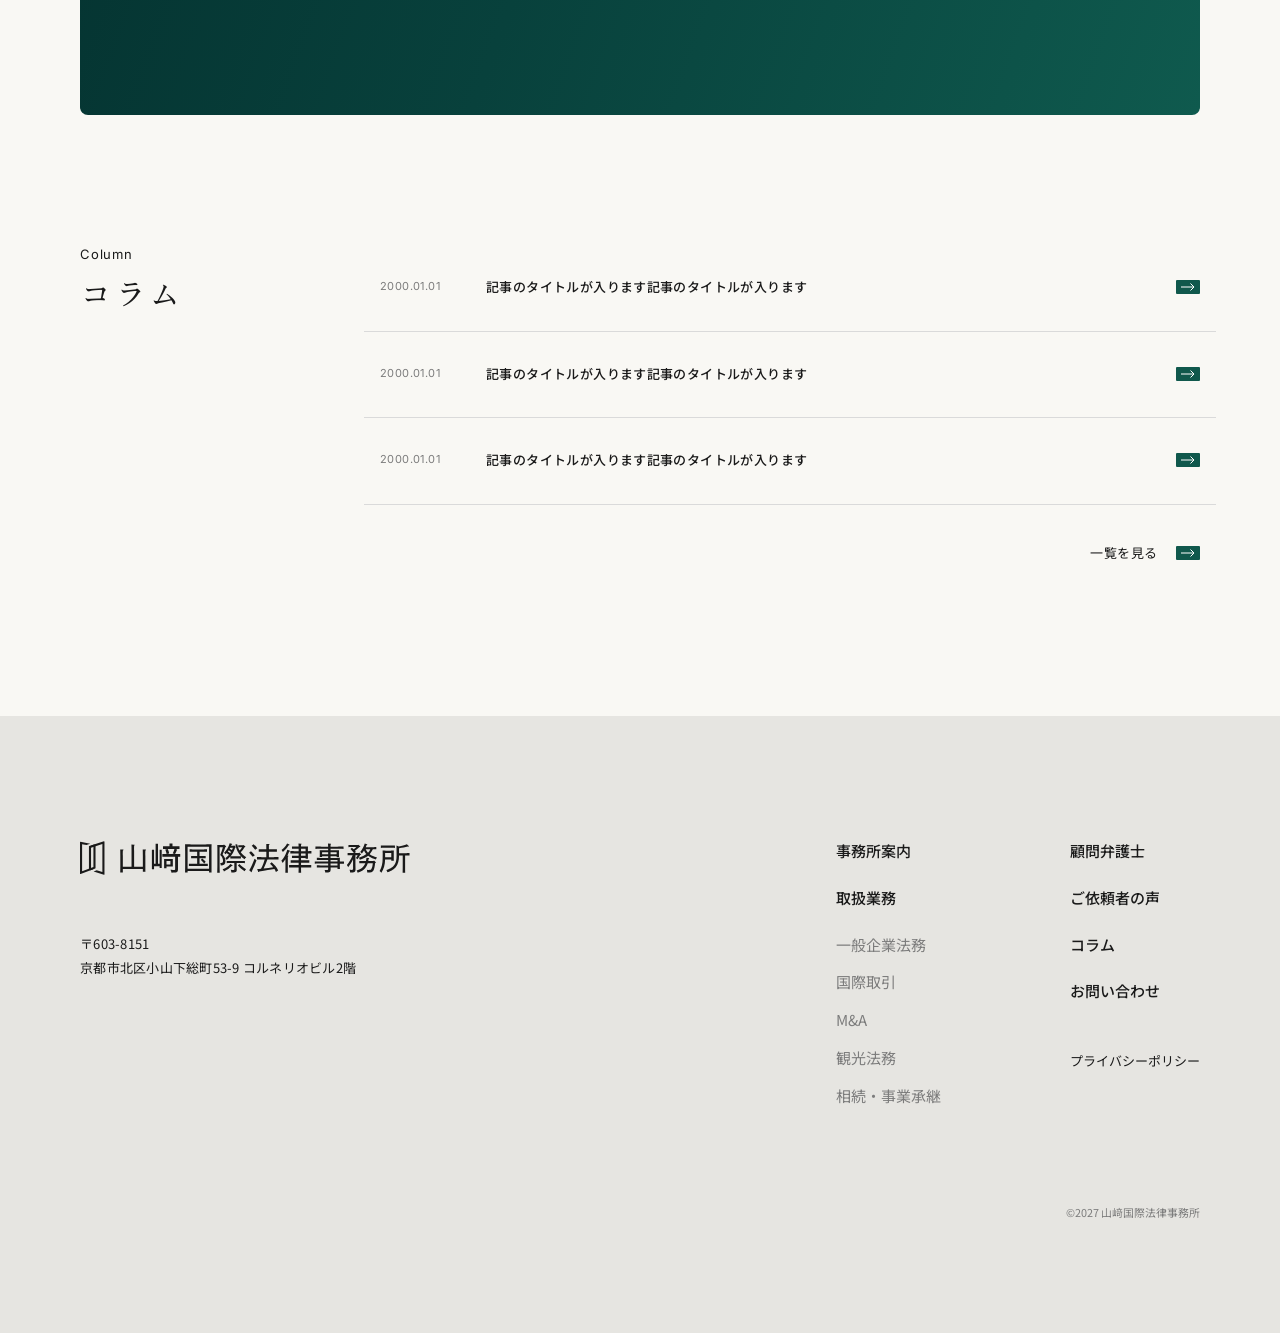
==== commit f76eed29: "ロゴ・カラー・フッター・お問い合わせを更新、ホバーの動きを追加 Co-Authored-By: Claude Opus 5.5 <noreply@anthropic.com> Claude-Sessi" ====
--- a/index.html
+++ b/index.html
@@ -8,7 +8,7 @@
   <meta name="description" content="企業の成長や挑戦を、法律の立場から支える法律パートナー。一般企業法務・国際取引・M&Aに対応する山﨑国際法律事務所。">
   <link rel="preconnect" href="https://fonts.googleapis.com">
   <link rel="preconnect" href="https://fonts.gstatic.com" crossorigin>
-  <link href="https://fonts.googleapis.com/css2?family=Inter:wght@400;500&family=Noto+Sans+JP:wght@400;500&family=Zen+Old+Mincho:wght@400;500&display=swap" rel="stylesheet">
+  <link href="https://fonts.googleapis.com/css2?family=Inter:wght@400;500&family=Noto+Sans+JP:wght@400;500&family=Zen+Kaku+Gothic+New:wght@400;500&family=Zen+Old+Mincho:wght@400;500&display=swap" rel="stylesheet">
   <link rel="stylesheet" href="css/style.css">
 </head>
 <body>
@@ -16,11 +16,7 @@
   <!-- ===== Header ===== -->
   <header class="header" id="header">
     <div class="header__inner">
-      <a href="/" class="header__logo">
-        <!-- ロゴマーク（仮）：正式なロゴデータが届いたら差し替え -->
-        <svg class="header__mark" viewBox="0 0 20 24" aria-hidden="true"><path d="M2 2v20M2 2h4M2 22h4M18 2v20M18 2h-4M18 22h-4M10 5v14" fill="none" stroke="currentColor" stroke-width="1.6"/></svg>
-        <span>山﨑国際法律事務所</span>
-      </a>
+      <a href="/" class="header__logo"><svg class="logo" viewBox="0 0 331 44" role="img" aria-label="山﨑国際法律事務所" xmlns="http://www.w3.org/2000/svg"><path d="M23.897 5.22656C24.1821 5.13275 24.476 5.34531 24.4761 5.64551V38.3545L24.4624 38.4629C24.4021 38.7032 24.1464 38.8554 23.897 38.7734L13.5796 35.375L16.6929 34.1895L22.3765 36.0615V7.93848L11.0464 11.6699V32.3301L13.5288 33.1475L10.4155 34.333L9.24951 33.9492C9.06888 33.8896 8.94686 33.7205 8.94678 33.5303V10.4697C8.94688 10.2795 9.06884 10.1104 9.24951 10.0508L23.897 5.22656Z" fill="currentColor"/><path d="M0.535156 5.6582L10.1934 7.75781L6.49219 9.10156L2.09961 8.14648V35.2432L13.4297 30.9326V10.6104L10.3408 9.93848L14.043 8.59473L15.1816 8.84277C15.3843 8.88683 15.5292 9.06607 15.5293 9.27344V32.0762C15.5293 32.2592 15.4161 32.4231 15.2451 32.4883L0.597656 38.0605L0.489258 38.0879C0.27285 38.1123 0.0677806 37.9707 0.0136719 37.7598L0 37.6484V6.08887C0.00031371 5.80785 0.260472 5.59853 0.535156 5.6582Z" fill="currentColor"/><path d="M42.8404 30.7238H51.5344V14.9738C51.5344 11.5403 51.5029 9.39826 51.4084 8.42175L54.2119 8.64225C54.5269 8.67376 54.7159 8.79976 54.7159 8.95726C54.7159 9.14625 54.5584 9.33525 54.1489 9.58725C54.1174 10.1858 54.1174 10.1858 54.1174 14.9738V30.7238H62.8429V19.9508C62.8429 16.5173 62.7799 14.3753 62.7169 13.3988L65.4574 13.6193C65.7724 13.6193 65.9614 13.7453 65.9614 13.9343C65.9614 14.1233 65.8039 14.2808 65.3944 14.5328C65.3629 15.1313 65.3629 15.1313 65.3629 19.9508V29.4008C65.3629 32.6768 65.3629 34.1888 65.4574 35.8268H62.8429V32.9918H42.8404V36.4568H40.2259C40.2889 35.0393 40.3204 32.8973 40.3204 29.9993V19.9508C40.3204 16.5173 40.2889 14.3753 40.1944 13.3988L42.9664 13.6193C43.2814 13.6193 43.4704 13.7453 43.4704 13.9343C43.4704 14.1233 43.2814 14.2808 42.8719 14.5328C42.8719 15.1313 42.8719 15.1313 42.8404 19.9508V30.7238ZM82.3414 18.0608H100.233V20.6753H82.3414V18.0608ZM95.1304 19.8563H97.9969V33.3698C97.9969 34.1468 97.8919 34.7453 97.6819 35.1653C97.4929 35.5853 97.1254 35.9108 96.5794 36.1418C96.0754 36.3728 95.4034 36.5093 94.5634 36.5513C93.7234 36.6143 92.7049 36.6458 91.5079 36.6458C91.4449 36.2468 91.3084 35.7848 91.0984 35.2598C90.8884 34.7348 90.6784 34.2728 90.4684 33.8738C91.3504 33.8948 92.1799 33.9158 92.9569 33.9368C93.7339 33.9368 94.2484 33.9368 94.5004 33.9368C94.7314 33.9158 94.8889 33.8738 94.9729 33.8108C95.0779 33.7268 95.1304 33.5693 95.1304 33.3383V19.8563ZM71.8834 13.7768H74.0569V33.1493H71.8834V13.7768ZM79.6324 13.7768H81.7114V31.9208H79.6324V13.7768ZM75.6004 7.79176H77.9944V28.9913H75.6004V7.79176ZM89.4919 7.41375H92.4844V11.6663H89.4919V7.41375ZM72.9544 27.6998H80.6719V30.1253H72.9544V27.6998ZM83.0344 10.3433H99.5089V12.8948H83.0344V10.3433ZM85.2709 13.4933L87.7279 12.9893C88.0639 13.7033 88.3684 14.4803 88.6414 15.3203C88.9144 16.1603 89.0824 16.8743 89.1454 17.4623L86.5939 18.0923C86.5309 17.4833 86.3734 16.7483 86.1214 15.8873C85.8694 15.0263 85.5859 14.2283 85.2709 13.4933ZM94.5004 12.8318L97.1779 13.4933C96.8419 14.3123 96.4744 15.1418 96.0754 15.9818C95.6974 16.8008 95.3404 17.5043 95.0044 18.0923L92.7049 17.4623C92.9149 17.0423 93.1354 16.5593 93.3664 16.0133C93.5974 15.4673 93.8074 14.9213 93.9964 14.3753C94.2064 13.8083 94.3744 13.2938 94.5004 12.8318ZM85.3654 22.8803H92.8309V30.5663H85.3654V28.4243H90.4054V25.0223H85.3654V22.8803ZM84.1054 22.8803H86.4994V32.3618H84.1054V22.8803ZM119.543 15.6983V20.0453H122.535C123.764 20.0453 124.331 20.0138 125.685 19.9823V22.3448C124.772 22.3133 123.449 22.2818 122.535 22.2818H119.543V27.6998H124.677C125.906 27.6998 126.473 27.6998 127.827 27.6368V30.0623C126.914 30.0308 125.591 29.9993 124.677 29.9993H111.983C110.754 29.9993 110.187 29.9993 108.864 30.0623V27.6368C109.746 27.6683 111.069 27.6998 111.983 27.6998H117.149V22.2818H114.251C113.022 22.2818 112.455 22.2818 111.101 22.3448V19.9823C112.014 20.0138 113.337 20.0453 114.251 20.0453H117.149V15.6983H112.739C111.51 15.6983 110.912 15.7298 109.589 15.7613V13.3673C110.471 13.3988 111.794 13.4303 112.739 13.4303H123.858C125.087 13.4303 125.685 13.4303 127.008 13.3673V15.7613C126.126 15.7298 124.772 15.6983 123.858 15.6983H119.543ZM120.771 23.9198L122.063 22.5023C123.606 23.6363 124.394 24.3293 125.685 25.7783L124.173 27.3848C123.039 25.9043 122.283 25.1483 120.771 23.9198ZM129.056 35.1023H107.604V36.6143H105.053C105.116 34.9763 105.116 34.9763 105.147 29.1803V15.3518C105.116 9.36675 105.116 9.36675 105.053 8.26425C106.722 8.32725 109.179 8.39025 111.321 8.39025H125.339C127.985 8.39025 129.497 8.35876 131.607 8.26425C131.576 9.36675 131.576 9.36675 131.544 15.3518V29.1803C131.576 34.9763 131.576 34.9763 131.639 36.6143H129.056V35.1023ZM129.056 32.8343V10.6898H107.604V32.8028L129.056 32.8343ZM163.58 8.89425L165.092 10.2803C165.281 10.4693 165.375 10.6268 165.375 10.7843C165.375 11.0363 165.186 11.1308 164.525 11.2883C163.485 13.1153 162.225 14.8478 160.745 16.3598C162.068 18.2183 163.611 19.6043 166.257 21.3368C165.533 21.9038 165.281 22.1873 164.619 23.3213C161.469 21.0848 159.611 19.0058 157.815 15.6983C156.744 13.7768 156.209 12.1703 155.295 8.54776L157.154 8.20125C157.941 10.9418 158.603 12.7058 159.579 14.4698C160.524 13.4618 161.343 12.3908 162.068 11.1938H160.808C159.737 11.1938 159.138 11.2253 158.288 11.2568V9.24076C158.981 9.27225 160.115 9.30375 160.808 9.30375H163.233L163.58 8.89425ZM143.451 8.98876L143.924 8.42175L145.845 10.0913C146.034 10.2488 146.129 10.4063 146.129 10.5323C146.129 10.7843 146.003 10.9103 145.278 11.2253C144.617 13.5248 144.113 14.8793 142.601 18.5648C144.68 20.8958 145.436 22.7228 145.436 25.3058C145.436 28.2353 144.018 29.5583 140.774 29.5583C140.648 28.3298 140.553 27.8888 140.175 26.9753C140.616 27.0068 140.837 27.0383 141.152 27.0383C142.538 27.0383 143.042 26.4398 143.042 24.8648C143.042 22.5968 142.16 20.7068 140.238 18.9428C141.215 16.6433 142.097 13.9658 142.884 11.1308H139.608V27.5108C139.608 32.1413 139.671 34.3148 139.766 36.7088H137.214C137.309 34.6298 137.372 31.4483 137.372 27.5108V11.6978C137.372 10.4063 137.34 9.77625 137.277 8.92575C137.97 8.95726 138.632 8.98876 139.545 8.98876H143.451ZM150.318 22.5023V20.6123C149.247 21.8093 148.05 22.9118 146.633 24.0143C146.255 23.1638 146.034 22.8488 145.31 22.1873C146.664 21.1793 147.987 20.1083 149.027 18.7853C148.302 18.1238 147.483 17.4938 146.664 16.9268C146.255 17.3993 145.877 17.7773 145.341 18.2813C144.774 17.3993 144.585 17.1788 144.113 16.7693C146.633 14.2808 148.586 10.9733 149.688 7.19326L151.736 7.85475C151.988 7.91775 152.177 8.07526 152.177 8.26425C152.177 8.48475 151.988 8.57925 151.515 8.67376C151.389 9.05175 151.232 9.39826 151.106 9.74475H153.689L154.004 9.30375L155.579 10.6583C155.768 10.8158 155.862 10.9733 155.862 11.1308C155.862 11.3513 155.673 11.5088 155.169 11.6033C154.319 14.5013 153.374 16.4858 151.925 18.5648C151.484 19.1633 151.043 19.7618 150.57 20.2973C151.326 20.3288 152.082 20.3603 152.838 20.3603H158.414C159.359 20.3603 159.831 20.3288 160.934 20.2973V22.5023C160.272 22.4708 159.264 22.4708 158.414 22.4708H152.838C151.799 22.4708 151.169 22.4708 150.318 22.5023ZM152.87 11.6663H150.255C150.098 12.0128 149.909 12.3278 149.72 12.6743C150.476 13.1153 151.232 13.6193 151.925 14.1233C152.303 13.3358 152.586 12.5168 152.87 11.6663ZM150.98 16.0133C150.287 15.3518 149.531 14.7218 148.743 14.1863C148.586 14.4383 148.397 14.6903 148.208 14.9423C148.05 15.1628 147.924 15.3203 147.798 15.5093C148.649 16.0133 149.468 16.5803 150.255 17.1788C150.507 16.8008 150.759 16.3913 150.98 16.0133ZM156.681 27.1013V29.9678C156.681 30.5348 156.713 32.2358 156.776 33.3383V33.7163C156.776 35.9843 155.642 36.5513 151.326 36.5513C151.263 35.4803 151.169 35.0078 150.728 33.8738C151.011 33.8738 151.011 33.8738 151.956 33.9368C152.177 33.9683 152.46 33.9683 152.775 33.9683C154.161 33.9683 154.319 33.8423 154.319 32.6768V27.1013H149.247C148.176 27.1013 147.578 27.1013 146.727 27.1328V24.9278C147.42 24.9593 148.554 24.9593 149.247 24.9593H162.383C163.328 24.9593 163.8 24.9593 164.903 24.9278V27.1328C164.21 27.1013 163.233 27.1013 162.383 27.1013H156.681ZM157.91 29.5268L159.39 28.1093C161.438 30.1568 163.391 31.6373 166.068 33.1493C165.344 33.8738 165.092 34.2203 164.588 35.1338C161.658 33.3383 159.8 31.7633 157.91 29.5268ZM150.381 28.0148L152.114 29.1173C152.366 29.3063 152.523 29.4953 152.523 29.6528C152.523 29.8733 152.303 29.9993 151.704 30.0623C149.184 32.5508 147.798 33.5273 143.955 35.4173C143.42 34.3463 143.231 34.0628 142.601 33.3698C146.444 31.7318 148.208 30.5348 150.381 28.0148ZM193.473 23.4788H187.425C186.323 26.5658 185.094 29.5898 183.645 32.5508C186.858 32.2043 190.04 31.7948 193.19 31.2908C192.339 30.1253 191.331 28.9913 190.008 27.6998L191.615 26.2823C194.733 28.8968 196.592 31.1648 198.198 34.4408L195.899 35.9528C195.395 34.8818 194.922 33.9683 194.418 33.1178C190.638 33.8738 185.882 34.5668 179.235 35.4488C178.983 35.8898 178.794 36.0473 178.605 36.0473C178.448 36.0473 178.227 35.8583 178.164 35.6693L177.188 33.0233C178.448 32.9603 179.739 32.8658 180.999 32.7713C181.913 31.0388 182.7 29.2433 183.393 27.3848C183.834 26.0933 184.275 24.8018 184.685 23.4788H181.976C179.928 23.4788 178.7 23.5103 176.967 23.5733V21.0848C178.29 21.1478 180.369 21.1793 181.976 21.1793H186.323V15.6353H182.48C180.968 15.6353 180.306 15.6668 178.731 15.7298V13.2728C179.645 13.3358 181.283 13.3673 182.48 13.3673H186.323C186.323 9.17775 186.323 9.02025 186.291 7.91775L188.937 8.10676C189.284 8.13825 189.504 8.26425 189.504 8.42175C189.504 8.61075 189.315 8.79976 188.906 9.05175V13.3673H193.158C194.702 13.3673 195.647 13.3358 196.907 13.2728V15.7298C195.962 15.6668 194.198 15.6353 193.158 15.6353H188.906V21.1793H193.473C195.489 21.1793 196.403 21.1793 198.513 21.0848V23.5733C197.159 23.5103 194.922 23.4788 193.473 23.4788ZM171.738 9.74475L173.565 8.23276C175.109 9.55576 175.928 10.4063 177.314 12.2018L175.203 13.8398C174.006 12.0758 173.25 11.1938 171.738 9.74475ZM169.124 16.7063L170.951 15.1628C172.683 16.6748 173.502 17.5253 174.857 19.1633L172.746 20.8643C171.36 18.9743 170.604 18.1238 169.124 16.7063ZM174.542 22.7543L176.526 24.2978C174.794 28.9283 174.258 30.2513 172.431 34.0313C172.211 34.5038 172.053 34.8503 171.801 35.4803V35.7638C171.801 35.9843 171.675 36.1418 171.518 36.1418C171.392 36.1418 171.329 36.1103 171.108 35.9213L169.218 34.2518C170.73 32.1098 172.715 27.7943 174.542 22.7543ZM221.036 22.0298V24.3608H224.91C226.643 24.3608 227.745 24.3608 229.32 24.2663V26.7233C228.155 26.6603 226.107 26.6288 224.91 26.6288H221.036V29.1173H226.832C228.564 29.1173 229.667 29.1173 231.242 29.0543V31.4798C230.076 31.4483 228.029 31.3853 226.832 31.3853H221.036C221.067 33.6218 221.099 35.1338 221.162 36.7088H218.516C218.579 35.3858 218.61 33.5903 218.642 31.3853H213.476C211.775 31.3853 210.956 31.4168 209.097 31.4798V29.0543C210.294 29.0858 212.09 29.1173 213.476 29.1173H218.642V26.6288H215.082C213.35 26.6288 212.562 26.6603 210.672 26.7233V24.2663C211.901 24.3293 213.696 24.3608 215.082 24.3608H218.642V22.0298H215.744C214.232 22.0298 213.539 22.0298 211.964 22.0928V19.6358C212.909 19.6988 214.515 19.7303 215.744 19.7303H218.642V17.4308H214.106C212.594 17.4308 211.901 17.4623 210.326 17.5253V15.0998C211.271 15.1313 212.909 15.1628 214.106 15.1628H218.642C218.642 14.3753 218.642 13.5563 218.61 12.7688H215.744C214.232 12.7688 213.539 12.8003 211.964 12.8633V10.4063C212.909 10.4693 214.515 10.5008 215.744 10.5008H218.61C218.579 8.95726 218.516 7.94925 218.453 7.44525L221.162 7.66576C221.445 7.69725 221.634 7.82326 221.634 8.01225C221.634 8.16975 221.477 8.32725 221.067 8.61075C221.036 9.17775 221.036 9.46125 221.036 10.5008H224.312C227.084 10.4693 227.084 10.4693 227.997 10.4378C227.966 11.0048 227.966 11.0048 227.934 13.2098V15.1628C229.352 15.1628 230.234 15.1313 231.431 15.0998V17.5253C230.58 17.4623 229.005 17.4308 227.934 17.4308V19.7618C227.934 20.8013 227.966 21.5888 227.997 22.8488H225.572V22.0298H221.036ZM221.036 19.7303H225.572V17.4308H221.036V19.7303ZM221.036 15.1628H225.572V12.7688H221.036V15.1628ZM207.459 19.7303L207.932 19.7618C208.247 19.7933 208.436 19.8878 208.436 20.0768C208.436 20.2658 208.278 20.4233 207.837 20.6753V30.2513C207.837 33.4958 207.837 35.0393 207.932 36.7088H205.349C205.412 35.2913 205.443 33.1493 205.443 30.2513V23.3213C204.593 24.6128 203.711 25.8098 202.671 26.9753C202.199 25.9358 201.947 25.5263 201.317 24.7388C204.498 20.9588 205.664 18.7853 207.302 13.6823L209.475 14.5958C209.822 14.7533 210.042 14.9738 210.042 15.1628C210.042 15.4148 209.853 15.5093 209.223 15.6038C208.688 16.9898 208.121 18.3758 207.459 19.7303ZM207.081 7.44525L208.908 8.35876C209.318 8.57925 209.507 8.73675 209.507 8.92575C209.507 9.17775 209.318 9.27225 208.656 9.36675C207.239 11.9183 205.443 13.9658 202.892 15.9188C202.167 14.7533 202.01 14.5958 201.474 14.0603C204.215 11.8553 205.538 10.2803 207.081 7.44525ZM250.551 20.2658V21.9353H256.221C258.993 21.9038 258.993 21.9038 259.907 21.8723C259.875 22.4393 259.875 22.4393 259.844 24.6443V25.6208C261.261 25.5893 262.458 25.5578 263.97 25.4948V27.7313C262.962 27.6998 261.356 27.6368 259.844 27.6368V29.8733C259.844 30.9128 259.875 31.7318 259.938 32.9918H257.481V31.4798H250.614C250.646 32.2358 250.646 32.9918 250.646 33.4013C250.646 35.1023 250.173 35.8268 248.819 36.2678C248.157 36.4883 247.37 36.5513 245.228 36.5828C245.133 35.3228 245.039 34.8818 244.598 33.9053C245.606 33.9998 246.11 33.9998 246.866 33.9998C248.031 33.9998 248.157 33.8738 248.157 32.7083V31.4798H240.597C239.085 31.4798 238.392 31.5113 236.817 31.5743V29.3693C237.762 29.4008 239.369 29.4323 240.597 29.4323H248.157V27.6053H241.038C238.55 27.6053 237.416 27.6053 234.77 27.6998V25.4948C236.534 25.5578 239.18 25.6208 241.038 25.6208H248.157V23.9513H240.597C239.085 23.9513 238.392 23.9828 236.817 24.0458V21.8408C237.762 21.9038 239.369 21.9353 240.597 21.9353H248.157V20.2658H242.109V21.1163H239.684C239.747 20.3918 239.778 19.6988 239.778 17.8403V16.7378C239.778 15.6038 239.747 15.0683 239.684 14.2493C240.408 14.2808 241.038 14.3123 241.952 14.3123H248.157L248.126 12.8318H241.7C239.211 12.8318 238.077 12.8633 235.431 12.9578V10.5638C237.195 10.6583 239.841 10.6898 241.7 10.6898H248.126C248.094 9.02025 248.031 7.94925 247.968 7.44525L250.709 7.66576C250.992 7.69725 251.15 7.82326 251.15 8.01225C251.15 8.16975 250.992 8.32725 250.583 8.61075C250.551 9.20925 250.551 9.46125 250.551 10.6898H257.261C259.749 10.6898 261.324 10.6583 263.529 10.5638V12.9578C261.954 12.8948 259.119 12.8318 257.261 12.8318H250.551V14.3123H256.788C257.796 14.3123 258.237 14.2808 259.056 14.2493C258.993 14.8163 258.962 16.0133 258.962 16.9898V17.6828C258.993 19.4783 258.993 20.2658 259.056 20.9588H256.631V20.2658H250.551ZM250.551 18.3128H256.631V16.2338H250.551V18.3128ZM248.157 18.3128V16.2338H242.109V18.3128H248.157ZM250.583 29.4323H257.481V27.6053H250.551L250.583 29.4323ZM250.551 25.6208H257.481V23.9513H250.551V25.6208ZM292.761 27.2273H287.784C287.217 29.0543 286.43 30.5033 285.327 31.8893C283.532 34.1258 281.421 35.4488 277.673 36.7088C277.295 35.7008 277.137 35.3228 276.633 34.5353C280.665 33.1493 282.335 32.0468 283.91 29.8418C284.508 28.9913 284.981 28.1723 285.327 27.2273H282.429C281.201 27.2273 280.602 27.2273 279.279 27.2903V25.0223C280.161 25.0538 281.484 25.0853 282.429 25.0853H285.957C286.146 24.1088 286.304 22.9748 286.43 21.6518L288.698 22.0928C289.044 22.1558 289.202 22.2818 289.202 22.4708C289.202 22.6913 289.044 22.8173 288.603 22.9748C288.509 23.7308 288.414 24.4238 288.288 25.0853H293.486L293.99 24.4868L295.628 25.9988C295.817 26.1878 295.88 26.2823 295.88 26.4398C295.88 26.6288 295.754 26.7548 295.344 26.9123L295.124 26.9753C294.777 30.8183 294.21 33.2123 293.297 34.7243C292.478 36.1103 291.155 36.4883 287.375 36.4883H287.249C287.186 35.4488 287.123 35.0078 286.839 33.8108C287.847 33.9368 288.446 33.9683 289.013 33.9683C290.304 33.9683 291.029 33.6848 291.375 33.0863C292.068 31.8578 292.509 30.0938 292.698 27.9518L292.761 27.2273ZM293.801 13.2728H292.887C292.005 15.0368 290.997 16.7378 289.643 18.2183C289.895 18.4073 290.147 18.5648 290.399 18.7223C291.942 19.7303 293.486 20.3288 297.045 21.3998C296.415 22.2818 296.226 22.6283 295.848 23.5103C292.856 22.6283 291.407 21.9983 289.643 20.8328C289.076 20.4863 288.572 20.1083 288.099 19.6988C287.501 20.2028 286.871 20.6753 286.178 21.1163C284.54 22.1558 283.154 22.7543 279.878 23.8253C279.563 22.8488 279.405 22.5023 278.933 21.7778C282.461 20.6438 284.351 19.7303 286.398 18.1238C285.831 17.5253 285.359 16.8638 284.949 16.2023C284.666 15.7298 284.382 15.1943 284.036 14.4383C283.374 15.5723 282.713 16.5173 281.894 17.5568C280.917 16.5488 280.823 16.4543 280.224 16.0133C282.461 13.1783 283.5 11.1623 284.76 7.44525L286.839 8.20125C287.249 8.35876 287.343 8.45325 287.343 8.64225C287.343 8.83125 287.217 8.92575 286.713 9.08326C286.367 9.83926 286.052 10.5323 285.737 11.1623H293.801C294.746 11.1623 295.218 11.1623 296.321 11.0993V13.3358C295.659 13.3043 294.651 13.2728 293.801 13.2728ZM290.336 13.2728H285.642C286.304 14.5328 287.028 15.7298 287.973 16.7693C288.477 16.2653 288.887 15.7298 289.296 15.1628C289.674 14.5643 290.021 13.9028 290.336 13.2728ZM276.318 11.0678H270.932C269.892 11.0678 269.294 11.0993 268.443 11.1308V9.05175L270.932 9.08326H278.082L278.429 8.64225L280.098 10.2173C280.287 10.4378 280.35 10.5008 280.35 10.6583C280.35 10.9103 280.193 11.0048 279.752 11.0993L279.153 11.1938C278.429 11.9183 277.704 12.6428 276.885 13.2728C276.255 13.7768 275.625 14.2493 274.964 14.6903C275.342 15.1313 275.657 15.5723 276.003 16.0133L274.523 17.0843H278.775L279.185 16.5803L280.854 18.1868C281.043 18.4073 281.106 18.4703 281.106 18.5963C281.106 18.8483 280.917 18.9743 280.445 19.0688L280.161 19.1003C278.744 21.6518 278.303 22.3133 277.484 23.3528C276.728 22.5338 276.507 22.3133 275.877 21.9038C276.539 21.0218 277.106 20.1083 277.641 19.1318H275.436V27.1643C275.436 28.7708 275.468 30.2828 275.499 31.6373C275.531 32.3933 275.531 33.1808 275.531 33.4958C275.531 35.9528 274.617 36.4883 270.113 36.5513C270.05 35.3543 269.924 34.9133 269.514 33.8738C270.522 33.9368 271.058 33.9683 271.751 33.9683C272.885 33.9683 273.074 33.8108 273.074 32.8028L273.042 23.1953C271.593 26.5028 270.302 28.5503 268.097 31.1963C267.813 30.4403 267.656 30.1883 266.837 29.0858C269.136 26.3453 271.152 22.8803 272.633 19.1318H270.113C269.042 19.1318 268.443 19.1318 267.593 19.1633V17.0213C268.286 17.0528 269.42 17.0843 270.113 17.0843H273.924C272.916 15.6038 271.751 14.3123 270.459 13.1153L271.908 11.7923C272.538 12.2963 273.137 12.8003 273.704 13.3673C274.617 12.6743 275.499 11.8868 276.318 11.0678ZM311.283 23.5733H305.109C304.983 29.0228 303.818 33.0863 301.424 36.7718C300.668 35.7638 300.353 35.4803 299.628 34.8818C301.707 31.6688 302.652 27.6368 302.652 22.0928L302.684 17.3678C302.684 16.0133 302.652 15.4148 302.589 14.5958C303.692 14.6273 304.637 14.6273 306.054 14.6273H310.401C311.913 14.6273 312.638 14.6273 313.866 14.5958C313.803 15.1628 313.772 16.3598 313.772 17.3678V21.7463C313.772 23.1953 313.803 23.9513 313.866 24.8018H311.283V23.5733ZM311.283 21.3683V16.8953H305.109L305.141 21.3683H311.283ZM316.481 9.61875L318.812 10.4378C322.182 9.80776 324.167 9.24076 326.844 8.13825L328.766 9.93375C328.923 10.0913 329.018 10.2173 329.018 10.3433C329.018 10.5323 328.829 10.6268 328.545 10.6268C328.419 10.6268 328.262 10.6268 327.947 10.5953C324.639 11.5088 323.033 11.7923 319.032 12.2963V17.1788H326.372C327.6 17.1788 328.199 17.1473 329.522 17.1158V19.5098C328.64 19.4783 327.285 19.4468 326.372 19.4468H325.112V30.1883C325.112 33.4958 325.143 35.0078 325.206 36.6458H322.623C322.686 35.2283 322.718 33.0863 322.718 30.1883V19.4468H319.032V19.8563C319.032 25.1168 318.056 28.4243 315.693 31.1963C313.992 33.2123 312.228 34.3148 307.472 36.3623C306.842 34.8503 306.779 34.7243 306.338 34.0628C311.283 32.0783 312.984 30.9443 314.496 28.6763C316.008 26.4398 316.575 23.8568 316.575 19.1318C316.575 16.2338 316.544 12.6113 316.481 9.61875ZM314.937 9.52426V11.9183C314.276 11.8868 313.268 11.8553 312.449 11.8553H303.377C302.337 11.8553 301.707 11.8868 300.857 11.9183V9.52426C301.55 9.55576 302.684 9.58725 303.377 9.58725H312.449C313.394 9.58725 313.835 9.55576 314.937 9.52426Z" fill="currentColor"/></svg></a>
       <nav class="gnav" id="gnav" aria-label="メインメニュー">
         <ul class="gnav__list">
           <li><a href="#about">事務所案内</a></li>
@@ -50,7 +46,7 @@
       </div>
       <div class="hero__content">
         <p class="hero__en">Law on your side,<br class="sp-only"> right where your business is.</p>
-        <h1 class="hero__title">事業のそばに、<br>法の力を</h1>
+        <h1 class="hero__title"><span class="g">事業</span>の<span class="g">そば</span>に、<br><span class="g">法</span>の<span class="g">力</span>を</h1>
         <ul class="hero__tags">
           <li><a href="#service">一般企業法務</a></li>
           <li><a href="#service">国際取引</a></li>
@@ -60,9 +56,6 @@
     </section>
 
     <div class="bg-light">
-      <div class="streaks streaks--about" aria-hidden="true">
-        <span></span><span></span><span></span><span></span><span></span><span></span><span></span><span></span><span></span><span></span><span></span><span></span>
-      </div>
 
       <!-- ===== About ===== -->
       <section class="about" id="about">
@@ -74,7 +67,7 @@
           <div class="about__body">
             <p class="about__lead">予防から推進まで、<br class="sp-only">法律で支える</p>
             <p class="about__text">山﨑国際法律事務所は、企業の成長や挑戦を、法律の立場から支える法律パートナーです。社内弁護士として企業の法務を内側から担った経験をもとに、お客様の事業と思いを理解し、争いが起きる前の備えから、事業を前へ進める道筋まで、共に考えます。</p>
-            <a href="#" class="link-arrow">事務所について<span class="arrow" aria-hidden="true"></span></a>
+            <a href="#" class="link-arrow"><span class="link-arrow__txt">事務所について</span><span class="arrow" aria-hidden="true"></span></a>
           </div>
         </div>
       </section>
@@ -91,21 +84,21 @@
             <li class="service-card">
               <a href="#">
                 <figure class="service-card__img"><img src="images/service-01.jpg" alt="" loading="lazy" width="378" height="282"></figure>
-                <div class="service-card__head"><h3 class="service-card__title">一般企業法務</h3><span class="arrow arrow--btn" aria-hidden="true"></span></div>
+                <div class="service-card__head"><h3 class="service-card__title">一般企業法務</h3><span class="arrow" aria-hidden="true"></span></div>
                 <p class="service-card__text">契約書の作成・確認、社内規程の整備、会社運営の手続きなど、日々の法務と将来の紛争防止を、経営を支える視点でサポートします。</p>
               </a>
             </li>
             <li class="service-card">
               <a href="#">
                 <figure class="service-card__img"><img src="images/service-02.jpg" alt="" loading="lazy" width="378" height="282"></figure>
-                <div class="service-card__head"><h3 class="service-card__title">国際取引</h3><span class="arrow arrow--btn" aria-hidden="true"></span></div>
+                <div class="service-card__head"><h3 class="service-card__title">国際取引</h3><span class="arrow" aria-hidden="true"></span></div>
                 <p class="service-card__text">英文契約書の作成・確認や海外取引先との交渉など、海外との取引を、契約の段階からリスクを見据え、進めるべき道筋を示します。</p>
               </a>
             </li>
             <li class="service-card">
               <a href="#">
                 <figure class="service-card__img"><img src="images/service-03.jpg" alt="" loading="lazy" width="378" height="282"></figure>
-                <div class="service-card__head"><h3 class="service-card__title">M&amp;A</h3><span class="arrow arrow--btn" aria-hidden="true"></span></div>
+                <div class="service-card__head"><h3 class="service-card__title">M&amp;A</h3><span class="arrow" aria-hidden="true"></span></div>
                 <p class="service-card__text">基本合意書の確認、法務デューデリジェンス、最終契約の交渉など、買い手・売り手の双方で、M&amp;Aの法務を一貫して支えます。</p>
               </a>
             </li>
@@ -118,7 +111,7 @@
                 <div class="service-row__body">
                   <h3 class="service-row__title">観光法務</h3>
                   <p class="service-row__text">旅行業法の相談から、日英の規約作成など、観光事業の法務をサポートします。</p>
-                  <span class="arrow arrow--btn" aria-hidden="true"></span>
+                  <span class="arrow" aria-hidden="true"></span>
                 </div>
               </a>
             </li>
@@ -128,7 +121,7 @@
                 <div class="service-row__body">
                   <h3 class="service-row__title">相続・事業承継</h3>
                   <p class="service-row__text">相続放棄、国際相続、事業承継など、個人から経営者まで対応します。</p>
-                  <span class="arrow arrow--btn" aria-hidden="true"></span>
+                  <span class="arrow" aria-hidden="true"></span>
                 </div>
               </a>
             </li>
@@ -143,7 +136,7 @@
                 <h2 class="advisor__title">経営の判断を、<br>継続して支える<br class="sp-only">顧問弁護士</h2>
               </div>
               <p class="advisor__text">企業の発展のために、日々のご相談から経営判断まで、<br class="pc-only">法的・実務的な視点で寄り添います。</p>
-              <span class="link-arrow link-arrow--white">顧問弁護士について<span class="arrow" aria-hidden="true"></span></span>
+              <span class="link-arrow link-arrow--white"><span class="link-arrow__txt">顧問弁護士について</span><span class="arrow" aria-hidden="true"></span></span>
             </div>
           </a>
         </div>
@@ -214,7 +207,7 @@
               <h2 class="sec-label__ja">顧問先の声</h2>
             </div>
             <p class="voice__text">実際にご相談いただいた<br>顧問先の声を掲載しています。</p>
-            <a href="#" class="link-arrow">一覧を見る<span class="arrow arrow--btn" aria-hidden="true"></span></a>
+            <a href="#" class="link-arrow"><span class="link-arrow__txt">一覧を見る</span><span class="arrow" aria-hidden="true"></span></a>
           </div>
           <figure class="voice__img"><img src="images/voice.jpg" alt="書棚の前で顧問先と対談する山﨑弁護士" loading="lazy" width="1754" height="976"></figure>
         </div>
@@ -224,14 +217,11 @@
       <section class="contact-sec" id="contact">
         <div class="container">
           <div class="contact">
-            <div class="streaks streaks--contact" aria-hidden="true">
-              <span></span><span></span><span></span><span></span><span></span><span></span><span></span><span></span><span></span><span></span>
-            </div>
             <div class="contact__inner">
               <p class="contact__en">Contact</p>
               <h2 class="contact__title">お問い合わせ</h2>
-              <p class="contact__text">まずは、ご状況をお聞かせください。<br>課題の整理から、解決案のご提案まで対応します。<br>Web相談で、全国から承ります。</p>
-              <a href="#" class="contact__btn">お問い合わせフォーム</a>
+              <p class="contact__text">まずは、ご状況をお聞かせください。<br>課題の整理から、<br class="sp-only">解決案のご提案まで対応します。<br>Web相談で、全国から承ります。</p>
+              <a href="#" class="contact__btn"><span class="link-arrow__txt">お問い合わせフォーム</span><span class="arrow" aria-hidden="true"></span></a>
             </div>
           </div>
         </div>
@@ -250,7 +240,7 @@
               <li><a href="#"><time datetime="2000-01-01">2000.01.01</time><span class="column__title">記事のタイトルが入ります記事のタイトルが入ります</span><span class="arrow" aria-hidden="true"></span></a></li>
               <li><a href="#"><time datetime="2000-01-01">2000.01.01</time><span class="column__title">記事のタイトルが入ります記事のタイトルが入ります</span><span class="arrow" aria-hidden="true"></span></a></li>
             </ul>
-            <a href="#" class="link-arrow column__more">一覧を見る<span class="arrow" aria-hidden="true"></span></a>
+            <a href="#" class="link-arrow column__more"><span class="link-arrow__txt">一覧を見る</span><span class="arrow" aria-hidden="true"></span></a>
           </div>
         </div>
       </section>
@@ -261,15 +251,12 @@
   <footer class="footer">
     <div class="container footer__inner">
       <div class="footer__info">
-        <a href="/" class="footer__logo">
-          <svg class="header__mark" viewBox="0 0 20 24" aria-hidden="true"><path d="M2 2v20M2 2h4M2 22h4M18 2v20M18 2h-4M18 22h-4M10 5v14" fill="none" stroke="currentColor" stroke-width="1.6"/></svg>
-          <span>山﨑国際法律事務所</span>
-        </a>
-        <!-- ※住所はデザインから読み取ったもの。要確認 -->
+        <a href="/" class="footer__logo"><svg class="logo" viewBox="0 0 331 44" role="img" aria-label="山﨑国際法律事務所" xmlns="http://www.w3.org/2000/svg"><path d="M23.897 5.22656C24.1821 5.13275 24.476 5.34531 24.4761 5.64551V38.3545L24.4624 38.4629C24.4021 38.7032 24.1464 38.8554 23.897 38.7734L13.5796 35.375L16.6929 34.1895L22.3765 36.0615V7.93848L11.0464 11.6699V32.3301L13.5288 33.1475L10.4155 34.333L9.24951 33.9492C9.06888 33.8896 8.94686 33.7205 8.94678 33.5303V10.4697C8.94688 10.2795 9.06884 10.1104 9.24951 10.0508L23.897 5.22656Z" fill="currentColor"/><path d="M0.535156 5.6582L10.1934 7.75781L6.49219 9.10156L2.09961 8.14648V35.2432L13.4297 30.9326V10.6104L10.3408 9.93848L14.043 8.59473L15.1816 8.84277C15.3843 8.88683 15.5292 9.06607 15.5293 9.27344V32.0762C15.5293 32.2592 15.4161 32.4231 15.2451 32.4883L0.597656 38.0605L0.489258 38.0879C0.27285 38.1123 0.0677806 37.9707 0.0136719 37.7598L0 37.6484V6.08887C0.00031371 5.80785 0.260472 5.59853 0.535156 5.6582Z" fill="currentColor"/><path d="M42.8404 30.7238H51.5344V14.9738C51.5344 11.5403 51.5029 9.39826 51.4084 8.42175L54.2119 8.64225C54.5269 8.67376 54.7159 8.79976 54.7159 8.95726C54.7159 9.14625 54.5584 9.33525 54.1489 9.58725C54.1174 10.1858 54.1174 10.1858 54.1174 14.9738V30.7238H62.8429V19.9508C62.8429 16.5173 62.7799 14.3753 62.7169 13.3988L65.4574 13.6193C65.7724 13.6193 65.9614 13.7453 65.9614 13.9343C65.9614 14.1233 65.8039 14.2808 65.3944 14.5328C65.3629 15.1313 65.3629 15.1313 65.3629 19.9508V29.4008C65.3629 32.6768 65.3629 34.1888 65.4574 35.8268H62.8429V32.9918H42.8404V36.4568H40.2259C40.2889 35.0393 40.3204 32.8973 40.3204 29.9993V19.9508C40.3204 16.5173 40.2889 14.3753 40.1944 13.3988L42.9664 13.6193C43.2814 13.6193 43.4704 13.7453 43.4704 13.9343C43.4704 14.1233 43.2814 14.2808 42.8719 14.5328C42.8719 15.1313 42.8719 15.1313 42.8404 19.9508V30.7238ZM82.3414 18.0608H100.233V20.6753H82.3414V18.0608ZM95.1304 19.8563H97.9969V33.3698C97.9969 34.1468 97.8919 34.7453 97.6819 35.1653C97.4929 35.5853 97.1254 35.9108 96.5794 36.1418C96.0754 36.3728 95.4034 36.5093 94.5634 36.5513C93.7234 36.6143 92.7049 36.6458 91.5079 36.6458C91.4449 36.2468 91.3084 35.7848 91.0984 35.2598C90.8884 34.7348 90.6784 34.2728 90.4684 33.8738C91.3504 33.8948 92.1799 33.9158 92.9569 33.9368C93.7339 33.9368 94.2484 33.9368 94.5004 33.9368C94.7314 33.9158 94.8889 33.8738 94.9729 33.8108C95.0779 33.7268 95.1304 33.5693 95.1304 33.3383V19.8563ZM71.8834 13.7768H74.0569V33.1493H71.8834V13.7768ZM79.6324 13.7768H81.7114V31.9208H79.6324V13.7768ZM75.6004 7.79176H77.9944V28.9913H75.6004V7.79176ZM89.4919 7.41375H92.4844V11.6663H89.4919V7.41375ZM72.9544 27.6998H80.6719V30.1253H72.9544V27.6998ZM83.0344 10.3433H99.5089V12.8948H83.0344V10.3433ZM85.2709 13.4933L87.7279 12.9893C88.0639 13.7033 88.3684 14.4803 88.6414 15.3203C88.9144 16.1603 89.0824 16.8743 89.1454 17.4623L86.5939 18.0923C86.5309 17.4833 86.3734 16.7483 86.1214 15.8873C85.8694 15.0263 85.5859 14.2283 85.2709 13.4933ZM94.5004 12.8318L97.1779 13.4933C96.8419 14.3123 96.4744 15.1418 96.0754 15.9818C95.6974 16.8008 95.3404 17.5043 95.0044 18.0923L92.7049 17.4623C92.9149 17.0423 93.1354 16.5593 93.3664 16.0133C93.5974 15.4673 93.8074 14.9213 93.9964 14.3753C94.2064 13.8083 94.3744 13.2938 94.5004 12.8318ZM85.3654 22.8803H92.8309V30.5663H85.3654V28.4243H90.4054V25.0223H85.3654V22.8803ZM84.1054 22.8803H86.4994V32.3618H84.1054V22.8803ZM119.543 15.6983V20.0453H122.535C123.764 20.0453 124.331 20.0138 125.685 19.9823V22.3448C124.772 22.3133 123.449 22.2818 122.535 22.2818H119.543V27.6998H124.677C125.906 27.6998 126.473 27.6998 127.827 27.6368V30.0623C126.914 30.0308 125.591 29.9993 124.677 29.9993H111.983C110.754 29.9993 110.187 29.9993 108.864 30.0623V27.6368C109.746 27.6683 111.069 27.6998 111.983 27.6998H117.149V22.2818H114.251C113.022 22.2818 112.455 22.2818 111.101 22.3448V19.9823C112.014 20.0138 113.337 20.0453 114.251 20.0453H117.149V15.6983H112.739C111.51 15.6983 110.912 15.7298 109.589 15.7613V13.3673C110.471 13.3988 111.794 13.4303 112.739 13.4303H123.858C125.087 13.4303 125.685 13.4303 127.008 13.3673V15.7613C126.126 15.7298 124.772 15.6983 123.858 15.6983H119.543ZM120.771 23.9198L122.063 22.5023C123.606 23.6363 124.394 24.3293 125.685 25.7783L124.173 27.3848C123.039 25.9043 122.283 25.1483 120.771 23.9198ZM129.056 35.1023H107.604V36.6143H105.053C105.116 34.9763 105.116 34.9763 105.147 29.1803V15.3518C105.116 9.36675 105.116 9.36675 105.053 8.26425C106.722 8.32725 109.179 8.39025 111.321 8.39025H125.339C127.985 8.39025 129.497 8.35876 131.607 8.26425C131.576 9.36675 131.576 9.36675 131.544 15.3518V29.1803C131.576 34.9763 131.576 34.9763 131.639 36.6143H129.056V35.1023ZM129.056 32.8343V10.6898H107.604V32.8028L129.056 32.8343ZM163.58 8.89425L165.092 10.2803C165.281 10.4693 165.375 10.6268 165.375 10.7843C165.375 11.0363 165.186 11.1308 164.525 11.2883C163.485 13.1153 162.225 14.8478 160.745 16.3598C162.068 18.2183 163.611 19.6043 166.257 21.3368C165.533 21.9038 165.281 22.1873 164.619 23.3213C161.469 21.0848 159.611 19.0058 157.815 15.6983C156.744 13.7768 156.209 12.1703 155.295 8.54776L157.154 8.20125C157.941 10.9418 158.603 12.7058 159.579 14.4698C160.524 13.4618 161.343 12.3908 162.068 11.1938H160.808C159.737 11.1938 159.138 11.2253 158.288 11.2568V9.24076C158.981 9.27225 160.115 9.30375 160.808 9.30375H163.233L163.58 8.89425ZM143.451 8.98876L143.924 8.42175L145.845 10.0913C146.034 10.2488 146.129 10.4063 146.129 10.5323C146.129 10.7843 146.003 10.9103 145.278 11.2253C144.617 13.5248 144.113 14.8793 142.601 18.5648C144.68 20.8958 145.436 22.7228 145.436 25.3058C145.436 28.2353 144.018 29.5583 140.774 29.5583C140.648 28.3298 140.553 27.8888 140.175 26.9753C140.616 27.0068 140.837 27.0383 141.152 27.0383C142.538 27.0383 143.042 26.4398 143.042 24.8648C143.042 22.5968 142.16 20.7068 140.238 18.9428C141.215 16.6433 142.097 13.9658 142.884 11.1308H139.608V27.5108C139.608 32.1413 139.671 34.3148 139.766 36.7088H137.214C137.309 34.6298 137.372 31.4483 137.372 27.5108V11.6978C137.372 10.4063 137.34 9.77625 137.277 8.92575C137.97 8.95726 138.632 8.98876 139.545 8.98876H143.451ZM150.318 22.5023V20.6123C149.247 21.8093 148.05 22.9118 146.633 24.0143C146.255 23.1638 146.034 22.8488 145.31 22.1873C146.664 21.1793 147.987 20.1083 149.027 18.7853C148.302 18.1238 147.483 17.4938 146.664 16.9268C146.255 17.3993 145.877 17.7773 145.341 18.2813C144.774 17.3993 144.585 17.1788 144.113 16.7693C146.633 14.2808 148.586 10.9733 149.688 7.19326L151.736 7.85475C151.988 7.91775 152.177 8.07526 152.177 8.26425C152.177 8.48475 151.988 8.57925 151.515 8.67376C151.389 9.05175 151.232 9.39826 151.106 9.74475H153.689L154.004 9.30375L155.579 10.6583C155.768 10.8158 155.862 10.9733 155.862 11.1308C155.862 11.3513 155.673 11.5088 155.169 11.6033C154.319 14.5013 153.374 16.4858 151.925 18.5648C151.484 19.1633 151.043 19.7618 150.57 20.2973C151.326 20.3288 152.082 20.3603 152.838 20.3603H158.414C159.359 20.3603 159.831 20.3288 160.934 20.2973V22.5023C160.272 22.4708 159.264 22.4708 158.414 22.4708H152.838C151.799 22.4708 151.169 22.4708 150.318 22.5023ZM152.87 11.6663H150.255C150.098 12.0128 149.909 12.3278 149.72 12.6743C150.476 13.1153 151.232 13.6193 151.925 14.1233C152.303 13.3358 152.586 12.5168 152.87 11.6663ZM150.98 16.0133C150.287 15.3518 149.531 14.7218 148.743 14.1863C148.586 14.4383 148.397 14.6903 148.208 14.9423C148.05 15.1628 147.924 15.3203 147.798 15.5093C148.649 16.0133 149.468 16.5803 150.255 17.1788C150.507 16.8008 150.759 16.3913 150.98 16.0133ZM156.681 27.1013V29.9678C156.681 30.5348 156.713 32.2358 156.776 33.3383V33.7163C156.776 35.9843 155.642 36.5513 151.326 36.5513C151.263 35.4803 151.169 35.0078 150.728 33.8738C151.011 33.8738 151.011 33.8738 151.956 33.9368C152.177 33.9683 152.46 33.9683 152.775 33.9683C154.161 33.9683 154.319 33.8423 154.319 32.6768V27.1013H149.247C148.176 27.1013 147.578 27.1013 146.727 27.1328V24.9278C147.42 24.9593 148.554 24.9593 149.247 24.9593H162.383C163.328 24.9593 163.8 24.9593 164.903 24.9278V27.1328C164.21 27.1013 163.233 27.1013 162.383 27.1013H156.681ZM157.91 29.5268L159.39 28.1093C161.438 30.1568 163.391 31.6373 166.068 33.1493C165.344 33.8738 165.092 34.2203 164.588 35.1338C161.658 33.3383 159.8 31.7633 157.91 29.5268ZM150.381 28.0148L152.114 29.1173C152.366 29.3063 152.523 29.4953 152.523 29.6528C152.523 29.8733 152.303 29.9993 151.704 30.0623C149.184 32.5508 147.798 33.5273 143.955 35.4173C143.42 34.3463 143.231 34.0628 142.601 33.3698C146.444 31.7318 148.208 30.5348 150.381 28.0148ZM193.473 23.4788H187.425C186.323 26.5658 185.094 29.5898 183.645 32.5508C186.858 32.2043 190.04 31.7948 193.19 31.2908C192.339 30.1253 191.331 28.9913 190.008 27.6998L191.615 26.2823C194.733 28.8968 196.592 31.1648 198.198 34.4408L195.899 35.9528C195.395 34.8818 194.922 33.9683 194.418 33.1178C190.638 33.8738 185.882 34.5668 179.235 35.4488C178.983 35.8898 178.794 36.0473 178.605 36.0473C178.448 36.0473 178.227 35.8583 178.164 35.6693L177.188 33.0233C178.448 32.9603 179.739 32.8658 180.999 32.7713C181.913 31.0388 182.7 29.2433 183.393 27.3848C183.834 26.0933 184.275 24.8018 184.685 23.4788H181.976C179.928 23.4788 178.7 23.5103 176.967 23.5733V21.0848C178.29 21.1478 180.369 21.1793 181.976 21.1793H186.323V15.6353H182.48C180.968 15.6353 180.306 15.6668 178.731 15.7298V13.2728C179.645 13.3358 181.283 13.3673 182.48 13.3673H186.323C186.323 9.17775 186.323 9.02025 186.291 7.91775L188.937 8.10676C189.284 8.13825 189.504 8.26425 189.504 8.42175C189.504 8.61075 189.315 8.79976 188.906 9.05175V13.3673H193.158C194.702 13.3673 195.647 13.3358 196.907 13.2728V15.7298C195.962 15.6668 194.198 15.6353 193.158 15.6353H188.906V21.1793H193.473C195.489 21.1793 196.403 21.1793 198.513 21.0848V23.5733C197.159 23.5103 194.922 23.4788 193.473 23.4788ZM171.738 9.74475L173.565 8.23276C175.109 9.55576 175.928 10.4063 177.314 12.2018L175.203 13.8398C174.006 12.0758 173.25 11.1938 171.738 9.74475ZM169.124 16.7063L170.951 15.1628C172.683 16.6748 173.502 17.5253 174.857 19.1633L172.746 20.8643C171.36 18.9743 170.604 18.1238 169.124 16.7063ZM174.542 22.7543L176.526 24.2978C174.794 28.9283 174.258 30.2513 172.431 34.0313C172.211 34.5038 172.053 34.8503 171.801 35.4803V35.7638C171.801 35.9843 171.675 36.1418 171.518 36.1418C171.392 36.1418 171.329 36.1103 171.108 35.9213L169.218 34.2518C170.73 32.1098 172.715 27.7943 174.542 22.7543ZM221.036 22.0298V24.3608H224.91C226.643 24.3608 227.745 24.3608 229.32 24.2663V26.7233C228.155 26.6603 226.107 26.6288 224.91 26.6288H221.036V29.1173H226.832C228.564 29.1173 229.667 29.1173 231.242 29.0543V31.4798C230.076 31.4483 228.029 31.3853 226.832 31.3853H221.036C221.067 33.6218 221.099 35.1338 221.162 36.7088H218.516C218.579 35.3858 218.61 33.5903 218.642 31.3853H213.476C211.775 31.3853 210.956 31.4168 209.097 31.4798V29.0543C210.294 29.0858 212.09 29.1173 213.476 29.1173H218.642V26.6288H215.082C213.35 26.6288 212.562 26.6603 210.672 26.7233V24.2663C211.901 24.3293 213.696 24.3608 215.082 24.3608H218.642V22.0298H215.744C214.232 22.0298 213.539 22.0298 211.964 22.0928V19.6358C212.909 19.6988 214.515 19.7303 215.744 19.7303H218.642V17.4308H214.106C212.594 17.4308 211.901 17.4623 210.326 17.5253V15.0998C211.271 15.1313 212.909 15.1628 214.106 15.1628H218.642C218.642 14.3753 218.642 13.5563 218.61 12.7688H215.744C214.232 12.7688 213.539 12.8003 211.964 12.8633V10.4063C212.909 10.4693 214.515 10.5008 215.744 10.5008H218.61C218.579 8.95726 218.516 7.94925 218.453 7.44525L221.162 7.66576C221.445 7.69725 221.634 7.82326 221.634 8.01225C221.634 8.16975 221.477 8.32725 221.067 8.61075C221.036 9.17775 221.036 9.46125 221.036 10.5008H224.312C227.084 10.4693 227.084 10.4693 227.997 10.4378C227.966 11.0048 227.966 11.0048 227.934 13.2098V15.1628C229.352 15.1628 230.234 15.1313 231.431 15.0998V17.5253C230.58 17.4623 229.005 17.4308 227.934 17.4308V19.7618C227.934 20.8013 227.966 21.5888 227.997 22.8488H225.572V22.0298H221.036ZM221.036 19.7303H225.572V17.4308H221.036V19.7303ZM221.036 15.1628H225.572V12.7688H221.036V15.1628ZM207.459 19.7303L207.932 19.7618C208.247 19.7933 208.436 19.8878 208.436 20.0768C208.436 20.2658 208.278 20.4233 207.837 20.6753V30.2513C207.837 33.4958 207.837 35.0393 207.932 36.7088H205.349C205.412 35.2913 205.443 33.1493 205.443 30.2513V23.3213C204.593 24.6128 203.711 25.8098 202.671 26.9753C202.199 25.9358 201.947 25.5263 201.317 24.7388C204.498 20.9588 205.664 18.7853 207.302 13.6823L209.475 14.5958C209.822 14.7533 210.042 14.9738 210.042 15.1628C210.042 15.4148 209.853 15.5093 209.223 15.6038C208.688 16.9898 208.121 18.3758 207.459 19.7303ZM207.081 7.44525L208.908 8.35876C209.318 8.57925 209.507 8.73675 209.507 8.92575C209.507 9.17775 209.318 9.27225 208.656 9.36675C207.239 11.9183 205.443 13.9658 202.892 15.9188C202.167 14.7533 202.01 14.5958 201.474 14.0603C204.215 11.8553 205.538 10.2803 207.081 7.44525ZM250.551 20.2658V21.9353H256.221C258.993 21.9038 258.993 21.9038 259.907 21.8723C259.875 22.4393 259.875 22.4393 259.844 24.6443V25.6208C261.261 25.5893 262.458 25.5578 263.97 25.4948V27.7313C262.962 27.6998 261.356 27.6368 259.844 27.6368V29.8733C259.844 30.9128 259.875 31.7318 259.938 32.9918H257.481V31.4798H250.614C250.646 32.2358 250.646 32.9918 250.646 33.4013C250.646 35.1023 250.173 35.8268 248.819 36.2678C248.157 36.4883 247.37 36.5513 245.228 36.5828C245.133 35.3228 245.039 34.8818 244.598 33.9053C245.606 33.9998 246.11 33.9998 246.866 33.9998C248.031 33.9998 248.157 33.8738 248.157 32.7083V31.4798H240.597C239.085 31.4798 238.392 31.5113 236.817 31.5743V29.3693C237.762 29.4008 239.369 29.4323 240.597 29.4323H248.157V27.6053H241.038C238.55 27.6053 237.416 27.6053 234.77 27.6998V25.4948C236.534 25.5578 239.18 25.6208 241.038 25.6208H248.157V23.9513H240.597C239.085 23.9513 238.392 23.9828 236.817 24.0458V21.8408C237.762 21.9038 239.369 21.9353 240.597 21.9353H248.157V20.2658H242.109V21.1163H239.684C239.747 20.3918 239.778 19.6988 239.778 17.8403V16.7378C239.778 15.6038 239.747 15.0683 239.684 14.2493C240.408 14.2808 241.038 14.3123 241.952 14.3123H248.157L248.126 12.8318H241.7C239.211 12.8318 238.077 12.8633 235.431 12.9578V10.5638C237.195 10.6583 239.841 10.6898 241.7 10.6898H248.126C248.094 9.02025 248.031 7.94925 247.968 7.44525L250.709 7.66576C250.992 7.69725 251.15 7.82326 251.15 8.01225C251.15 8.16975 250.992 8.32725 250.583 8.61075C250.551 9.20925 250.551 9.46125 250.551 10.6898H257.261C259.749 10.6898 261.324 10.6583 263.529 10.5638V12.9578C261.954 12.8948 259.119 12.8318 257.261 12.8318H250.551V14.3123H256.788C257.796 14.3123 258.237 14.2808 259.056 14.2493C258.993 14.8163 258.962 16.0133 258.962 16.9898V17.6828C258.993 19.4783 258.993 20.2658 259.056 20.9588H256.631V20.2658H250.551ZM250.551 18.3128H256.631V16.2338H250.551V18.3128ZM248.157 18.3128V16.2338H242.109V18.3128H248.157ZM250.583 29.4323H257.481V27.6053H250.551L250.583 29.4323ZM250.551 25.6208H257.481V23.9513H250.551V25.6208ZM292.761 27.2273H287.784C287.217 29.0543 286.43 30.5033 285.327 31.8893C283.532 34.1258 281.421 35.4488 277.673 36.7088C277.295 35.7008 277.137 35.3228 276.633 34.5353C280.665 33.1493 282.335 32.0468 283.91 29.8418C284.508 28.9913 284.981 28.1723 285.327 27.2273H282.429C281.201 27.2273 280.602 27.2273 279.279 27.2903V25.0223C280.161 25.0538 281.484 25.0853 282.429 25.0853H285.957C286.146 24.1088 286.304 22.9748 286.43 21.6518L288.698 22.0928C289.044 22.1558 289.202 22.2818 289.202 22.4708C289.202 22.6913 289.044 22.8173 288.603 22.9748C288.509 23.7308 288.414 24.4238 288.288 25.0853H293.486L293.99 24.4868L295.628 25.9988C295.817 26.1878 295.88 26.2823 295.88 26.4398C295.88 26.6288 295.754 26.7548 295.344 26.9123L295.124 26.9753C294.777 30.8183 294.21 33.2123 293.297 34.7243C292.478 36.1103 291.155 36.4883 287.375 36.4883H287.249C287.186 35.4488 287.123 35.0078 286.839 33.8108C287.847 33.9368 288.446 33.9683 289.013 33.9683C290.304 33.9683 291.029 33.6848 291.375 33.0863C292.068 31.8578 292.509 30.0938 292.698 27.9518L292.761 27.2273ZM293.801 13.2728H292.887C292.005 15.0368 290.997 16.7378 289.643 18.2183C289.895 18.4073 290.147 18.5648 290.399 18.7223C291.942 19.7303 293.486 20.3288 297.045 21.3998C296.415 22.2818 296.226 22.6283 295.848 23.5103C292.856 22.6283 291.407 21.9983 289.643 20.8328C289.076 20.4863 288.572 20.1083 288.099 19.6988C287.501 20.2028 286.871 20.6753 286.178 21.1163C284.54 22.1558 283.154 22.7543 279.878 23.8253C279.563 22.8488 279.405 22.5023 278.933 21.7778C282.461 20.6438 284.351 19.7303 286.398 18.1238C285.831 17.5253 285.359 16.8638 284.949 16.2023C284.666 15.7298 284.382 15.1943 284.036 14.4383C283.374 15.5723 282.713 16.5173 281.894 17.5568C280.917 16.5488 280.823 16.4543 280.224 16.0133C282.461 13.1783 283.5 11.1623 284.76 7.44525L286.839 8.20125C287.249 8.35876 287.343 8.45325 287.343 8.64225C287.343 8.83125 287.217 8.92575 286.713 9.08326C286.367 9.83926 286.052 10.5323 285.737 11.1623H293.801C294.746 11.1623 295.218 11.1623 296.321 11.0993V13.3358C295.659 13.3043 294.651 13.2728 293.801 13.2728ZM290.336 13.2728H285.642C286.304 14.5328 287.028 15.7298 287.973 16.7693C288.477 16.2653 288.887 15.7298 289.296 15.1628C289.674 14.5643 290.021 13.9028 290.336 13.2728ZM276.318 11.0678H270.932C269.892 11.0678 269.294 11.0993 268.443 11.1308V9.05175L270.932 9.08326H278.082L278.429 8.64225L280.098 10.2173C280.287 10.4378 280.35 10.5008 280.35 10.6583C280.35 10.9103 280.193 11.0048 279.752 11.0993L279.153 11.1938C278.429 11.9183 277.704 12.6428 276.885 13.2728C276.255 13.7768 275.625 14.2493 274.964 14.6903C275.342 15.1313 275.657 15.5723 276.003 16.0133L274.523 17.0843H278.775L279.185 16.5803L280.854 18.1868C281.043 18.4073 281.106 18.4703 281.106 18.5963C281.106 18.8483 280.917 18.9743 280.445 19.0688L280.161 19.1003C278.744 21.6518 278.303 22.3133 277.484 23.3528C276.728 22.5338 276.507 22.3133 275.877 21.9038C276.539 21.0218 277.106 20.1083 277.641 19.1318H275.436V27.1643C275.436 28.7708 275.468 30.2828 275.499 31.6373C275.531 32.3933 275.531 33.1808 275.531 33.4958C275.531 35.9528 274.617 36.4883 270.113 36.5513C270.05 35.3543 269.924 34.9133 269.514 33.8738C270.522 33.9368 271.058 33.9683 271.751 33.9683C272.885 33.9683 273.074 33.8108 273.074 32.8028L273.042 23.1953C271.593 26.5028 270.302 28.5503 268.097 31.1963C267.813 30.4403 267.656 30.1883 266.837 29.0858C269.136 26.3453 271.152 22.8803 272.633 19.1318H270.113C269.042 19.1318 268.443 19.1318 267.593 19.1633V17.0213C268.286 17.0528 269.42 17.0843 270.113 17.0843H273.924C272.916 15.6038 271.751 14.3123 270.459 13.1153L271.908 11.7923C272.538 12.2963 273.137 12.8003 273.704 13.3673C274.617 12.6743 275.499 11.8868 276.318 11.0678ZM311.283 23.5733H305.109C304.983 29.0228 303.818 33.0863 301.424 36.7718C300.668 35.7638 300.353 35.4803 299.628 34.8818C301.707 31.6688 302.652 27.6368 302.652 22.0928L302.684 17.3678C302.684 16.0133 302.652 15.4148 302.589 14.5958C303.692 14.6273 304.637 14.6273 306.054 14.6273H310.401C311.913 14.6273 312.638 14.6273 313.866 14.5958C313.803 15.1628 313.772 16.3598 313.772 17.3678V21.7463C313.772 23.1953 313.803 23.9513 313.866 24.8018H311.283V23.5733ZM311.283 21.3683V16.8953H305.109L305.141 21.3683H311.283ZM316.481 9.61875L318.812 10.4378C322.182 9.80776 324.167 9.24076 326.844 8.13825L328.766 9.93375C328.923 10.0913 329.018 10.2173 329.018 10.3433C329.018 10.5323 328.829 10.6268 328.545 10.6268C328.419 10.6268 328.262 10.6268 327.947 10.5953C324.639 11.5088 323.033 11.7923 319.032 12.2963V17.1788H326.372C327.6 17.1788 328.199 17.1473 329.522 17.1158V19.5098C328.64 19.4783 327.285 19.4468 326.372 19.4468H325.112V30.1883C325.112 33.4958 325.143 35.0078 325.206 36.6458H322.623C322.686 35.2283 322.718 33.0863 322.718 30.1883V19.4468H319.032V19.8563C319.032 25.1168 318.056 28.4243 315.693 31.1963C313.992 33.2123 312.228 34.3148 307.472 36.3623C306.842 34.8503 306.779 34.7243 306.338 34.0628C311.283 32.0783 312.984 30.9443 314.496 28.6763C316.008 26.4398 316.575 23.8568 316.575 19.1318C316.575 16.2338 316.544 12.6113 316.481 9.61875ZM314.937 9.52426V11.9183C314.276 11.8868 313.268 11.8553 312.449 11.8553H303.377C302.337 11.8553 301.707 11.8868 300.857 11.9183V9.52426C301.55 9.55576 302.684 9.58725 303.377 9.58725H312.449C313.394 9.58725 313.835 9.55576 314.937 9.52426Z" fill="currentColor"/></svg></a>
+        <!-- ※住所は要確認 -->
         <address class="footer__address">〒603-8151<br>京都市北区小山下総町53-9 コルネリオビル2階</address>
       </div>
       <nav class="footer__nav" aria-label="フッターメニュー">
-        <ul>
+        <ul class="footer__col">
           <li><a href="#about">事務所案内</a></li>
           <li><a href="#service">取扱業務</a>
             <ul class="footer__sub">
@@ -281,7 +268,7 @@
             </ul>
           </li>
         </ul>
-        <ul>
+        <ul class="footer__col">
           <li><a href="#advisor">顧問弁護士</a></li>
           <li><a href="#voice">ご依頼者の声</a></li>
           <li><a href="#column">コラム</a></li>
@@ -289,8 +276,8 @@
           <li class="footer__privacy"><a href="#">プライバシーポリシー</a></li>
         </ul>
       </nav>
-    </div>
-    <div class="container"><p class="footer__copy"><small>&copy; 山﨑国際法律事務所</small></p></div>
+      <p class="footer__copy"><small>&copy;2027 山﨑国際法律事務所</small></p>
+    </div>
   </footer>
 
   <script src="js/main.js"></script>
--- a/css/style.css
+++ b/css/style.css
@@ -3,16 +3,19 @@
    山﨑国際法律事務所 TOP
    ========================================================= */
 :root {
-  --c-text: #222;
-  --c-sub: #555;
-  --c-bg: #f7f6f3;           /* あたたかいオフホワイト */
-  --c-footer: #e6e5e1;
-  --c-green: #10584c;        /* メインカラー（名刺と共通） */
+  /* デザイントークン（design-tokens.tokens.json）に合わせる */
+  --c-text: #1a1a1a;         /* txt-color */
+  --c-sub: #333;
+  --c-gray: #7c7c7c;         /* txt-gray */
+  --c-bg: #f9f8f4;           /* bg */
+  --c-footer: #e6e5e1;       /* footer-bg */
+  --c-green: #10584c;        /* main-color（名刺と共通） */
   --c-green-dark: #0b3a35;
-  --c-line: #dcdad4;
+  --c-line: #dadada;         /* line-gray */
   --c-black: #1a1a1a;
   --c-white: #fff;
   --ff-serif: "Zen Old Mincho", "Yu Mincho", serif;
+  --ff-gothic: "Zen Kaku Gothic New", "Noto Sans JP", sans-serif;
   --ff-sans: "Noto Sans JP", "Hiragino Sans", sans-serif;
   --ff-en: "Inter", sans-serif;
   --container: 1260px;
@@ -63,26 +66,39 @@
 .sec-head { text-align: center; margin-bottom: 64px; }
 
 /* ===== 共通：矢印リンク ===== */
-/* 矢印はSVGで描画（線を重ねる方法だとズレて見えるため） */
+/* 矢印はSVGで描画。ホバーで矢印が右へ抜け、左から戻ってくる */
 .arrow {
-  flex: none; display: inline-block;
+  flex: none; position: relative; display: inline-block; overflow: hidden;
   width: 53px; height: 24px; border-radius: 1px;
-  background: var(--c-green) url("data:image/svg+xml,%3Csvg xmlns='http://www.w3.org/2000/svg' viewBox='0 0 14 8'%3E%3Cpath d='M0 4h13M9.5.5 13 4 9.5 7.5' fill='none' stroke='%23fff' stroke-width='1'/%3E%3C/svg%3E") no-repeat center / 14px 8px;
-  transition: transform .3s ease;
-}
+  background: var(--c-green);
+}
+.arrow::before {
+  content: ""; position: absolute; inset: 0;
+  background: url("data:image/svg+xml,%3Csvg xmlns='http://www.w3.org/2000/svg' viewBox='0 0 14 8'%3E%3Cpath d='M0 4h13M9.5.5 13 4 9.5 7.5' fill='none' stroke='%23fff' stroke-width='1'/%3E%3C/svg%3E") no-repeat center / 14px 8px;
+}
+@keyframes arrowFlow {
+  0%   { transform: translateX(0); }
+  45%  { transform: translateX(110%); }
+  46%  { transform: translateX(-110%); }
+  100% { transform: translateX(0); }
+}
+a:hover .arrow::before,
+.link-arrow:hover .arrow::before { animation: arrowFlow .6s cubic-bezier(.5,0,.3,1); }
+
 .link-arrow {
   display: inline-flex; align-items: center; gap: 18px;
   font-size: 15px; letter-spacing: .04em;
 }
-.link-arrow:hover .arrow, a:hover > .arrow, a:hover .arrow { transform: translateX(4px); }
-.link-arrow--white .arrow { background-color: var(--c-white); background-image: url("data:image/svg+xml,%3Csvg xmlns='http://www.w3.org/2000/svg' viewBox='0 0 14 8'%3E%3Cpath d='M0 4h13M9.5.5 13 4 9.5 7.5' fill='none' stroke='%2310584c' stroke-width='1'/%3E%3C/svg%3E"); }
-
-/* ===== 光の帯（背景装飾） ===== */
-.streaks { position: absolute; pointer-events: none; z-index: 0; }
-.streaks span {
-  position: absolute; display: block;
-  border-radius: 2px; filter: blur(6px);
-}
+/* 文字：ホバーで下線が左から引かれる */
+.link-arrow__txt {
+  background: linear-gradient(currentColor, currentColor) no-repeat left bottom / 0 1px;
+  padding-bottom: 2px;
+  transition: background-size .4s ease;
+}
+a:hover .link-arrow__txt,
+.link-arrow:hover .link-arrow__txt { background-size: 100% 1px; }
+.link-arrow--white .arrow { background: var(--c-white); }
+.link-arrow--white .arrow::before { background-image: url("data:image/svg+xml,%3Csvg xmlns='http://www.w3.org/2000/svg' viewBox='0 0 14 8'%3E%3Cpath d='M0 4h13M9.5.5 13 4 9.5 7.5' fill='none' stroke='%2310584c' stroke-width='1'/%3E%3C/svg%3E"); }
 
 /* ===== Header ===== */
 .header {
@@ -96,12 +112,9 @@
   height: 84px;
   padding-inline: 48px 56px;
 }
-.header__logo {
-  display: inline-flex; align-items: center; gap: 10px;
-  font-size: 22px; font-weight: 500; letter-spacing: .02em;
-  position: relative; z-index: 2;
-}
-.header__mark { width: 17px; height: 21px; flex: none; }
+.header__logo { display: block; position: relative; z-index: 2; line-height: 0; }
+.logo { display: block; height: auto; }
+.header__logo .logo { width: 248px; }  /* ロゴの色は文字色（currentColor）に連動：最初は白 */
 .gnav__list { display: flex; align-items: center; gap: 40px; }
 .gnav__list a { font-size: 14px; font-weight: 500; letter-spacing: .05em; transition: opacity .3s; }
 .gnav__list a:hover { opacity: .7; }
@@ -112,8 +125,7 @@
   border-radius: 2px;
 }
 .header.is-scrolled {
-  background: rgba(247, 246, 243, .55);
-  -webkit-backdrop-filter: blur(18px) saturate(1.2); backdrop-filter: blur(18px) saturate(1.2);
+  background: var(--c-bg);
   color: var(--c-text);
   box-shadow: 0 1px 0 rgba(0,0,0,.05);
 }
@@ -146,6 +158,7 @@
   font-size: 64px; line-height: 1.4; letter-spacing: .06em;
   margin-bottom: 26px;
 }
+.hero__title .g { font-family: var(--ff-gothic); font-weight: 500; }
 .hero__tags { display: flex; gap: 20px; }
 .hero__tags a {
   display: inline-block; min-width: 140px; text-align: center;
@@ -161,22 +174,6 @@
 /* ===== 明るい背景エリア ===== */
 .bg-light { position: relative; background: var(--c-bg); overflow: hidden; isolation: isolate; }
 
-/* About 左側の光の帯（取扱業務の上まで流れる） */
-.streaks--about { left: 0; top: 40px; width: 46%; height: 1000px; }
-.streaks--about span { height: 14px; background: linear-gradient(90deg, rgba(210,208,203,0), rgba(210,208,203,.9) 50%, rgba(210,208,203,0)); }
-.streaks--about span:nth-child(1)  { top: 0;     left: 18%; width: 40%; }
-.streaks--about span:nth-child(2)  { top: 40px;  left: 26%; width: 40%; height: 10px; }
-.streaks--about span:nth-child(3)  { top: 120px; left: 22%; width: 44%; }
-.streaks--about span:nth-child(4)  { top: 230px; left: 24%; width: 44%; height: 12px; }
-.streaks--about span:nth-child(5)  { top: 330px; left: 30%; width: 42%; }
-.streaks--about span:nth-child(6)  { top: 410px; left: 44%; width: 44%; height: 12px; }
-.streaks--about span:nth-child(7)  { top: 520px; left: 46%; width: 46%; }
-.streaks--about span:nth-child(8)  { top: 620px; left: 40%; width: 48%; height: 12px; }
-.streaks--about span:nth-child(9)  { top: 720px; left: 30%; width: 50%; }
-.streaks--about span:nth-child(10) { top: 820px; left: 14%; width: 50%; height: 12px; }
-.streaks--about span:nth-child(11) { top: 900px; left: 0;   width: 40%; }
-.streaks--about span:nth-child(12) { top: 960px; left: -6%; width: 26%; height: 12px; }
-
 /* ===== About ===== */
 .about { position: relative; z-index: 2; padding: 220px 0 120px; }
 .about__inner { display: grid; grid-template-columns: 1fr 680px; gap: 60px; align-items: start; }
@@ -226,13 +223,13 @@
 }
 .advisor__bg {
   position: absolute; inset: 0; width: 100%; height: 100%;
-  object-fit: cover; transition: transform .8s ease;
+  object-fit: cover; transition: transform 1s cubic-bezier(.2,.6,.2,1);
 }
 .advisor::after {  /* 画像自体が暗めなので、文字側だけごく薄く */
   content: ""; position: absolute; inset: 0;
   background: linear-gradient(90deg, rgba(8,25,25,.25) 0%, rgba(8,25,25,0) 50%);
 }
-.advisor:hover .advisor__bg { transform: scale(1.03); }
+.advisor:hover .advisor__bg { transform: scale(1.08); }
 .advisor__inner {
   position: relative; z-index: 1; height: 100%;
   padding: 80px;
@@ -360,77 +357,62 @@
   border-radius: 8px;
   color: var(--c-white);
   background: linear-gradient(110deg, #04312f 0%, #08413c 45%, #0f5a4e 100%);
-}
-.contact__inner { position: relative; z-index: 1; padding: 96px 80px 100px 50%; }
-.contact__en { font-family: var(--ff-en); font-size: 14px; letter-spacing: .04em; }
-.contact__title { font-family: var(--ff-serif); font-weight: 400; font-size: 34px; letter-spacing: .08em; margin: 4px 0 36px; }
-.contact__text { font-size: 15px; font-weight: 500; line-height: 1.75; letter-spacing: .04em; }
+  text-align: center;
+}
+.contact__inner { padding: 88px 40px 116px; }
+.contact__en { font-family: var(--ff-en); font-size: 15px; letter-spacing: .06em; }
+.contact__title { font-family: var(--ff-serif); font-weight: 400; font-size: 38px; letter-spacing: .08em; margin: 10px 0 64px; }
+.contact__text { font-size: 16px; font-weight: 500; line-height: 1.75; letter-spacing: .04em; }
 .contact__btn {
   display: flex; align-items: center; justify-content: space-between;
-  width: min(100%, 350px); height: 62px; margin-top: 64px;
-  padding: 0 28px 0 40px;
+  width: min(100%, 382px); height: 62px; margin: 52px auto 0;
+  padding: 0 26px 0 26px;
   background: var(--c-white); color: var(--c-text);
-  font-size: 15px; font-weight: 500; letter-spacing: .04em;
-  border-radius: 2px;
-  transition: background-color .3s, color .3s;
-}
-.contact__btn-arrow { position: relative; width: 18px; height: 1px; background: currentColor; transition: transform .3s; }
-.contact__btn-arrow::after {
-  content: ""; position: absolute; right: 0; top: 50%;
-  width: 6px; height: 6px; border-top: 1px solid currentColor; border-right: 1px solid currentColor;
-  transform: translateY(-50%) rotate(45deg);
-}
-.contact__btn:hover { background: #e9f1ee; }
-.contact__btn:hover .contact__btn-arrow { transform: translateX(4px); }
-/* 左上から右下へ流れる光の帯 */
-.streaks--contact { inset: 0; }
-.streaks--contact span { height: 12px; background: linear-gradient(90deg, rgba(255,255,255,0), rgba(255,255,255,.1) 50%, rgba(255,255,255,0)); }
-.streaks--contact span:nth-child(1)  { top: 5%;  left: 9%;  width: 20%; }
-.streaks--contact span:nth-child(2)  { top: 16%; left: 15%; width: 20%; }
-.streaks--contact span:nth-child(3)  { top: 24%; left: 20%; width: 20%; }
-.streaks--contact span:nth-child(4)  { top: 33%; left: 29%; width: 20%; }
-.streaks--contact span:nth-child(5)  { top: 41%; left: 31%; width: 22%; }
-.streaks--contact span:nth-child(6)  { top: 49%; left: 35%; width: 22%; }
-.streaks--contact span:nth-child(7)  { top: 57%; left: 41%; width: 22%; }
-.streaks--contact span:nth-child(8)  { top: 64%; left: 44%; width: 22%; }
-.streaks--contact span:nth-child(9)  { top: 79%; left: 55%; width: 22%; }
-.streaks--contact span:nth-child(10) { top: 86%; left: 63%; width: 22%; }
+  font-size: 16px; font-weight: 500; letter-spacing: .04em;
+  border-radius: 1px;
+}
+.contact__btn .arrow { width: 56px; height: 26px; }
 
 /* ===== Column ===== */
 .column { padding-bottom: 150px; }
 .column__inner { display: grid; grid-template-columns: 240px 1fr; gap: 60px; align-items: start; }
 .column__list a {
   display: grid; grid-template-columns: 82px 1fr auto; gap: 24px; align-items: center;
-  padding: 30px 0 32px;
+  padding: 30px 16px 32px; margin-inline: -16px;  /* ホバーの背景を左右に少し広げる */
   border-bottom: 1px solid var(--c-line);
   font-size: 13px; letter-spacing: .03em;
-  transition: opacity .3s;
-}
-.column__list li:first-child a { padding-top: 10px; }
-.column__list a:hover { opacity: .7; }
-.column__list time { font-family: var(--ff-en); font-size: 11px; color: #999; }
+  transition: background-color .3s;
+}
+.column__list a:hover { background-color: #ededed; }
+.column__list time { font-family: var(--ff-en); font-size: 11px; color: var(--c-gray); }
 .column__title { font-weight: 500; overflow: hidden; text-overflow: ellipsis; white-space: nowrap; }
 .column__list .arrow, .column__more .arrow { width: 24px; height: 14px; background-size: 10px 6px; }
 .column__more { display: flex; width: fit-content; margin: 36px 0 0 auto; font-size: 13px; }
 
 /* ===== Footer ===== */
-.footer { background: var(--c-footer); padding: 100px 0 60px; font-size: 13px; }
-.footer__inner { display: flex; justify-content: space-between; gap: 60px; }
-.footer__logo { display: inline-flex; align-items: center; gap: 10px; font-size: 26px; font-weight: 500; letter-spacing: .02em; }
-.footer__logo .header__mark { width: 20px; height: 25px; }
-.footer__address { margin-top: 28px; font-size: 11px; line-height: 1.9; color: #555; }
-.footer__nav { display: flex; gap: 90px; }
-.footer__nav > ul { min-width: 160px; }
-.footer__nav > ul > li { margin-bottom: 18px; }
-.footer__nav > ul > li > a { font-size: 13px; font-weight: 500; }
-.footer__sub { margin-top: 16px; padding-left: 14px; }
-.footer__sub li { margin-bottom: 8px; }
-.footer__sub a { font-size: 12px; color: #777; }
-.footer__privacy { margin-top: 30px; }
-.footer__privacy a { font-size: 11px !important; font-weight: 400 !important; color: #888; }
+.footer { background: var(--c-footer); color: var(--c-text); padding: 120px 0 110px; }
+.footer__inner {
+  display: grid; grid-template-columns: 1fr auto;
+  grid-template-areas: "info nav" ". copy";
+  column-gap: 60px;
+}
+.footer__info { grid-area: info; }
+.footer__logo { display: inline-block; line-height: 0; }
+.footer__logo .logo { width: 331px; }
+.footer__address { margin-top: 44px; font-size: 13px; line-height: 1.85; letter-spacing: .02em; }
+.footer__nav { grid-area: nav; display: flex; gap: 0; }
+.footer__col { width: 234px; }
+.footer__col:last-child { width: auto; }
+.footer__col > li + li { margin-top: 18px; }
+.footer__col > li > a { font-size: 15px; font-weight: 500; line-height: 1.6; }
+.footer__sub { margin-top: 18px; }
+.footer__sub li + li { margin-top: 9px; }
+.footer__sub a { font-size: 15px; line-height: 1.6; color: var(--c-gray); }
+.footer__col > li.footer__privacy { margin-top: 40px; }
+.footer__privacy a { font-size: 13px !important; font-weight: 400 !important; }
 .footer__nav a { transition: opacity .3s; }
 .footer__nav a:hover { opacity: .6; }
-.footer__copy { margin-top: 60px; text-align: right; font-size: 11px; color: #888; }
+.footer__copy { grid-area: copy; margin-top: 90px; text-align: right; font-size: 13px; color: var(--c-gray); }
 
 /* =========================================================
    Tablet
@@ -447,10 +429,9 @@
   .service-row a { grid-template-columns: 180px 1fr; gap: 28px; }
   .advisor__inner { padding: 56px; }
   .advisor__title { font-size: 28px; }
-  .contact__inner { padding-left: 44%; padding-right: 48px; }
   .strength__inner { gap: 72px; }
   .strength__container { padding-inline: var(--gutter); }
-  .footer__nav { gap: 40px; }
+  .footer__col { width: 190px; }
 }
 
 /* =========================================================
@@ -467,8 +448,7 @@
 
   /* Header / メニュー */
   .header__inner { height: 64px; padding-inline: 20px 16px; }
-  .header__logo { font-size: 18px; gap: 8px; }
-  .header__mark { width: 14px; height: 18px; }
+  .header__logo .logo { width: 196px; }
   .hamburger { display: block; position: relative; z-index: 2; width: 40px; height: 40px; }
   .hamburger span { position: absolute; left: 6px; width: 28px; height: 1px; background: currentColor; transition: transform .3s, top .3s; }
   .hamburger span:nth-child(1) { top: 16px; }
@@ -501,7 +481,6 @@
   }
 
   /* About */
-  .streaks--about { width: 90%; top: 30px; height: 560px; transform: scaleY(.56); transform-origin: top; }
   .about { padding: 90px 0 60px; }
   .about__inner { grid-template-columns: minmax(0, 1fr); gap: 40px; }
   .about__lead { font-size: 25px; margin-bottom: 24px; white-space: normal; }
@@ -549,27 +528,26 @@
 
   /* Contact */
   .contact-sec { padding-bottom: 80px; }
-  .contact__inner { padding: 56px 24px 48px; }
-  .contact__title { font-size: 27px; margin-bottom: 24px; }
+  .contact__inner { padding: 56px 20px 56px; }
+  .contact__title { font-size: 28px; margin-bottom: 32px; }
   .contact__text { font-size: 14px; }
-  .contact__btn { width: 100%; height: 58px; margin-top: 40px; padding: 0 22px 0 28px; }
-  .streaks--contact span { opacity: .7; }
+  .contact__btn { width: 100%; height: 58px; margin-top: 36px; padding: 0 16px 0 20px; font-size: 15px; }
 
   /* Column */
   .column { padding-bottom: 90px; }
   .column__inner { grid-template-columns: minmax(0, 1fr); gap: 24px; }
-  .column__list a { grid-template-columns: 1fr auto; row-gap: 6px; padding: 22px 0; }
-  .column__list li:first-child a { padding-top: 22px; }
+  .column__list a { grid-template-columns: 1fr auto; row-gap: 6px; padding: 22px 12px; margin-inline: -12px; }
   .column__list time { grid-column: 1 / -1; }
   .column__title { white-space: normal; font-size: 14px; }
 
   /* Footer */
-  .footer { padding: 64px 0 40px; }
-  .footer__inner { flex-direction: column; gap: 48px; }
-  .footer__logo { font-size: 21px; }
-  .footer__nav { gap: 24px; }
-  .footer__nav > ul { min-width: 0; flex: 1; }
-  .footer__copy { margin-top: 40px; text-align: left; }
+  .footer { padding: 64px 0 48px; }
+  .footer__inner { grid-template-columns: minmax(0, 1fr); grid-template-areas: "info" "nav" "copy"; row-gap: 48px; }
+  .footer__logo .logo { width: 248px; }
+  .footer__address { margin-top: 24px; }
+  .footer__col, .footer__col:last-child { width: auto; flex: 1; }
+  .footer__col > li > a, .footer__sub a { font-size: 14px; }
+  .footer__copy { margin-top: 0; text-align: left; }
 }
 
 @media (prefers-reduced-motion: reduce) {
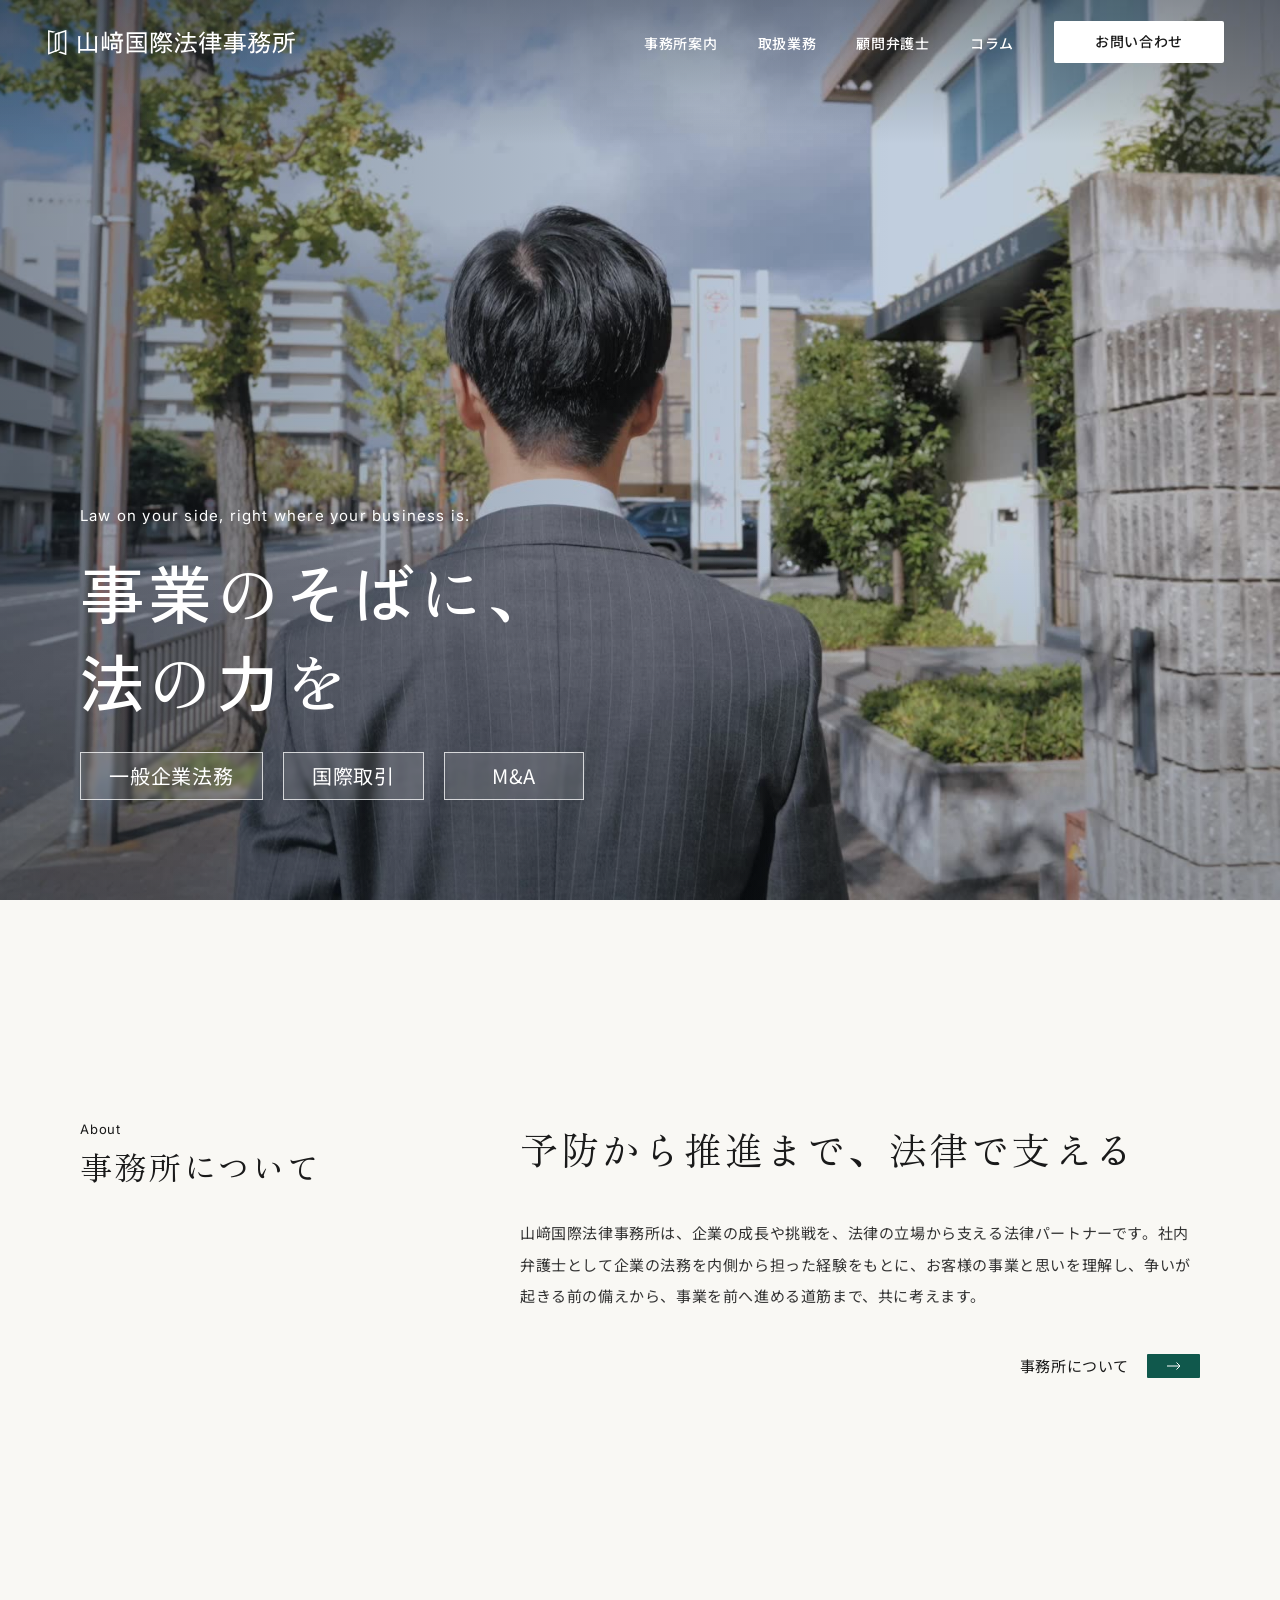
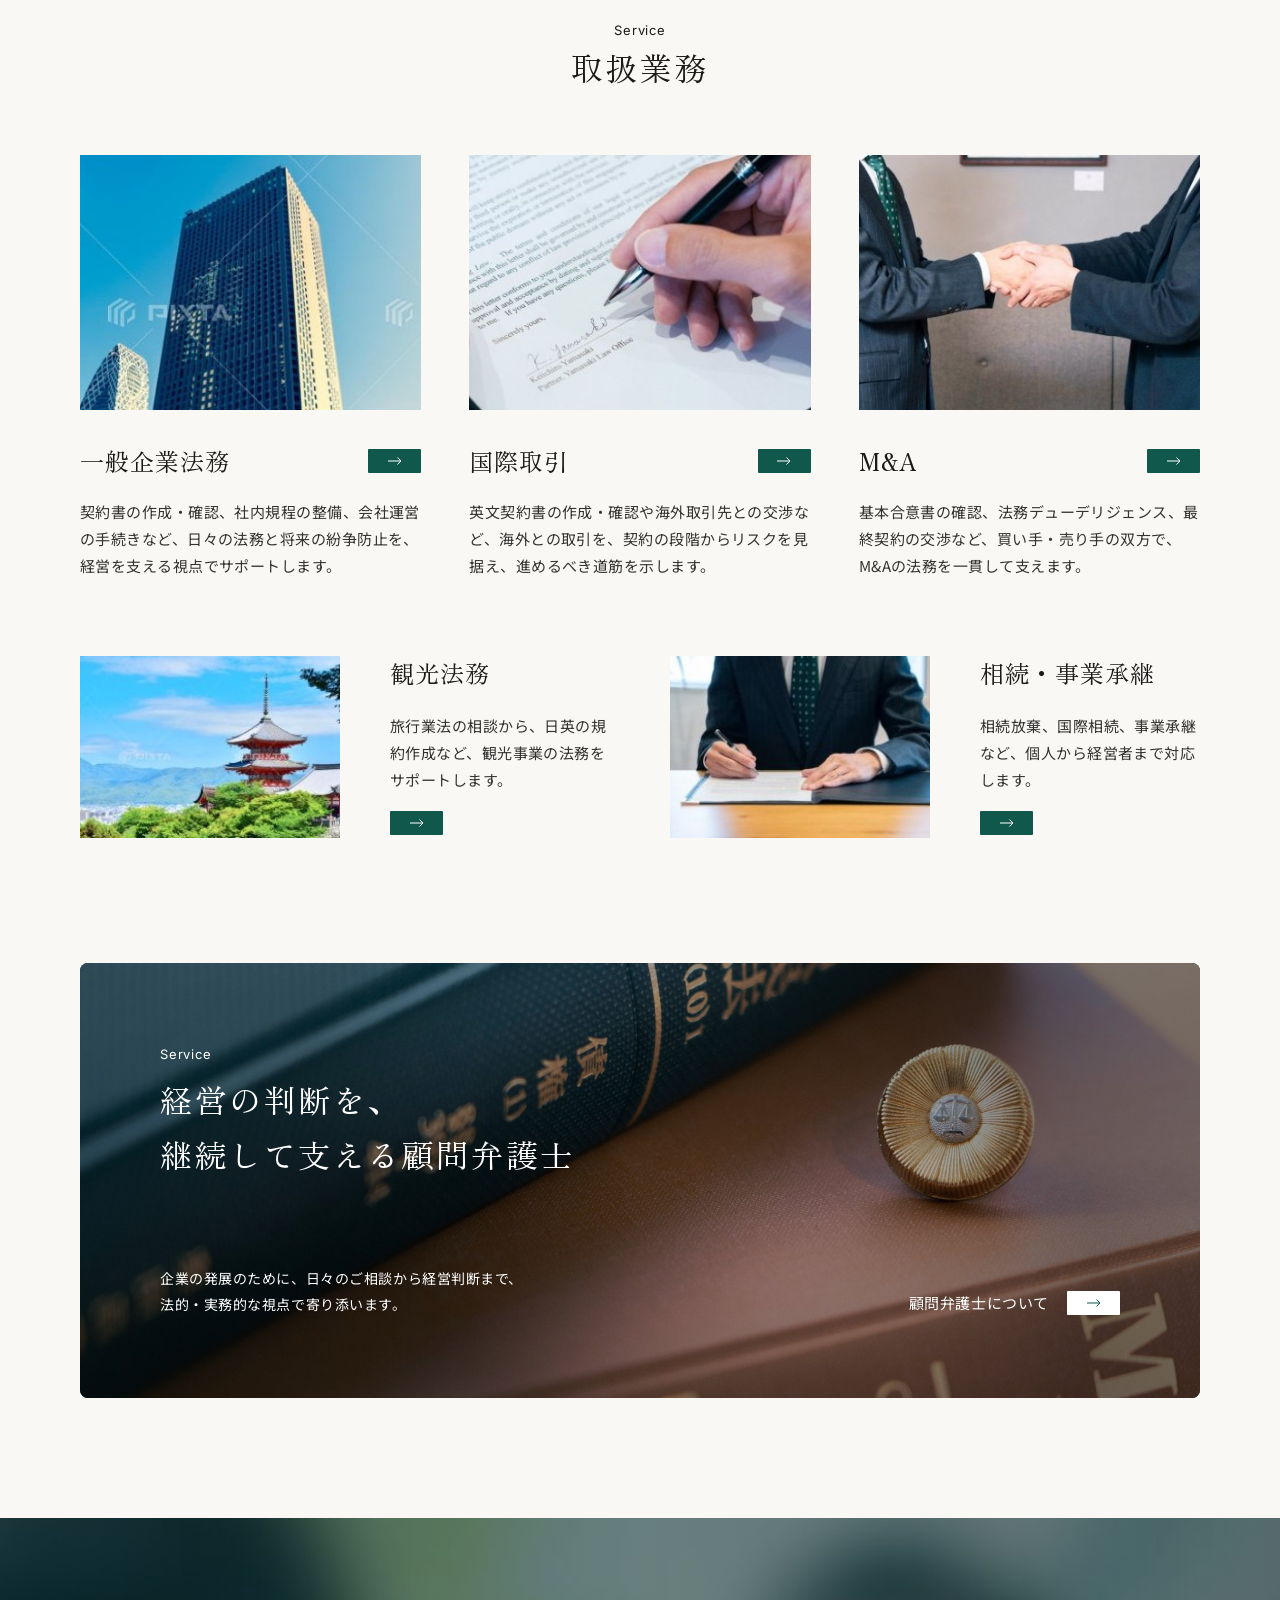
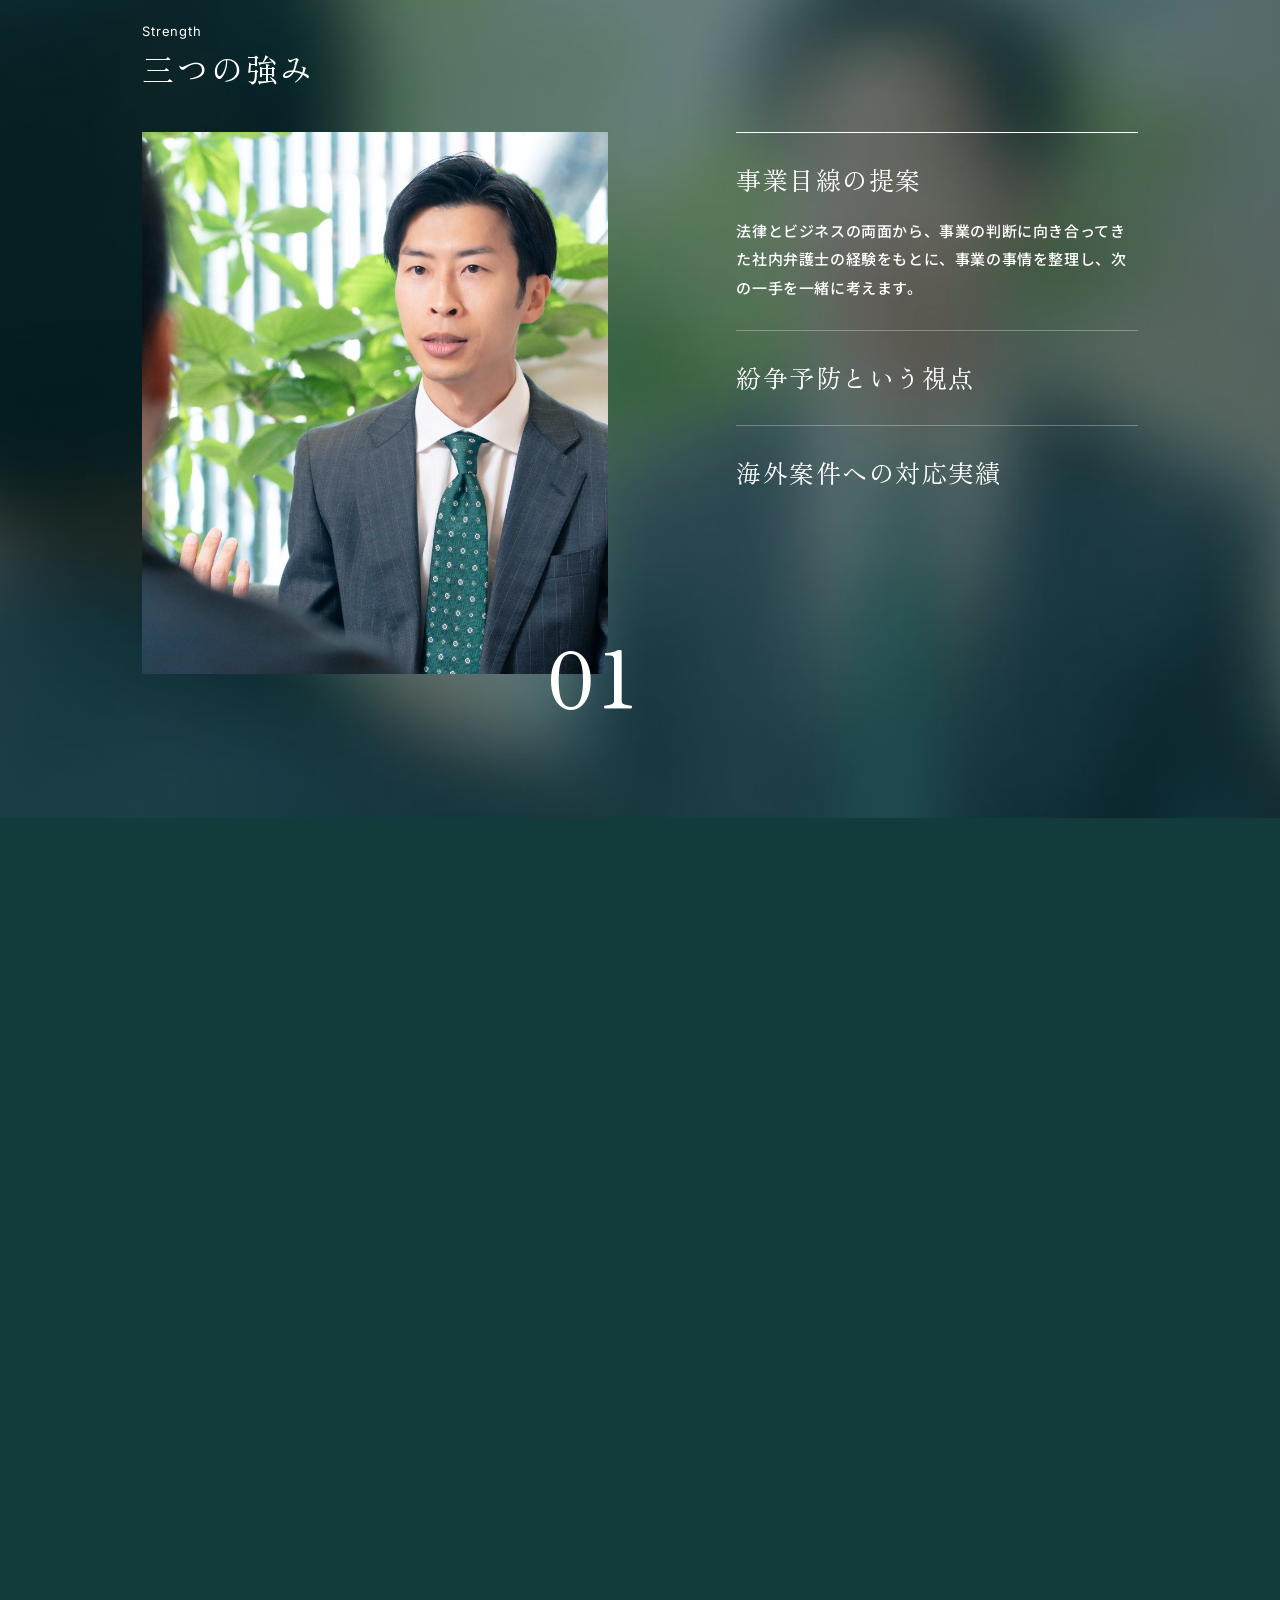
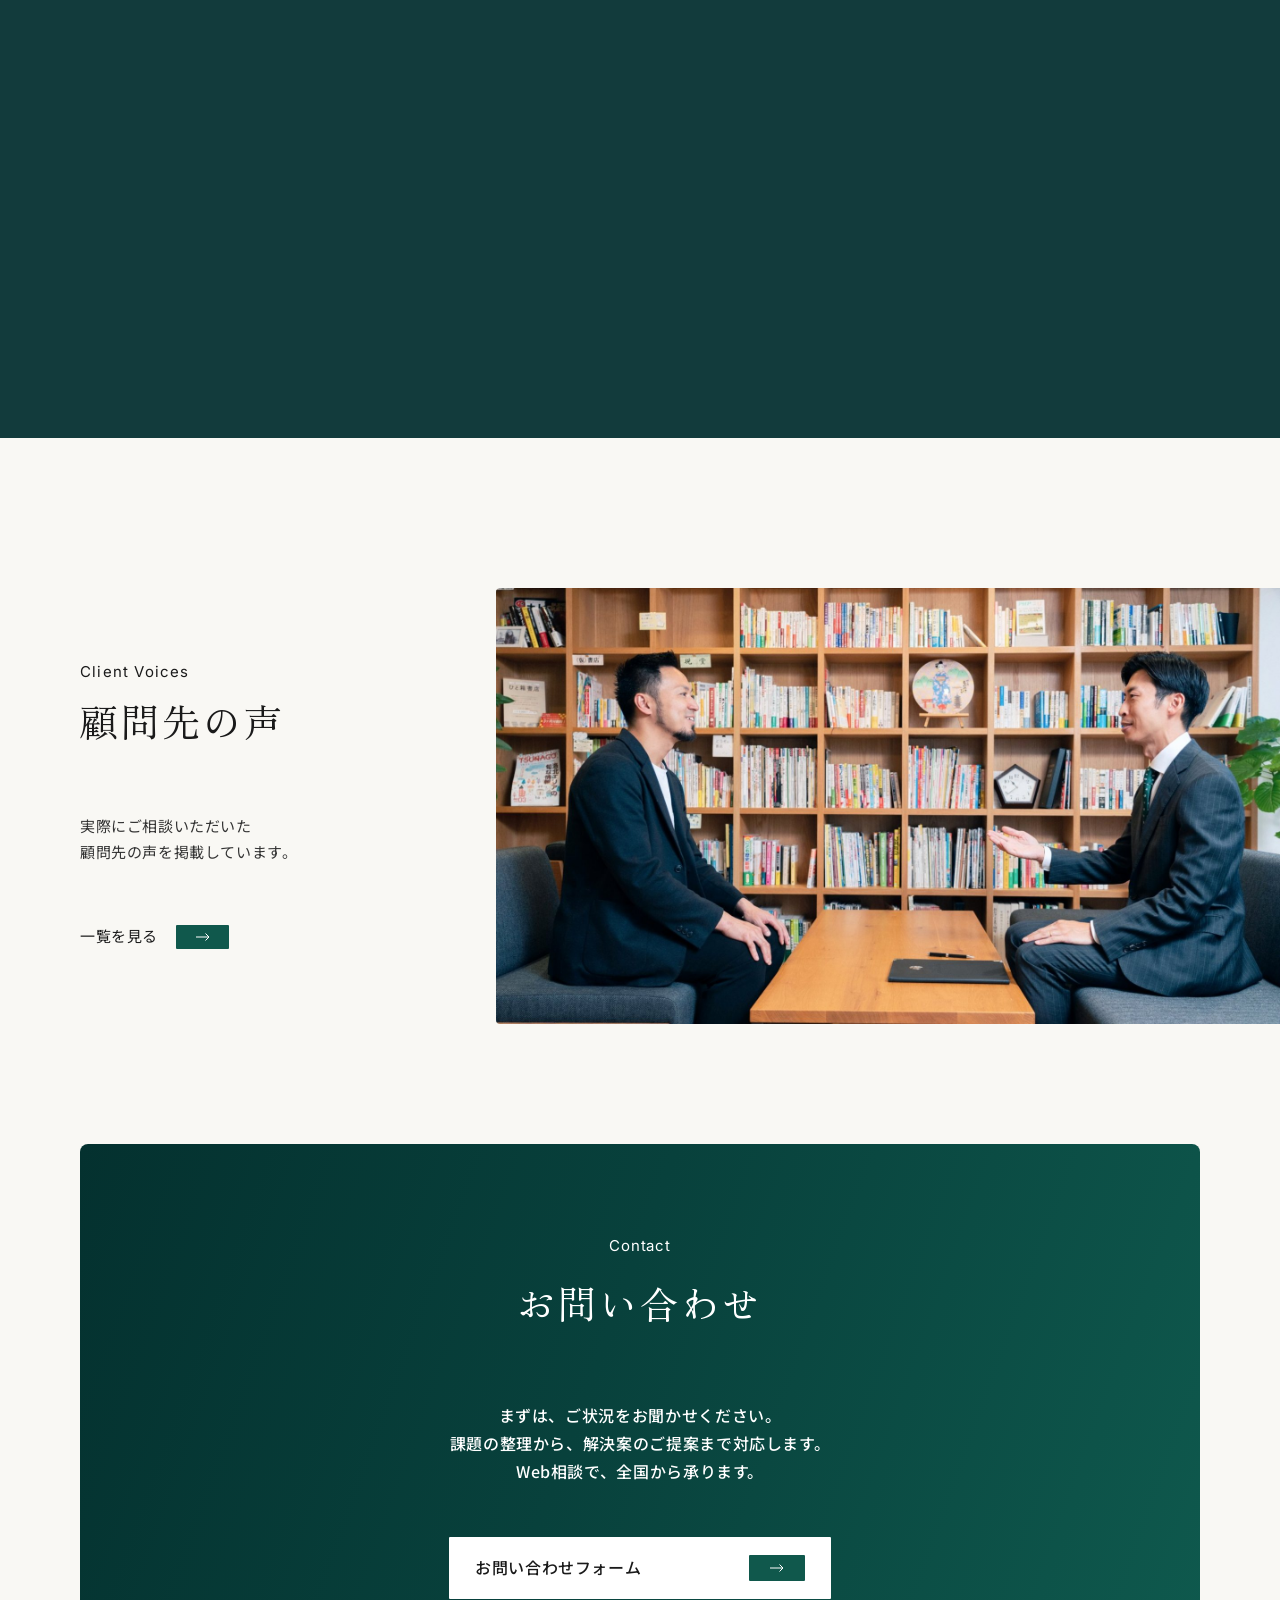
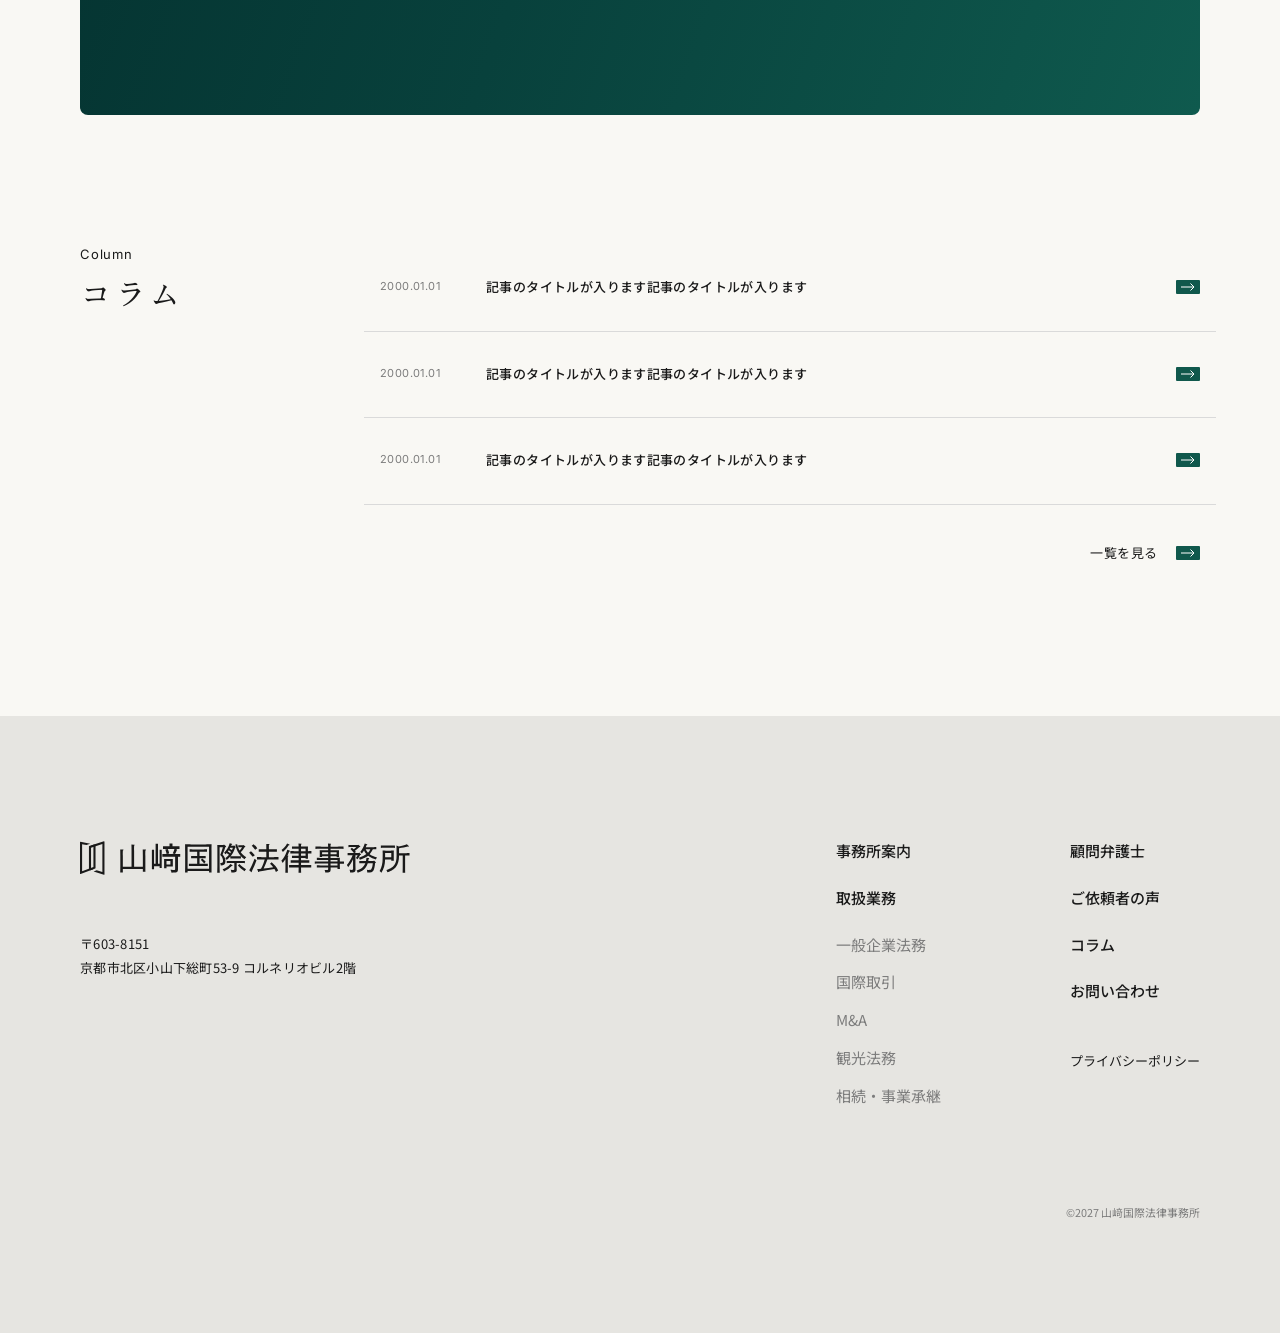
==== commit abc2c57e: "お問い合わせページを追加 Co-Authored-By: Claude Opus 5.5 <noreply@anthropic.com> Claude-Session: https://claude." ====
--- a/index.html
+++ b/index.html
@@ -23,7 +23,7 @@
           <li><a href="#service">取扱業務</a></li>
           <li><a href="#advisor">顧問弁護士</a></li>
           <li><a href="#column">コラム</a></li>
-          <li class="gnav__contact"><a href="#contact">お問い合わせ</a></li>
+          <li class="gnav__contact"><a href="contact.html">お問い合わせ</a></li>
         </ul>
       </nav>
       <button class="hamburger" id="hamburger" aria-label="メニューを開く" aria-expanded="false" aria-controls="gnav">
@@ -221,7 +221,7 @@
               <p class="contact__en">Contact</p>
               <h2 class="contact__title">お問い合わせ</h2>
               <p class="contact__text">まずは、ご状況をお聞かせください。<br>課題の整理から、<br class="sp-only">解決案のご提案まで対応します。<br>Web相談で、全国から承ります。</p>
-              <a href="#" class="contact__btn"><span class="link-arrow__txt">お問い合わせフォーム</span><span class="arrow" aria-hidden="true"></span></a>
+              <a href="contact.html" class="contact__btn"><span class="link-arrow__txt">お問い合わせフォーム</span><span class="arrow" aria-hidden="true"></span></a>
             </div>
           </div>
         </div>
@@ -272,7 +272,7 @@
           <li><a href="#advisor">顧問弁護士</a></li>
           <li><a href="#voice">ご依頼者の声</a></li>
           <li><a href="#column">コラム</a></li>
-          <li><a href="#contact">お問い合わせ</a></li>
+          <li><a href="contact.html">お問い合わせ</a></li>
           <li class="footer__privacy"><a href="#">プライバシーポリシー</a></li>
         </ul>
       </nav>
--- a/css/style.css
+++ b/css/style.css
@@ -554,3 +554,99 @@
   html { scroll-behavior: auto; }
   *, *::before, *::after { transition: none !important; }
 }
+
+/* =========================================================
+   下層ページ：お問い合わせ
+   ========================================================= */
+.page { padding-top: 84px; }
+.page-head {
+  max-width: calc(var(--container) + var(--gutter) * 2);
+  margin-inline: auto;
+  padding: 48px var(--gutter) 64px;
+  border-bottom: 1px solid #dee1e6;  /* lower_line */
+}
+.breadcrumb ol { display: flex; flex-wrap: wrap; gap: 0 20px; font-size: 13px; color: var(--c-gray); }
+.breadcrumb li + li::before { content: "—"; margin-right: 20px; }
+.breadcrumb a { transition: color .3s; }
+.breadcrumb a:hover { color: var(--c-text); }
+.page-head__title {
+  font-family: var(--ff-serif); font-weight: 400;
+  font-size: 64px; line-height: 1.3; letter-spacing: .04em;
+  margin-top: 72px;
+}
+.page-head__en { font-family: var(--ff-en); font-size: 15px; letter-spacing: .08em; margin-top: 12px; }
+
+.form-sec { max-width: calc(1000px + var(--gutter) * 2); margin-inline: auto; padding: 96px var(--gutter) 150px; }
+.form-lead { text-align: center; font-size: 15px; line-height: 2; letter-spacing: .04em; margin-bottom: 72px; }
+.req { color: #dc3232; margin-left: 2px; font-size: .9em; vertical-align: top; }
+
+.field { border: 0; margin: 0 0 40px; padding: 0; min-width: 0; }
+.field__label { display: block; padding: 0; font-size: 15px; font-weight: 500; line-height: 1.6; margin-bottom: 14px; }
+.input {
+  display: block; width: 100%;
+  padding: 16px 20px;
+  font: inherit; font-size: 16px; color: var(--c-text);
+  background: #fff; border: 1px solid transparent; border-radius: 0;
+  transition: border-color .3s;
+}
+.input::placeholder { color: #a3a3a3; }
+.input:focus { outline: none; border-color: var(--c-green); }
+.input--area { min-height: 320px; resize: vertical; line-height: 1.8; }
+
+.radios { display: flex; flex-wrap: wrap; gap: 14px 30px; padding-top: 4px; }
+.radio, .check { display: inline-flex; align-items: center; gap: 10px; cursor: pointer; font-size: 15px; }
+.radio input, .check input { appearance: none; -webkit-appearance: none; margin: 0; flex: none; background: #fff; border: 1px solid #555; cursor: pointer; }
+.radio input { width: 16px; height: 16px; border-radius: 50%; }
+.radio input:checked { border-color: var(--c-green); box-shadow: inset 0 0 0 3px #fff; background: var(--c-green); }
+.check input { width: 22px; height: 22px; display: grid; place-items: center; }
+.check input:checked { background: var(--c-green) url("data:image/svg+xml,%3Csvg xmlns='http://www.w3.org/2000/svg' viewBox='0 0 12 10'%3E%3Cpath d='M1 5l3.5 3.5L11 1' fill='none' stroke='%23fff' stroke-width='1.6'/%3E%3C/svg%3E") no-repeat center / 12px 10px; border-color: var(--c-green); }
+.radio input:focus-visible, .check input:focus-visible { outline: 2px solid var(--c-green); outline-offset: 2px; }
+
+.field--agree { display: grid; grid-template-columns: 112px 1fr; gap: 0 20px; align-items: start; }
+.field--agree .field__label { margin: 2px 0 0; }
+.agree-note { margin-top: 14px; font-size: 13px; line-height: 1.8; }
+.agree-note a { text-decoration: underline; text-underline-offset: 3px; }
+
+.field__error { display: none; margin-top: 8px; font-size: 13px; color: #dc3232; }
+.field.is-error .field__error { display: block; }
+.field.is-error .input { border-color: #dc3232; }
+
+.form-btns { display: flex; justify-content: center; gap: 20px; margin-top: 56px; }
+.btn-submit, .btn-back {
+  display: inline-flex; align-items: center; justify-content: center;
+  min-width: 240px; height: 56px; padding: 0 32px;
+  font: inherit; font-size: 15px; letter-spacing: .06em;
+  border-radius: 1px; cursor: pointer;
+  transition: background-color .3s, color .3s;
+}
+.btn-submit { background: var(--c-green); color: #fff; border: 1px solid var(--c-green); }
+.btn-submit:hover { background: #0b4239; }
+.btn-back { background: transparent; color: var(--c-text); border: 1px solid var(--c-text); }
+.btn-back:hover { background: var(--c-text); color: #fff; }
+
+.confirm { border-top: 1px solid var(--c-line); margin: 0; }
+.confirm__row { display: grid; grid-template-columns: 200px 1fr; gap: 24px; padding: 24px 0; border-bottom: 1px solid var(--c-line); }
+.confirm dt { font-size: 15px; font-weight: 500; }
+.confirm dd { margin: 0; font-size: 15px; line-height: 1.8; overflow-wrap: anywhere; }
+.done__title { text-align: center; font-family: var(--ff-serif); font-size: 28px; letter-spacing: .06em; margin-bottom: 32px; }
+
+@media (max-width: 767px) {
+  .page { padding-top: 64px; }
+  .page-head { padding: 24px var(--gutter) 40px; }
+  .breadcrumb ol { font-size: 12px; gap: 0 12px; }
+  .breadcrumb li + li::before { margin-right: 12px; }
+  .page-head__title { font-size: 40px; margin-top: 40px; }
+  .page-head__en { font-size: 13px; }
+  .form-sec { padding: 56px var(--gutter) 96px; }
+  .form-lead { font-size: 14px; text-align: left; margin-bottom: 48px; }
+  .form-lead br { display: none; }
+  .field { margin-bottom: 32px; }
+  .radios { gap: 14px 24px; }
+  .input--area { min-height: 240px; }
+  .field--agree { grid-template-columns: 1fr; }
+  .field--agree .field__label { margin-bottom: 14px; }
+  .form-btns, .form-btns--2 { flex-direction: column-reverse; align-items: stretch; }
+  .btn-submit, .btn-back { width: 100%; }
+  .confirm__row { grid-template-columns: 1fr; gap: 6px; padding: 18px 0; }
+  .done__title { font-size: 22px; }
+}
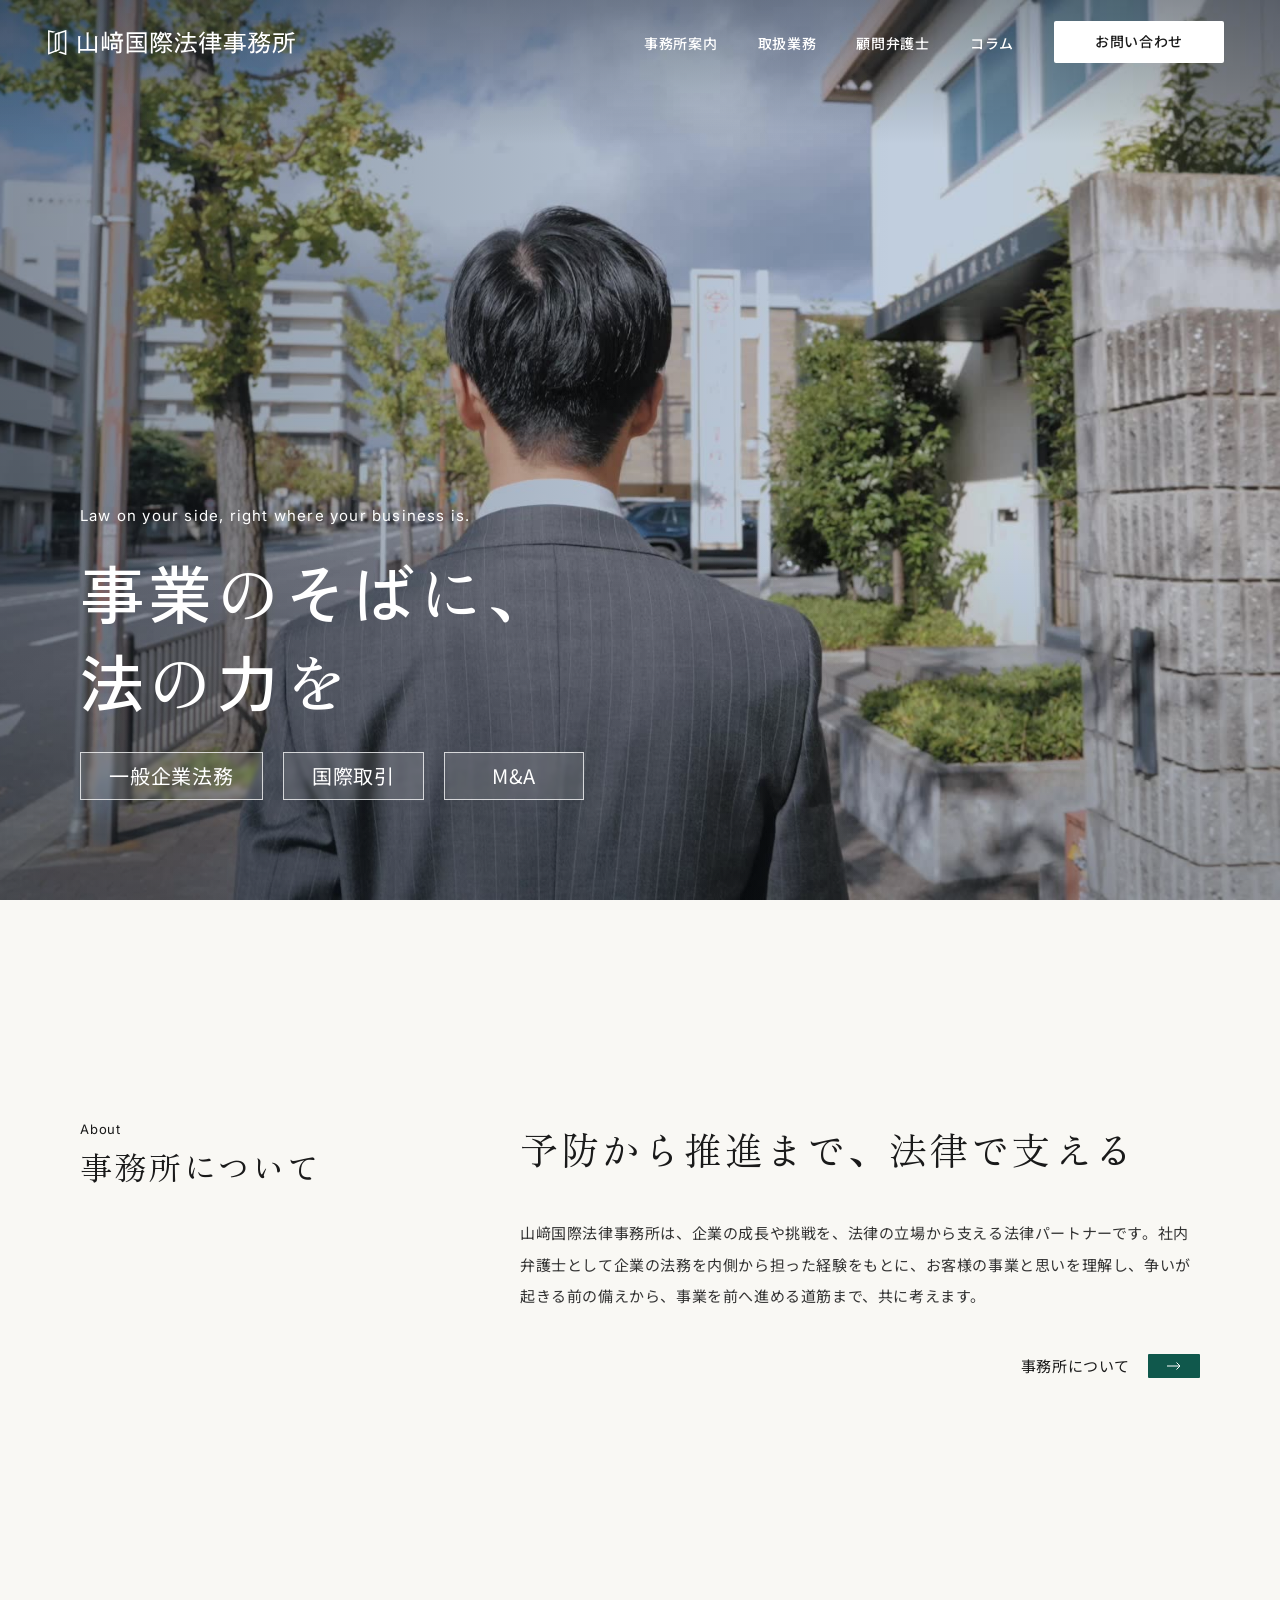
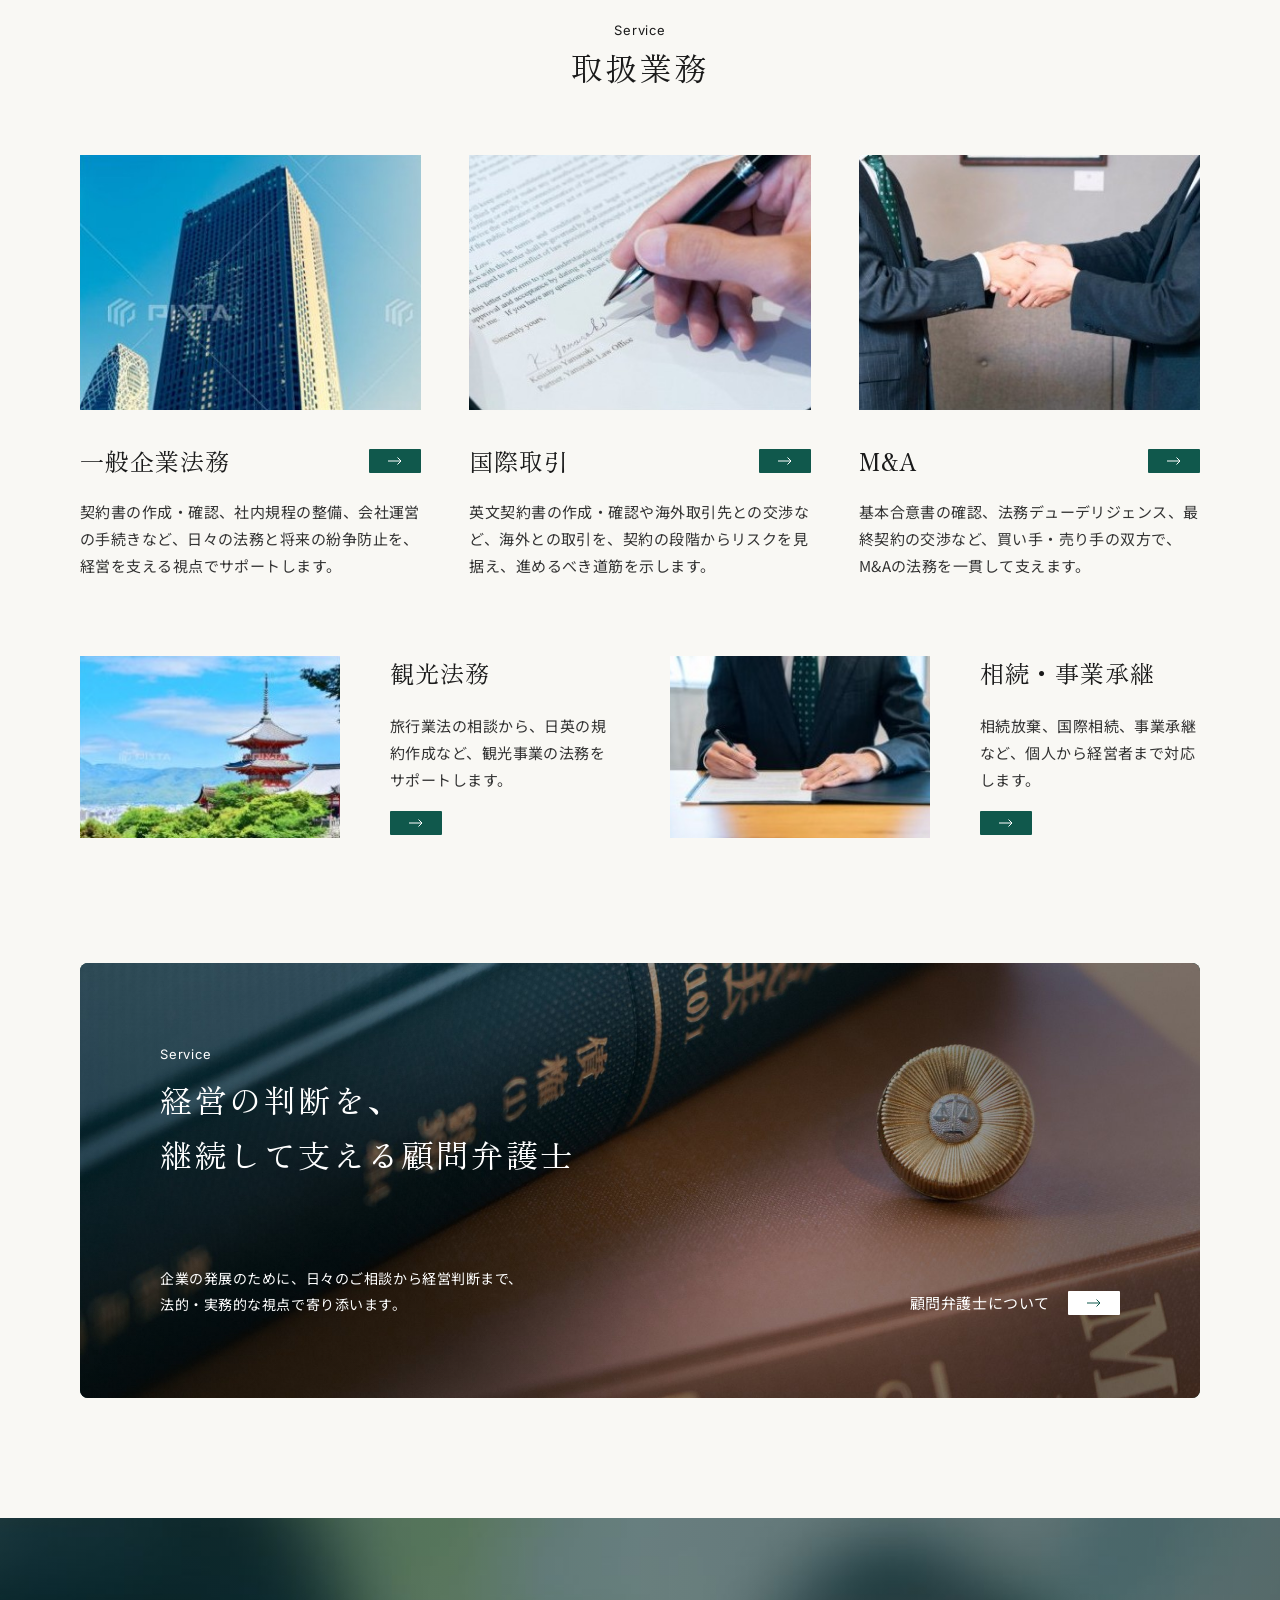
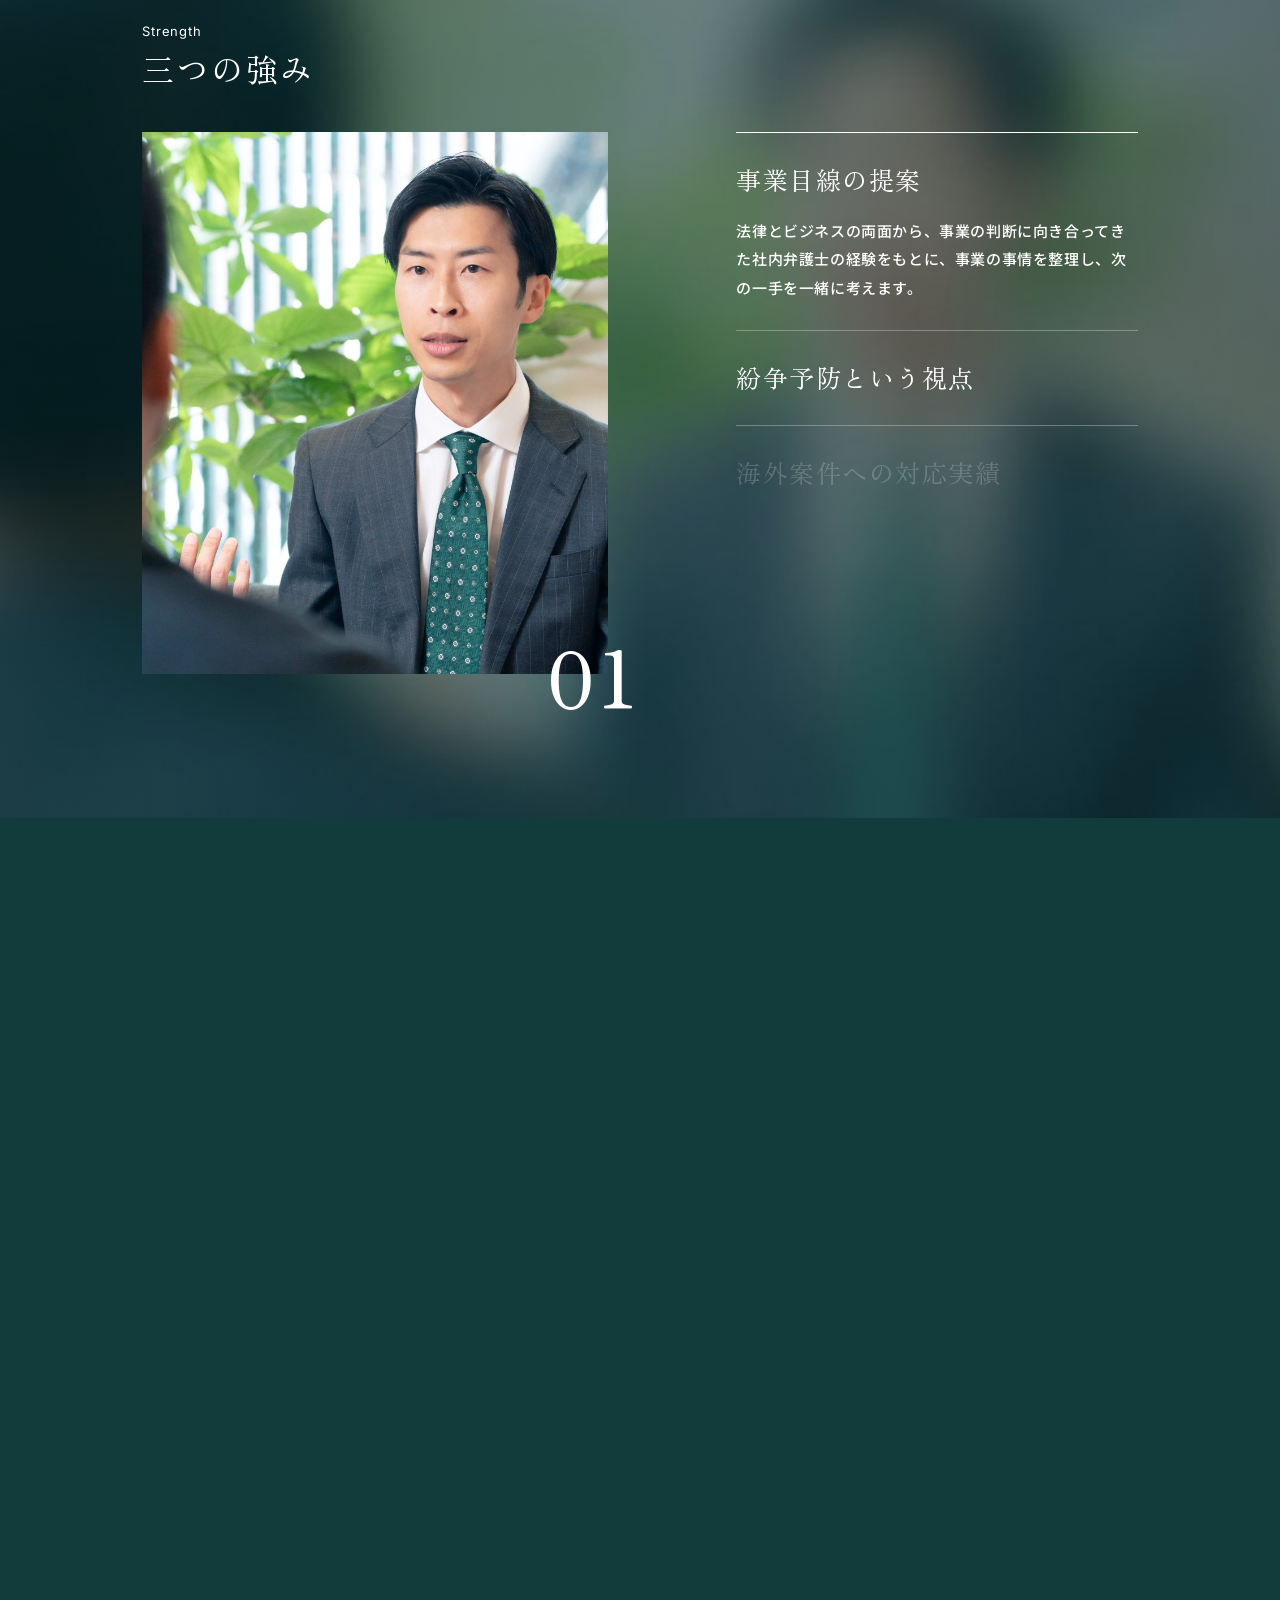
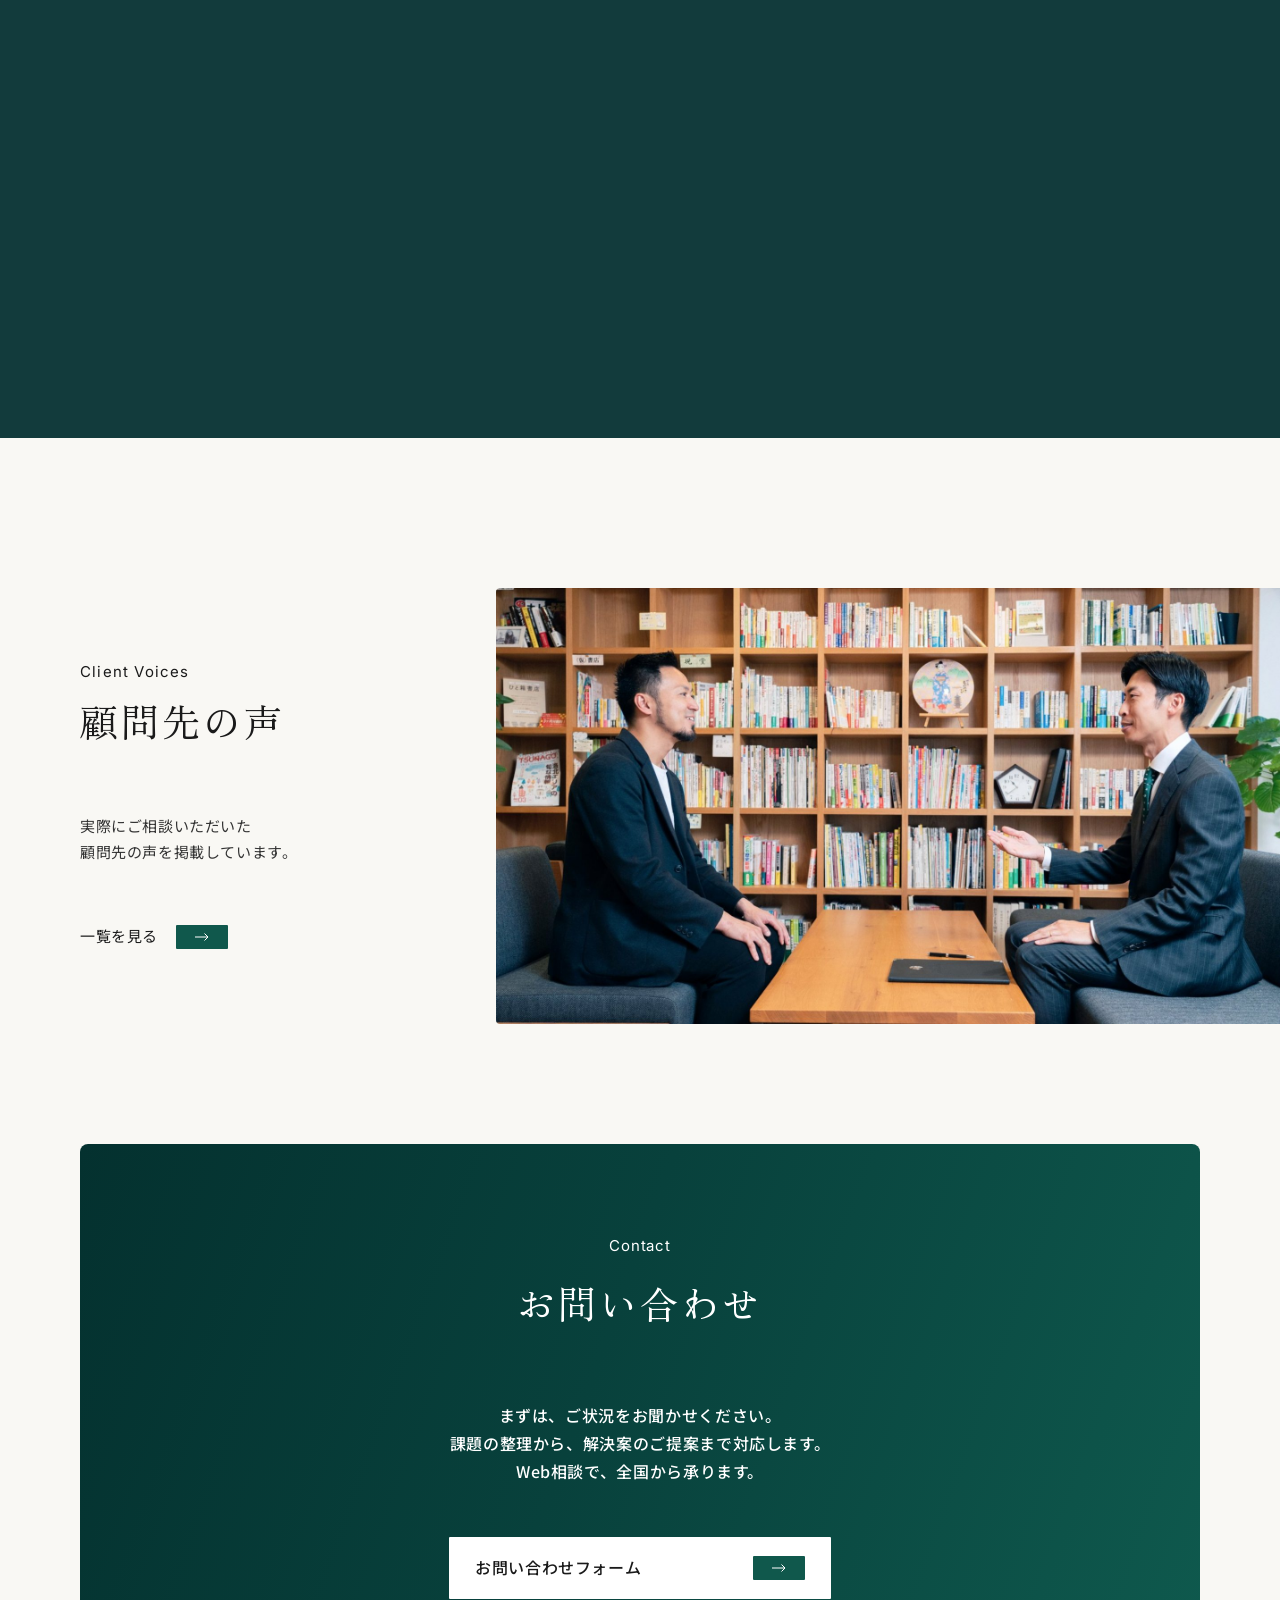
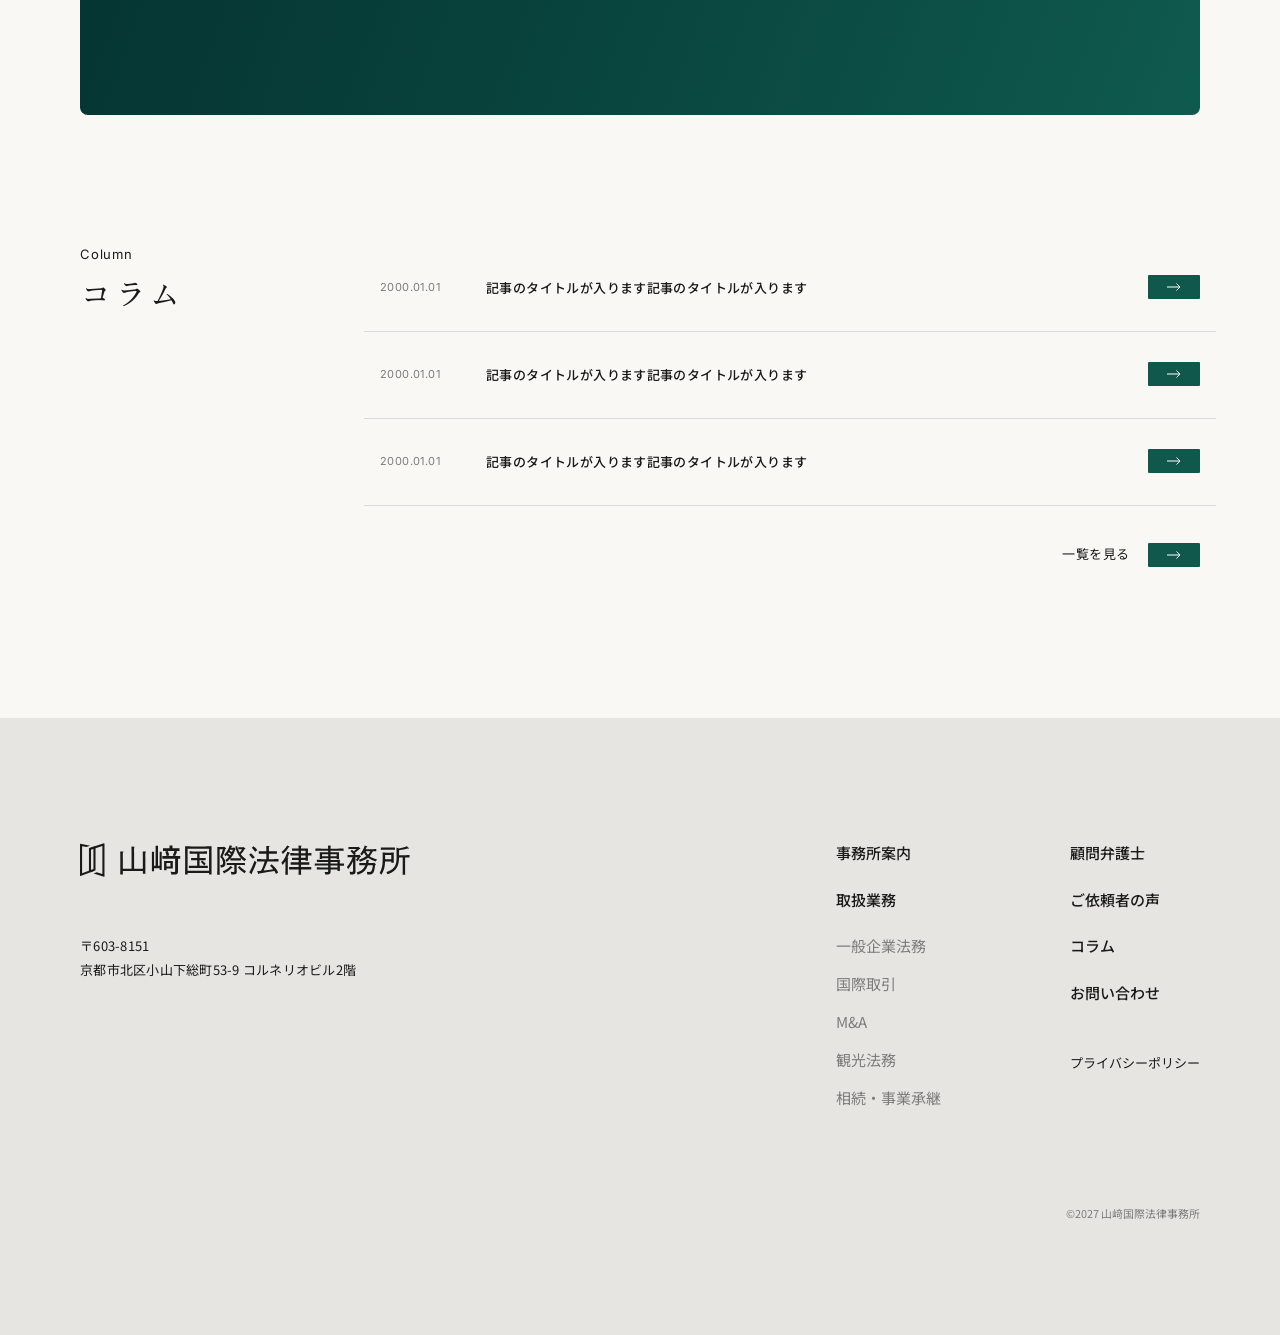
==== commit 44e934a2: "取扱業務一覧ページを追加、矢印ボタンを52×24に統一、お問い合わせボタンのホバーを変更 Co-Authored-By: Claude Opus 5.5 <noreply@anthropic.com>" ====
--- a/index.html
+++ b/index.html
@@ -20,7 +20,7 @@
       <nav class="gnav" id="gnav" aria-label="メインメニュー">
         <ul class="gnav__list">
           <li><a href="#about">事務所案内</a></li>
-          <li><a href="#service">取扱業務</a></li>
+          <li><a href="service.html">取扱業務</a></li>
           <li><a href="#advisor">顧問弁護士</a></li>
           <li><a href="#column">コラム</a></li>
           <li class="gnav__contact"><a href="contact.html">お問い合わせ</a></li>
@@ -48,9 +48,9 @@
         <p class="hero__en">Law on your side,<br class="sp-only"> right where your business is.</p>
         <h1 class="hero__title"><span class="g">事業</span>の<span class="g">そば</span>に、<br><span class="g">法</span>の<span class="g">力</span>を</h1>
         <ul class="hero__tags">
-          <li><a href="#service">一般企業法務</a></li>
-          <li><a href="#service">国際取引</a></li>
-          <li><a href="#service">M&amp;A</a></li>
+          <li><a href="service.html#general">一般企業法務</a></li>
+          <li><a href="service.html#international">国際取引</a></li>
+          <li><a href="service.html#ma">M&amp;A</a></li>
         </ul>
       </div>
     </section>
@@ -82,21 +82,21 @@
 
           <ul class="service__main">
             <li class="service-card">
-              <a href="#">
+              <a href="service.html#general">
                 <figure class="service-card__img"><img src="images/service-01.jpg" alt="" loading="lazy" width="378" height="282"></figure>
                 <div class="service-card__head"><h3 class="service-card__title">一般企業法務</h3><span class="arrow" aria-hidden="true"></span></div>
                 <p class="service-card__text">契約書の作成・確認、社内規程の整備、会社運営の手続きなど、日々の法務と将来の紛争防止を、経営を支える視点でサポートします。</p>
               </a>
             </li>
             <li class="service-card">
-              <a href="#">
+              <a href="service.html#international">
                 <figure class="service-card__img"><img src="images/service-02.jpg" alt="" loading="lazy" width="378" height="282"></figure>
                 <div class="service-card__head"><h3 class="service-card__title">国際取引</h3><span class="arrow" aria-hidden="true"></span></div>
                 <p class="service-card__text">英文契約書の作成・確認や海外取引先との交渉など、海外との取引を、契約の段階からリスクを見据え、進めるべき道筋を示します。</p>
               </a>
             </li>
             <li class="service-card">
-              <a href="#">
+              <a href="service.html#ma">
                 <figure class="service-card__img"><img src="images/service-03.jpg" alt="" loading="lazy" width="378" height="282"></figure>
                 <div class="service-card__head"><h3 class="service-card__title">M&amp;A</h3><span class="arrow" aria-hidden="true"></span></div>
                 <p class="service-card__text">基本合意書の確認、法務デューデリジェンス、最終契約の交渉など、買い手・売り手の双方で、M&amp;Aの法務を一貫して支えます。</p>
@@ -106,7 +106,7 @@
 
           <ul class="service__sub">
             <li class="service-row">
-              <a href="#">
+              <a href="service.html#tourism">
                 <figure class="service-row__img"><img src="images/service-04.jpg" alt="" loading="lazy" width="256" height="177"></figure>
                 <div class="service-row__body">
                   <h3 class="service-row__title">観光法務</h3>
@@ -116,7 +116,7 @@
               </a>
             </li>
             <li class="service-row">
-              <a href="#">
+              <a href="service.html#inheritance">
                 <figure class="service-row__img"><img src="images/service-05.jpg" alt="" loading="lazy" width="256" height="177"></figure>
                 <div class="service-row__body">
                   <h3 class="service-row__title">相続・事業承継</h3>
@@ -258,13 +258,13 @@
       <nav class="footer__nav" aria-label="フッターメニュー">
         <ul class="footer__col">
           <li><a href="#about">事務所案内</a></li>
-          <li><a href="#service">取扱業務</a>
+          <li><a href="service.html">取扱業務</a>
             <ul class="footer__sub">
-              <li><a href="#">一般企業法務</a></li>
-              <li><a href="#">国際取引</a></li>
-              <li><a href="#">M&amp;A</a></li>
-              <li><a href="#">観光法務</a></li>
-              <li><a href="#">相続・事業承継</a></li>
+              <li><a href="service.html#general">一般企業法務</a></li>
+              <li><a href="service.html#international">国際取引</a></li>
+              <li><a href="service.html#ma">M&amp;A</a></li>
+              <li><a href="service.html#tourism">観光法務</a></li>
+              <li><a href="service.html#inheritance">相続・事業承継</a></li>
             </ul>
           </li>
         </ul>
--- a/css/style.css
+++ b/css/style.css
@@ -69,7 +69,7 @@
 /* 矢印はSVGで描画。ホバーで矢印が右へ抜け、左から戻ってくる */
 .arrow {
   flex: none; position: relative; display: inline-block; overflow: hidden;
-  width: 53px; height: 24px; border-radius: 1px;
+  width: 52px; height: 24px; border-radius: 1px;
   background: var(--c-green);
 }
 .arrow::before {
@@ -371,7 +371,12 @@
   font-size: 16px; font-weight: 500; letter-spacing: .04em;
   border-radius: 1px;
 }
-.contact__btn .arrow { width: 56px; height: 26px; }
+.contact__btn .arrow { pointer-events: none; }
+/* お問い合わせボタン：ホバーは背景色のみ（矢印の動き・下線なし） */
+.contact__btn { transition: background-color .3s; }
+.contact__btn:hover { background: #abc3bf; }
+.contact__btn:hover .arrow::before { animation: none; }
+.contact__btn:hover .link-arrow__txt { background-size: 0 1px; }
 
 /* ===== Column ===== */
 .column { padding-bottom: 150px; }
@@ -386,7 +391,6 @@
 .column__list a:hover { background-color: #ededed; }
 .column__list time { font-family: var(--ff-en); font-size: 11px; color: var(--c-gray); }
 .column__title { font-weight: 500; overflow: hidden; text-overflow: ellipsis; white-space: nowrap; }
-.column__list .arrow, .column__more .arrow { width: 24px; height: 14px; background-size: 10px 6px; }
 .column__more { display: flex; width: fit-content; margin: 36px 0 0 auto; font-size: 13px; }
 
 /* ===== Footer ===== */
@@ -487,7 +491,6 @@
   .about__text { font-size: 15px; }
   .about__body .link-arrow { margin-top: 40px; }
 
-  .arrow { width: 44px; height: 22px; }
 
   /* Service */
   .service { padding: 60px 0 80px; }
@@ -650,3 +653,28 @@
   .confirm__row { grid-template-columns: 1fr; gap: 6px; padding: 18px 0; }
   .done__title { font-size: 22px; }
 }
+
+/* =========================================================
+   下層ページ：取扱業務一覧
+   ========================================================= */
+.svc-sec { max-width: calc(1080px + var(--gutter) * 2); margin-inline: auto; padding: 128px var(--gutter) 160px; }
+.svc-list { display: grid; gap: 120px; }
+.svc { display: grid; grid-template-columns: minmax(0, 507fr) minmax(0, 520fr); gap: 72px; align-items: center; scroll-margin-top: 120px; }
+.svc__img { overflow: hidden; aspect-ratio: 4 / 3; background: #ddd; }
+.svc__img img { width: 100%; height: 100%; object-fit: cover; }
+.svc__title { font-family: var(--ff-serif); font-weight: 400; font-size: 38px; line-height: 1.4; letter-spacing: .04em; }
+.svc__en { font-family: var(--ff-en); font-size: 15px; letter-spacing: .02em; margin-top: 10px; }
+.svc__text { font-size: 15px; line-height: 1.9; letter-spacing: .03em; margin-top: 48px; }
+.svc .link-arrow { margin-top: 40px; }
+.page-service .contact-sec { padding-bottom: 130px; }
+
+@media (max-width: 767px) {
+  .svc-sec { padding: 64px var(--gutter) 96px; }
+  .svc-list { gap: 72px; }
+  .svc { grid-template-columns: minmax(0, 1fr); gap: 28px; }
+  .svc__title { font-size: 28px; }
+  .svc__en { font-size: 13px; margin-top: 6px; }
+  .svc__text { font-size: 14px; margin-top: 24px; }
+  .svc .link-arrow { margin-top: 28px; }
+  .page-service .contact-sec { padding-bottom: 80px; }
+}
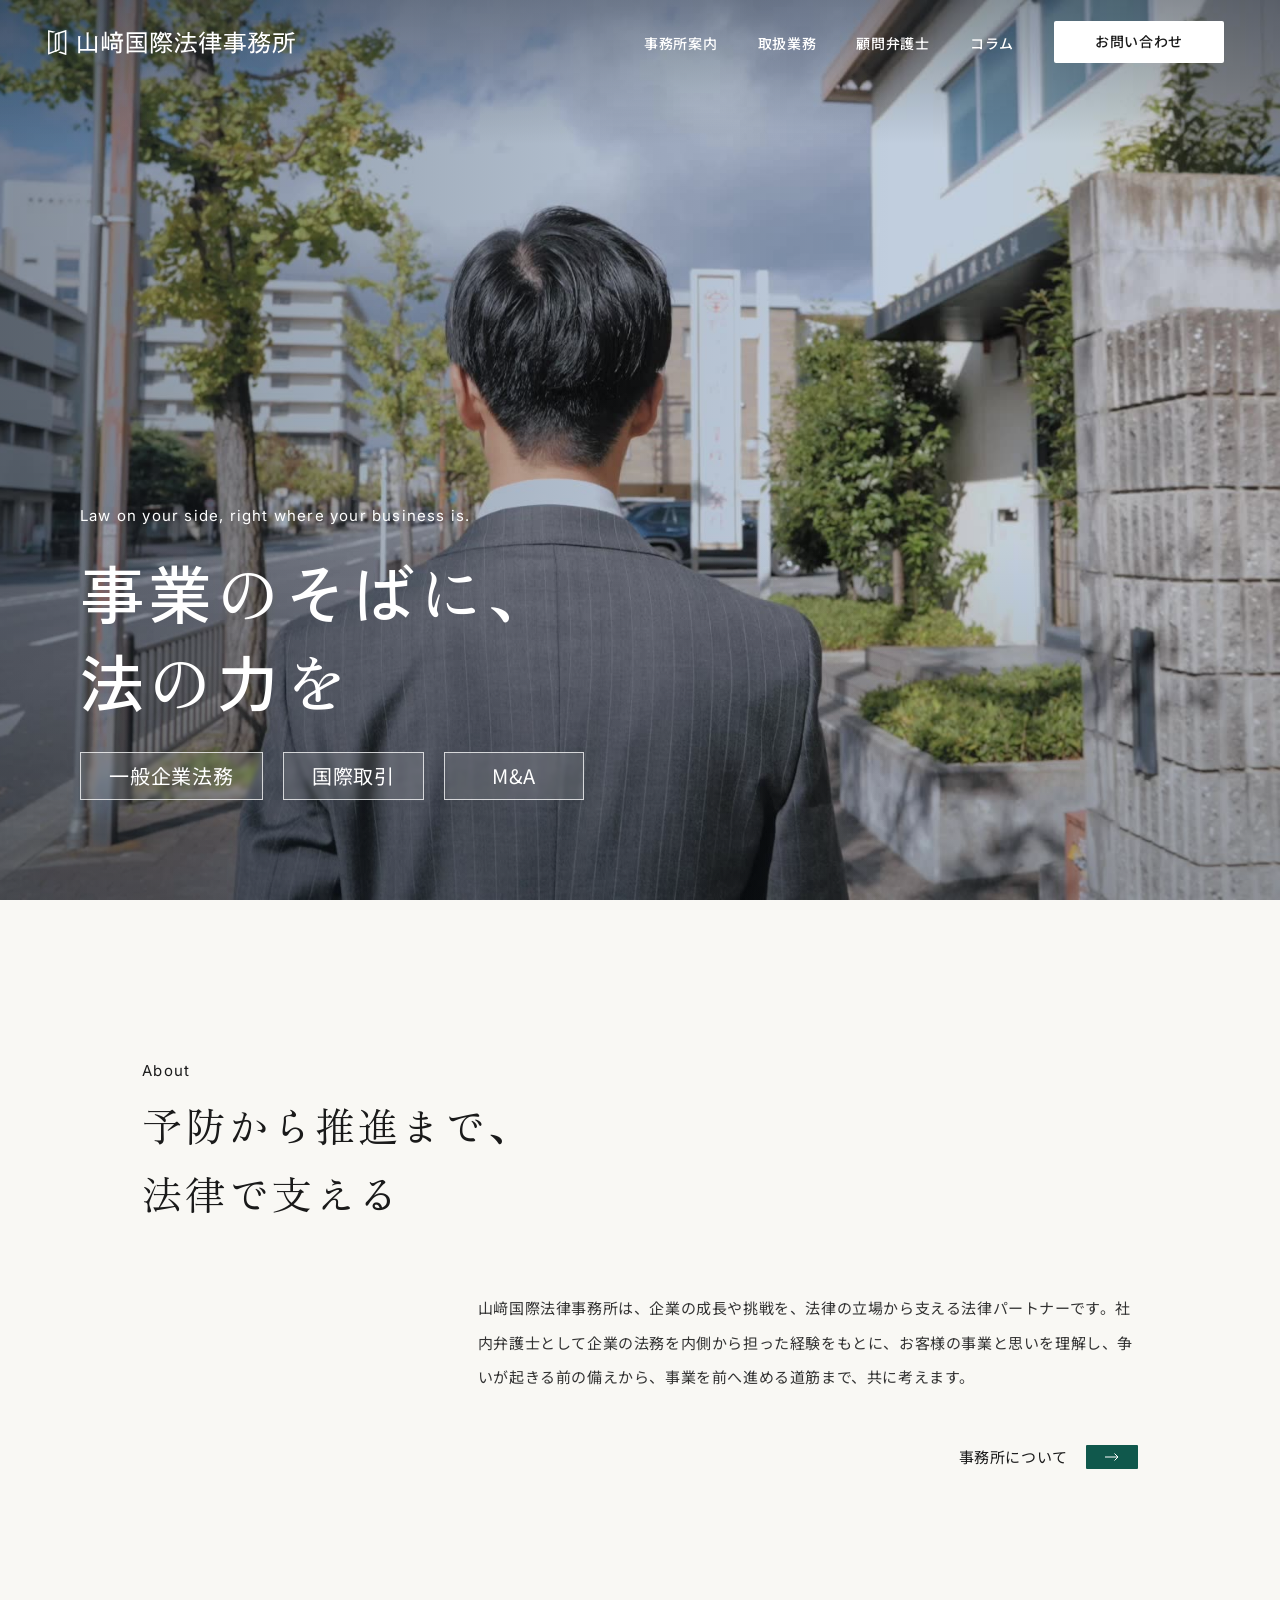
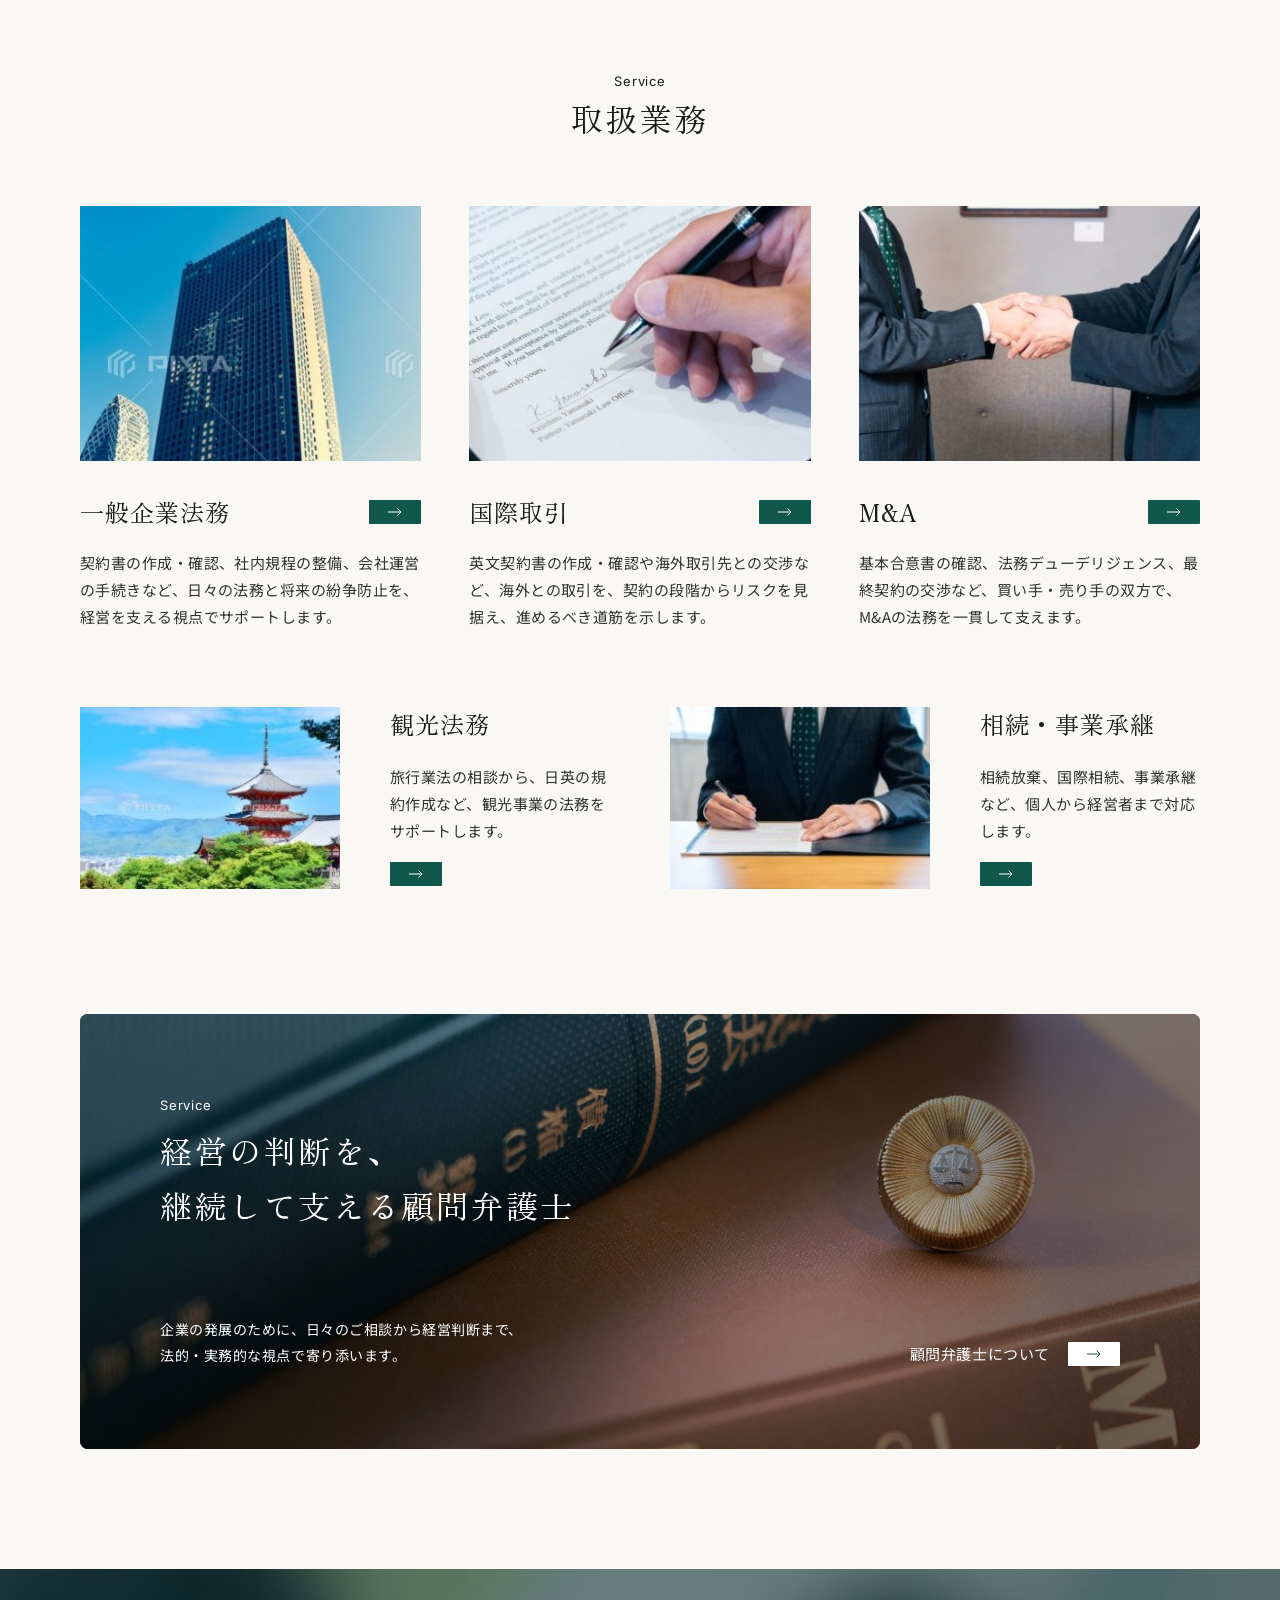
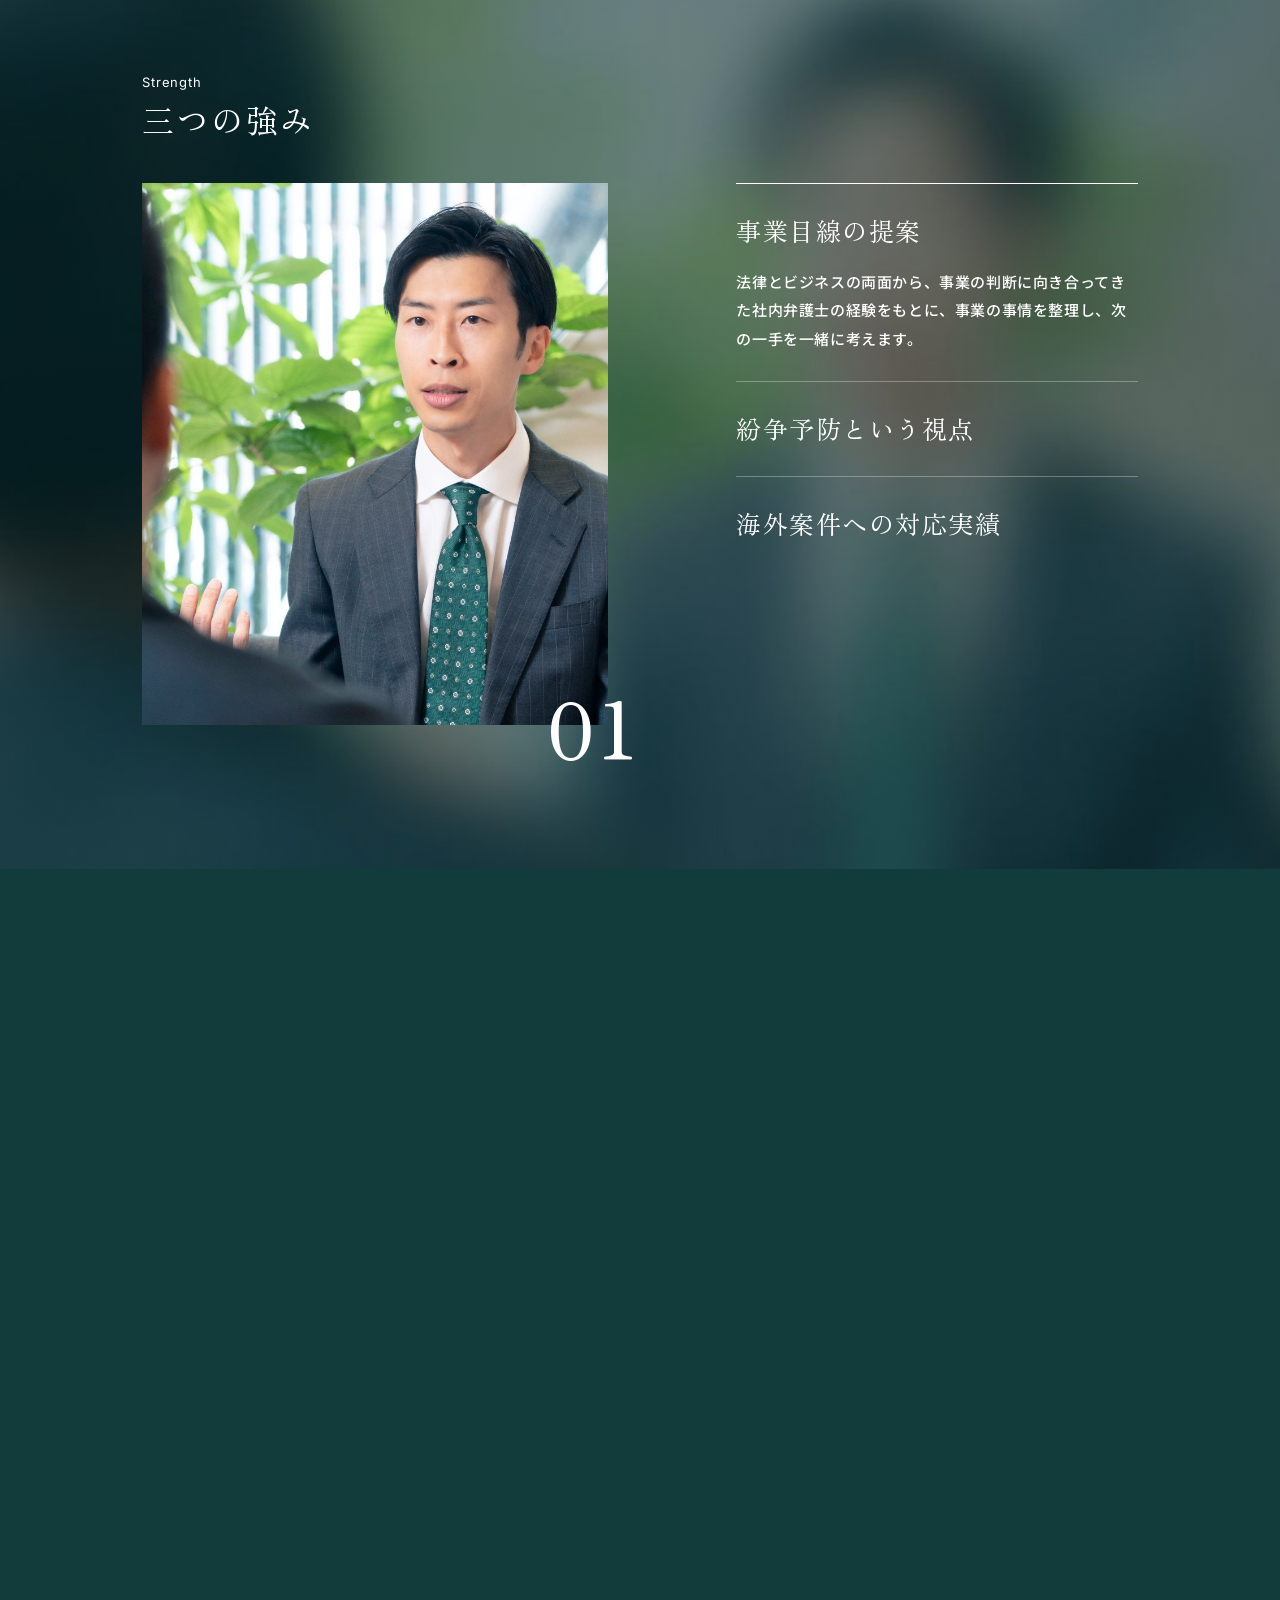
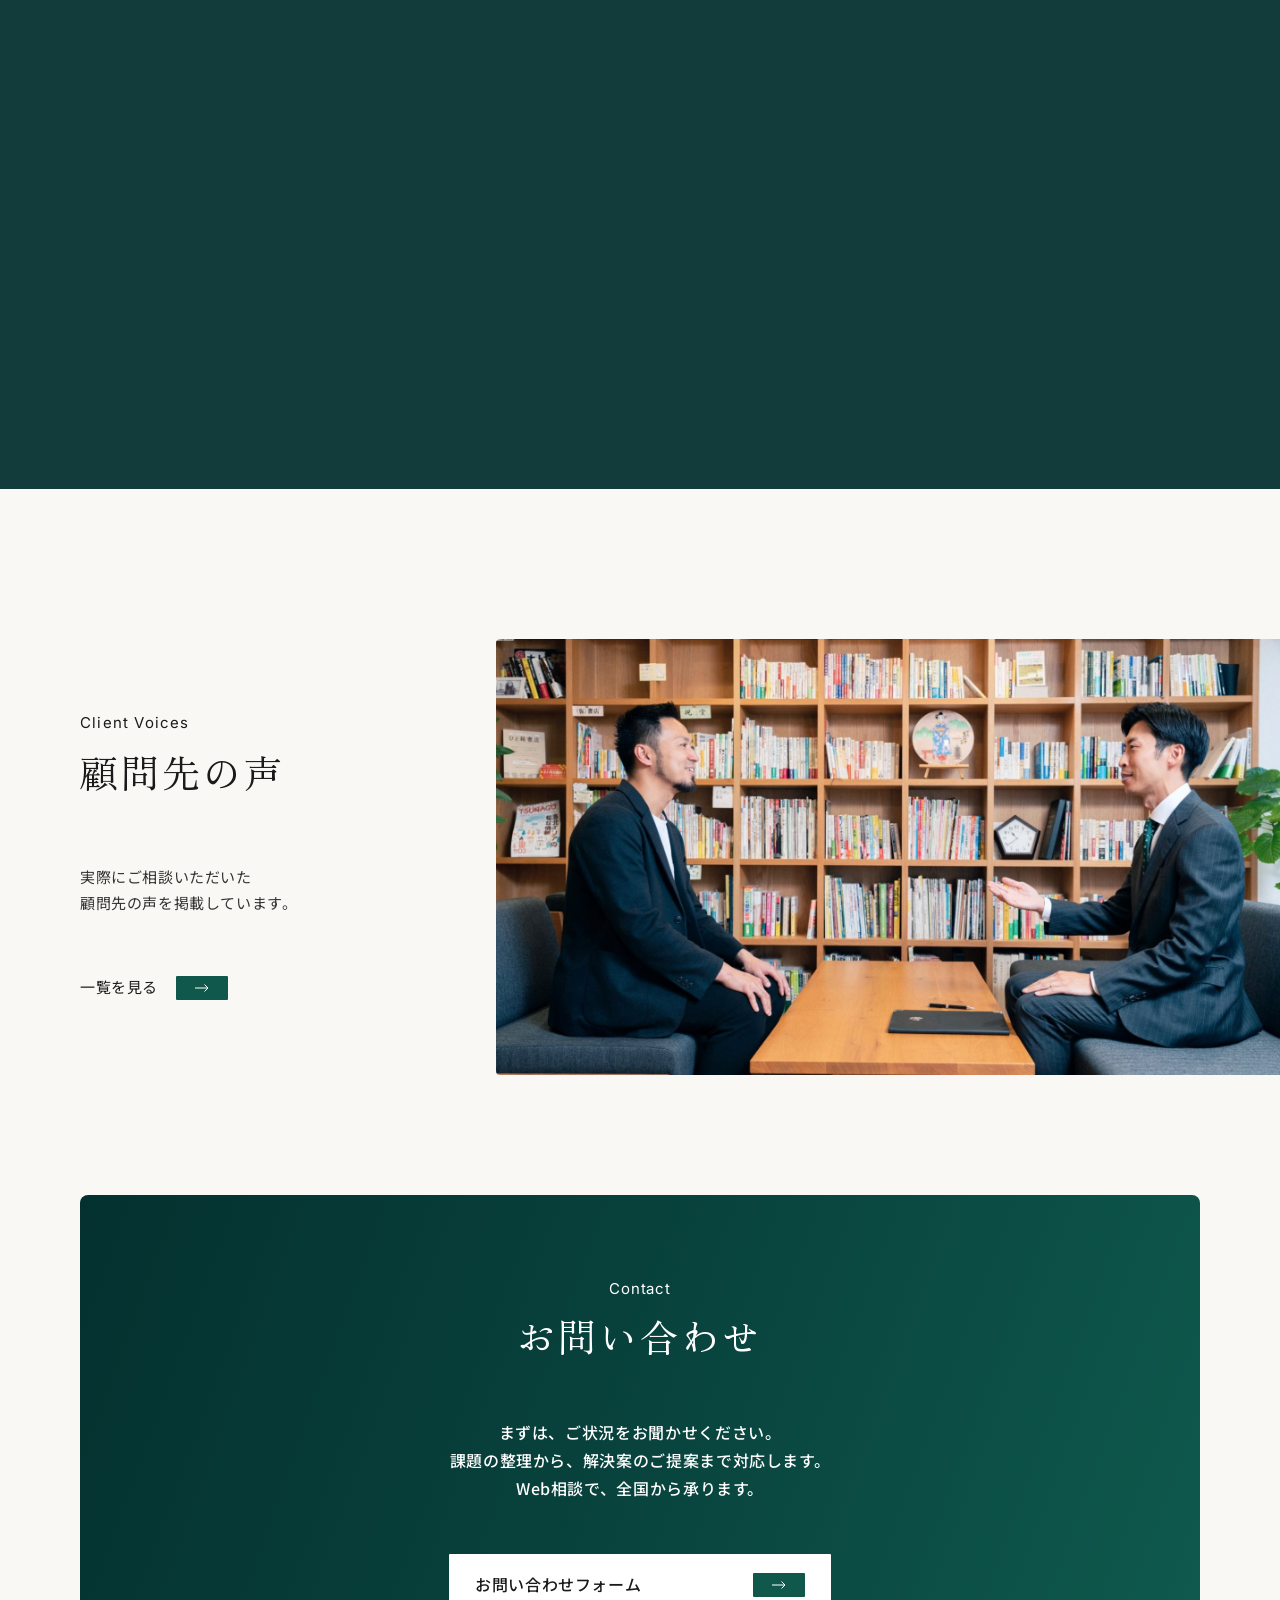
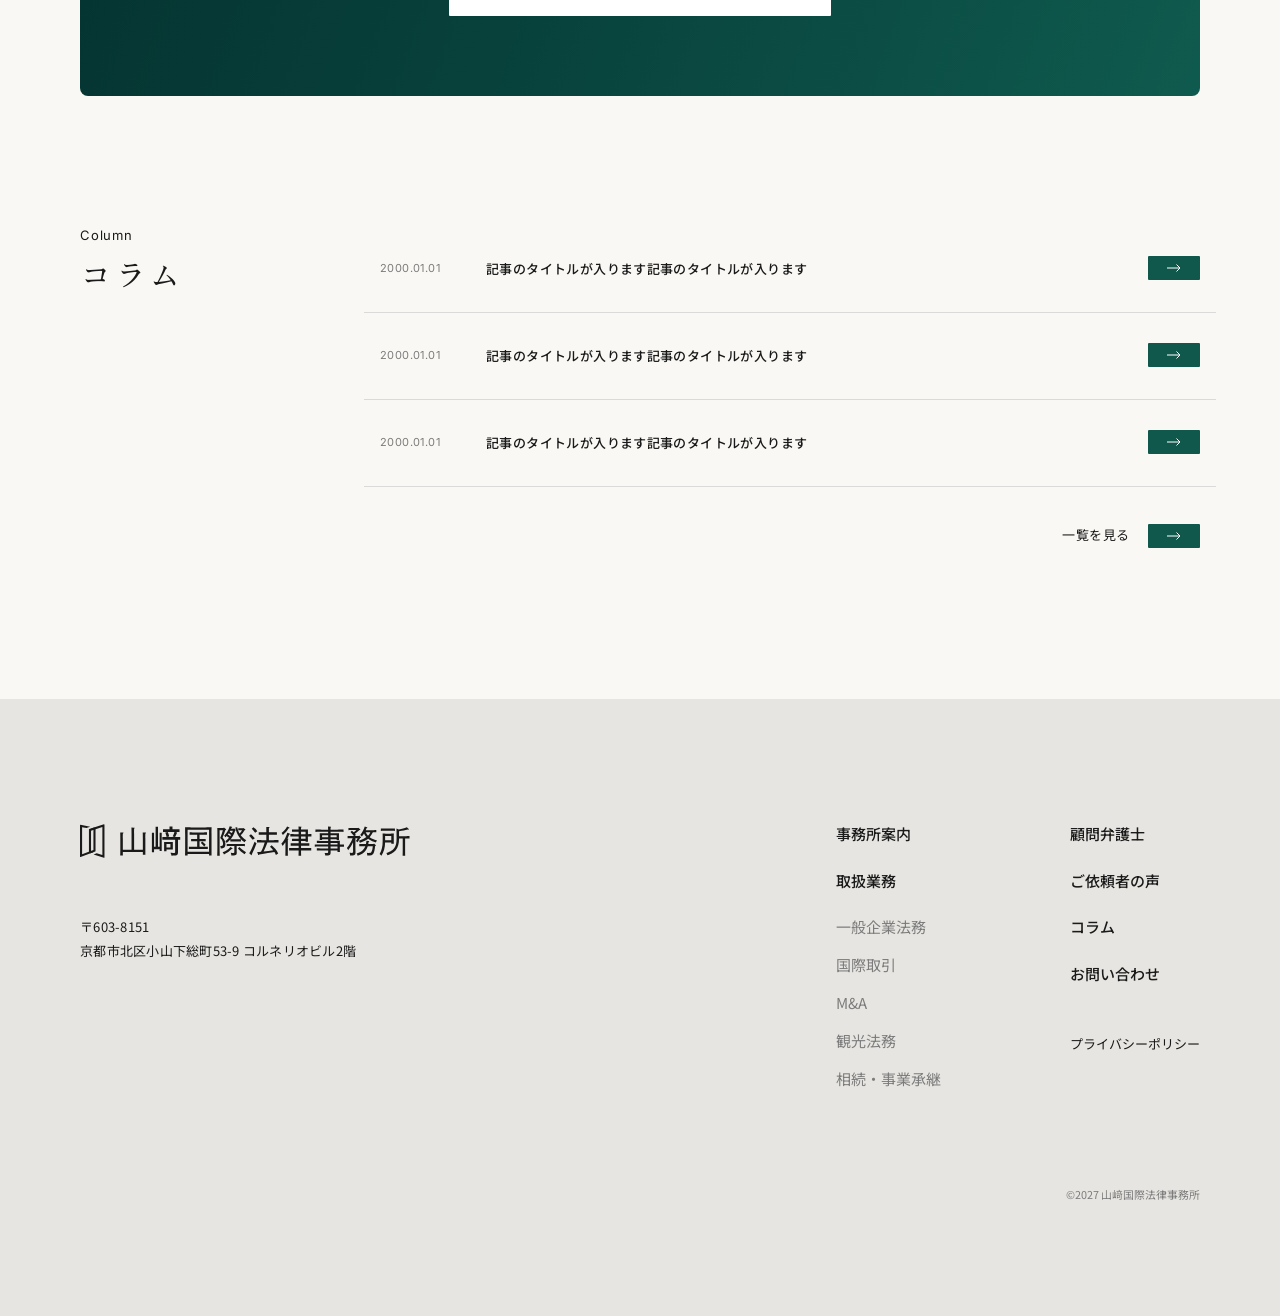
==== commit 4addb28d: "事務所についてのレイアウトを変更、背景モチーフを削除 Co-Authored-By: Claude Opus 5.5 <noreply@anthropic.com> Claude-Session: h" ====
--- a/index.html
+++ b/index.html
@@ -59,13 +59,12 @@
 
       <!-- ===== About ===== -->
       <section class="about" id="about">
-        <div class="container about__inner">
-          <div class="sec-label">
+        <div class="about__inner">
+          <div class="about__head">
             <p class="sec-label__en">About</p>
-            <h2 class="sec-label__ja">事務所について</h2>
+            <h2 class="about__lead">予防から推進まで、<br>法律で支える</h2>
           </div>
           <div class="about__body">
-            <p class="about__lead">予防から推進まで、<br class="sp-only">法律で支える</p>
             <p class="about__text">山﨑国際法律事務所は、企業の成長や挑戦を、法律の立場から支える法律パートナーです。社内弁護士として企業の法務を内側から担った経験をもとに、お客様の事業と思いを理解し、争いが起きる前の備えから、事業を前へ進める道筋まで、共に考えます。</p>
             <a href="#" class="link-arrow"><span class="link-arrow__txt">事務所について</span><span class="arrow" aria-hidden="true"></span></a>
           </div>
--- a/css/style.css
+++ b/css/style.css
@@ -175,15 +175,19 @@
 .bg-light { position: relative; background: var(--c-bg); overflow: hidden; isolation: isolate; }
 
 /* ===== About ===== */
-.about { position: relative; z-index: 2; padding: 220px 0 120px; }
-.about__inner { display: grid; grid-template-columns: 1fr 680px; gap: 60px; align-items: start; }
+.about { position: relative; z-index: 2; padding: 160px 0 80px; }
+/* 左右の余白は三つの強みと同じ（1440px幅で160px） */
+.about__inner { padding-inline: calc(100vw * 160 / 1440); }
+.about__head .sec-label__en { font-size: 15px; letter-spacing: .08em; }
 .about__lead {
   font-family: var(--ff-serif); font-weight: 400;
-  font-size: 38px; letter-spacing: .08em; line-height: 1.5;
-  margin-bottom: 40px; white-space: nowrap;
-}
-.about__text { font-size: 15px; line-height: 2.1; letter-spacing: .04em; color: var(--c-sub); }
-.about__body .link-arrow { display: flex; width: fit-content; margin: 40px 0 0 auto; font-size: 15px; }
+  font-size: 40px; line-height: 1.7; letter-spacing: .08em;
+  margin-top: 10px;
+}
+/* 本文は右寄せ（1440px幅で左端620px／幅660px） */
+.about__body { width: min(660px, 100%); margin: 64px 0 0 auto; }
+.about__text { font-size: 15px; line-height: 2.3; letter-spacing: .04em; color: var(--c-sub); }
+.about__body .link-arrow { display: flex; width: fit-content; margin: 48px 0 0 auto; font-size: 15px; }
 
 
 /* ===== Service ===== */
@@ -359,9 +363,9 @@
   background: linear-gradient(110deg, #04312f 0%, #08413c 45%, #0f5a4e 100%);
   text-align: center;
 }
-.contact__inner { padding: 88px 40px 116px; }
+.contact__inner { padding: 80px 40px 80px; }
 .contact__en { font-family: var(--ff-en); font-size: 15px; letter-spacing: .06em; }
-.contact__title { font-family: var(--ff-serif); font-weight: 400; font-size: 38px; letter-spacing: .08em; margin: 10px 0 64px; }
+.contact__title { font-family: var(--ff-serif); font-weight: 400; font-size: 38px; letter-spacing: .08em; margin: 0 0 48px; }
 .contact__text { font-size: 16px; font-weight: 500; line-height: 1.75; letter-spacing: .04em; }
 .contact__btn {
   display: flex; align-items: center; justify-content: space-between;
@@ -427,8 +431,8 @@
   .gnav__list { gap: 24px; }
   .hero__content { left: 48px; }
   .hero__title { font-size: 54px; }
-  .about__inner { grid-template-columns: 1fr 1.6fr; }
-  .about__lead { font-size: 30px; white-space: normal; }
+  .about__inner { padding-inline: var(--gutter); }
+  .about__lead { font-size: 34px; }
   .service__main { column-gap: 32px; }
   .service-row a { grid-template-columns: 180px 1fr; gap: 28px; }
   .advisor__inner { padding: 56px; }
@@ -485,11 +489,13 @@
   }
 
   /* About */
-  .about { padding: 90px 0 60px; }
-  .about__inner { grid-template-columns: minmax(0, 1fr); gap: 40px; }
-  .about__lead { font-size: 25px; margin-bottom: 24px; white-space: normal; }
-  .about__text { font-size: 15px; }
-  .about__body .link-arrow { margin-top: 40px; }
+  .about { padding: 90px 0 72px; }
+  .about__inner { padding-inline: var(--gutter); }
+  .about__head .sec-label__en { font-size: 13px; }
+  .about__lead { font-size: 27px; }
+  .about__body { width: auto; margin-top: 32px; }
+  .about__text { font-size: 15px; line-height: 2.1; }
+  .about__body .link-arrow { margin-top: 36px; }
 
 
   /* Service */
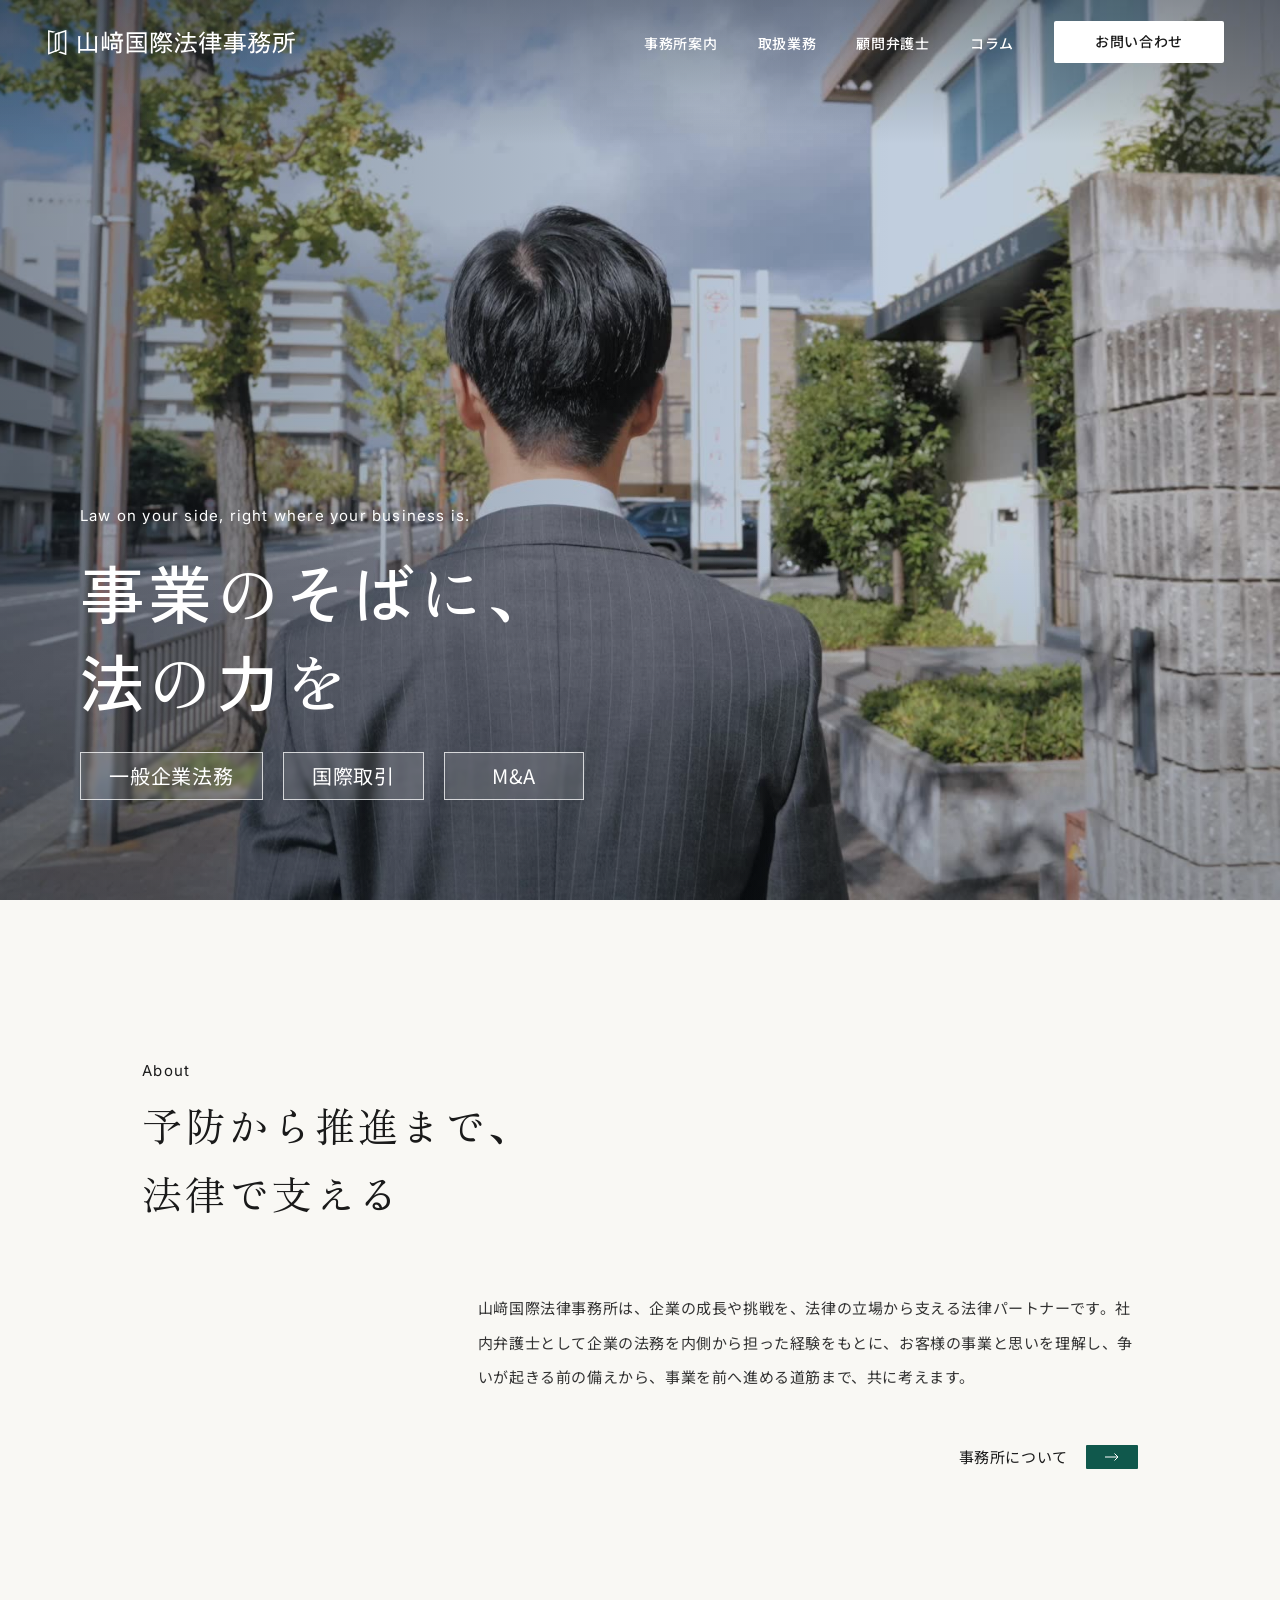
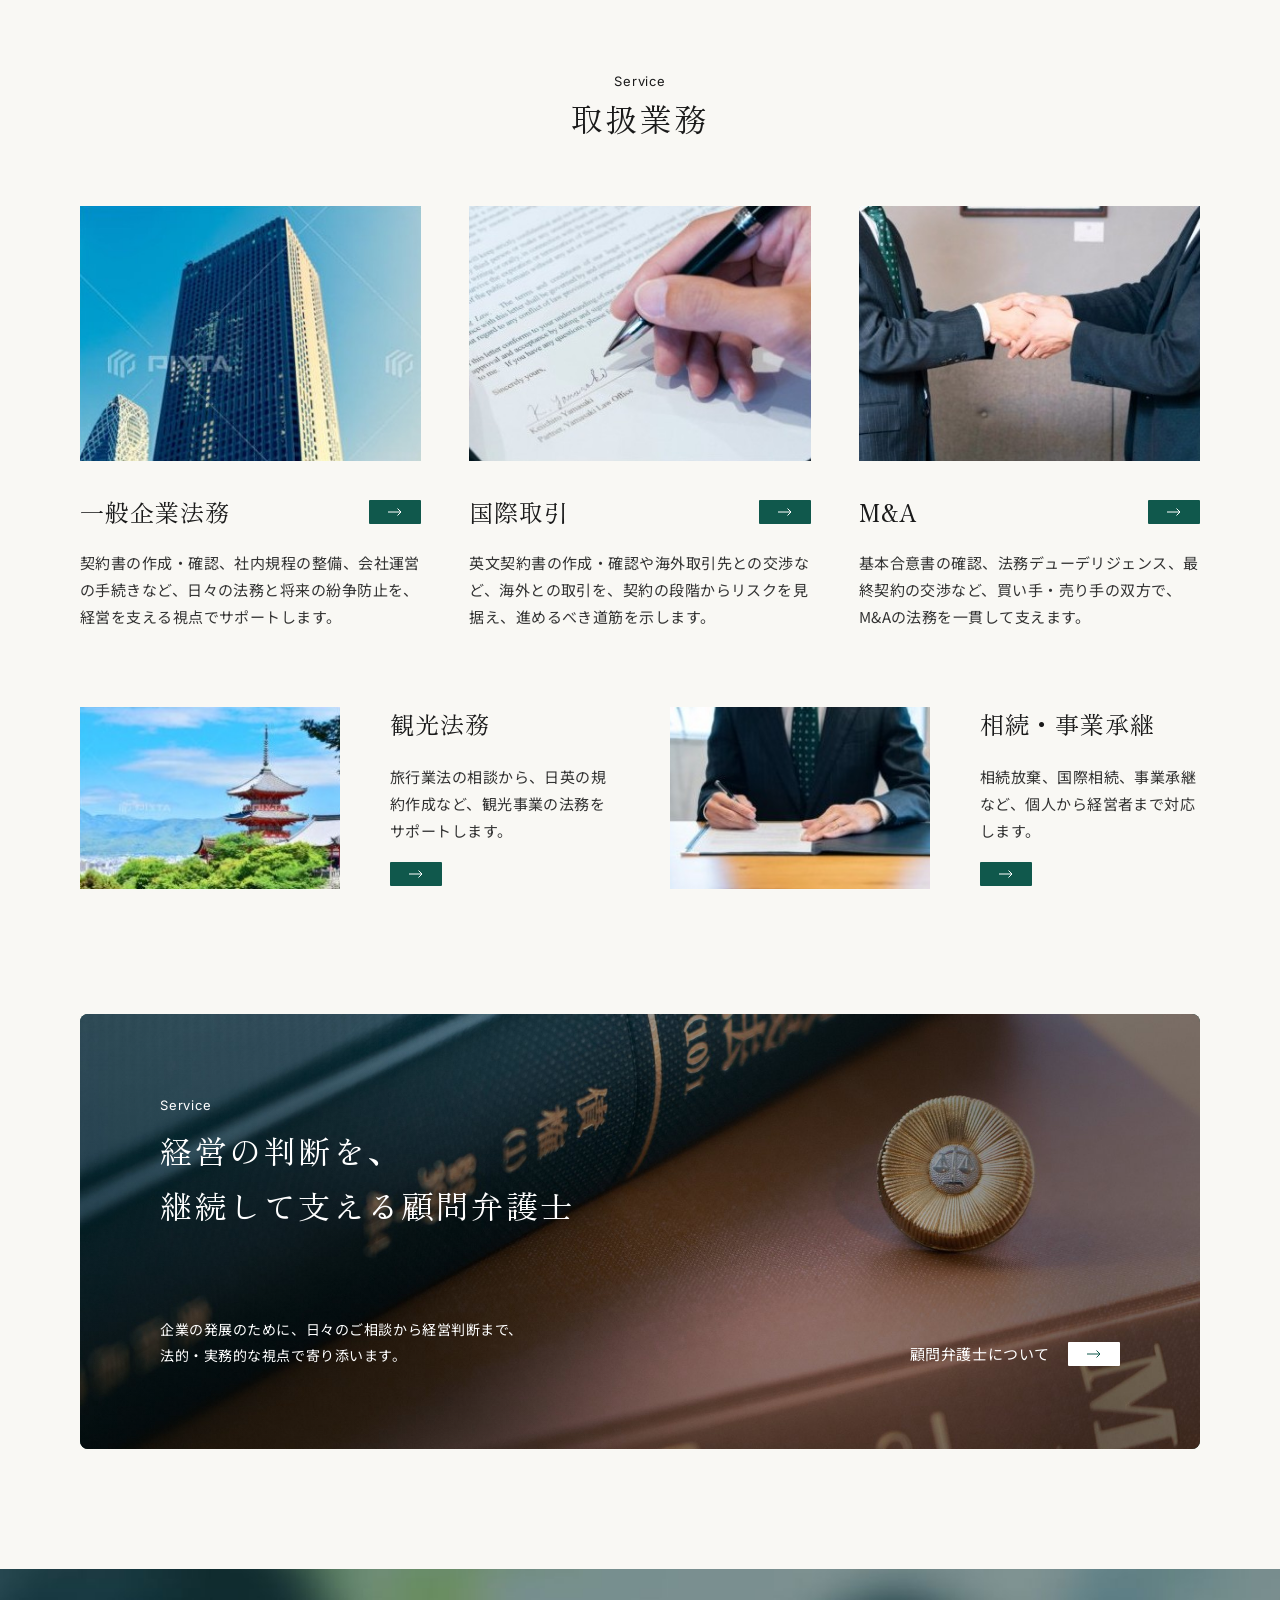
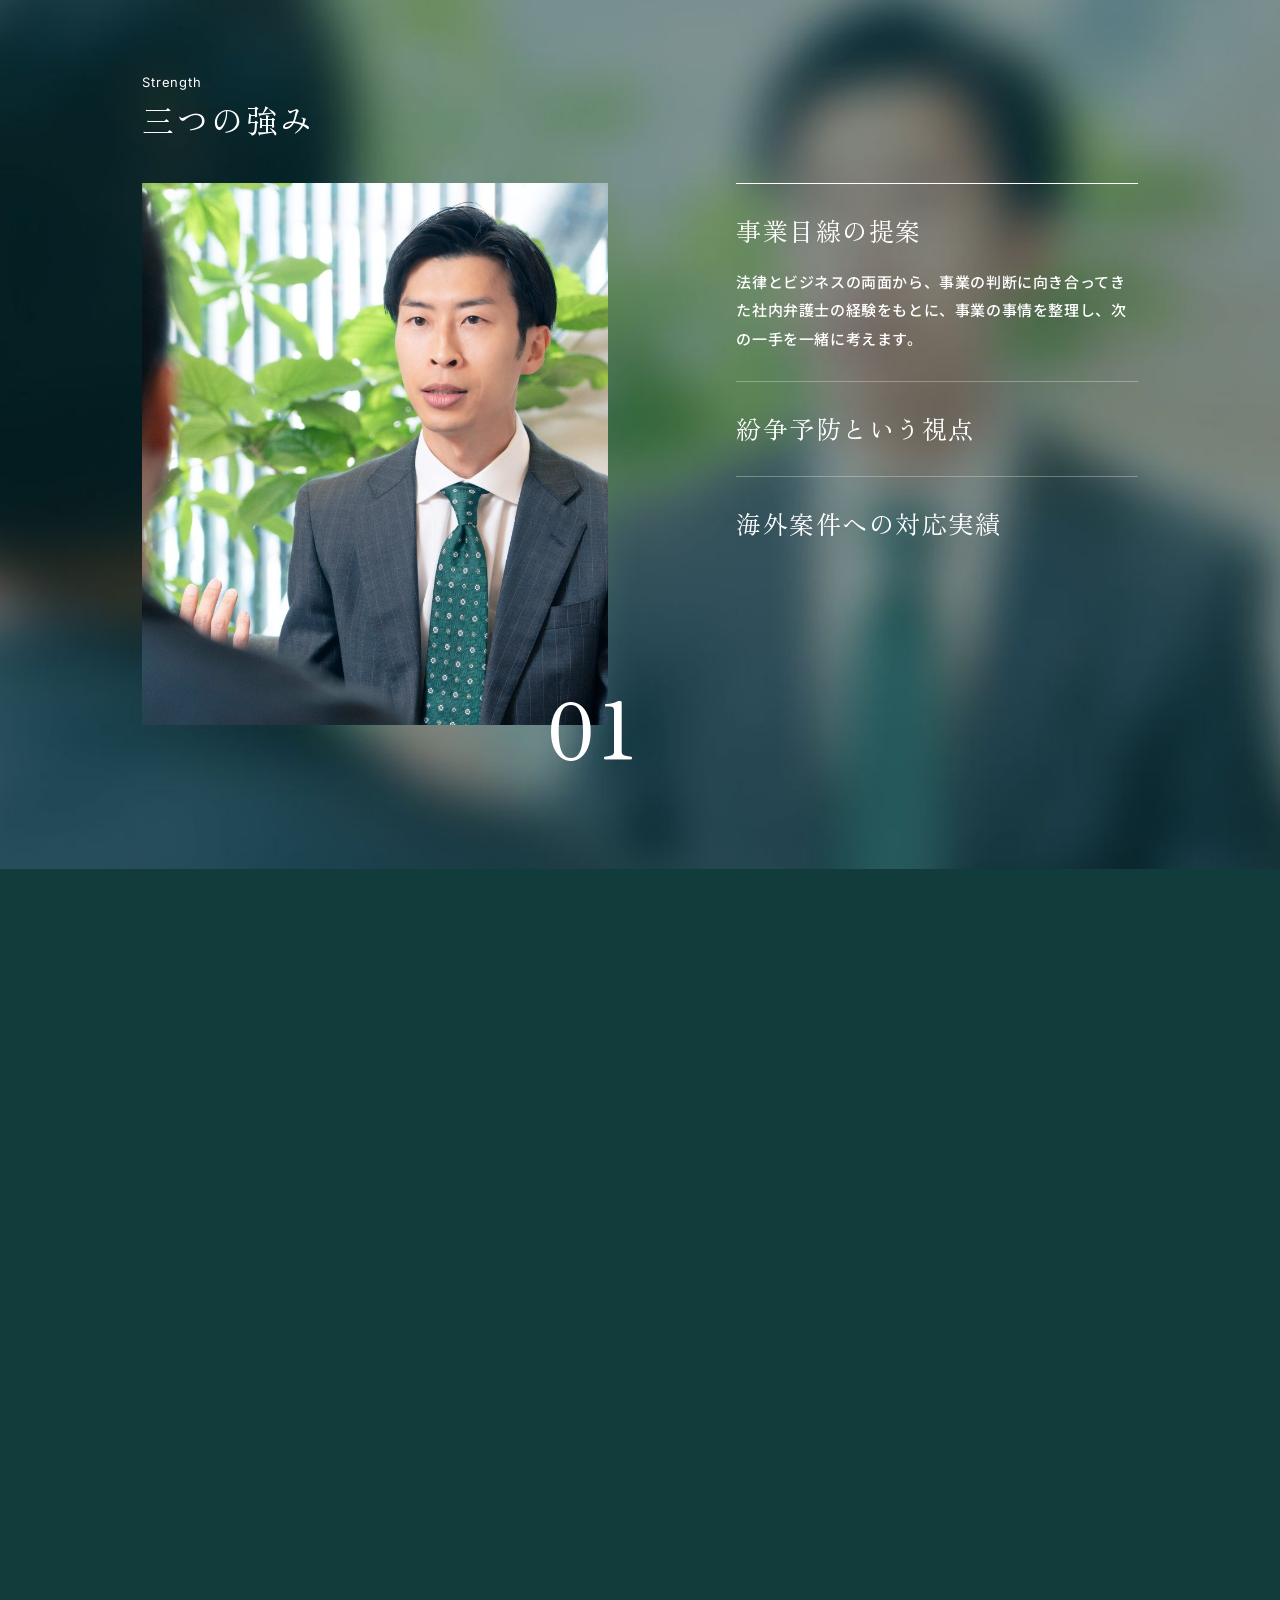
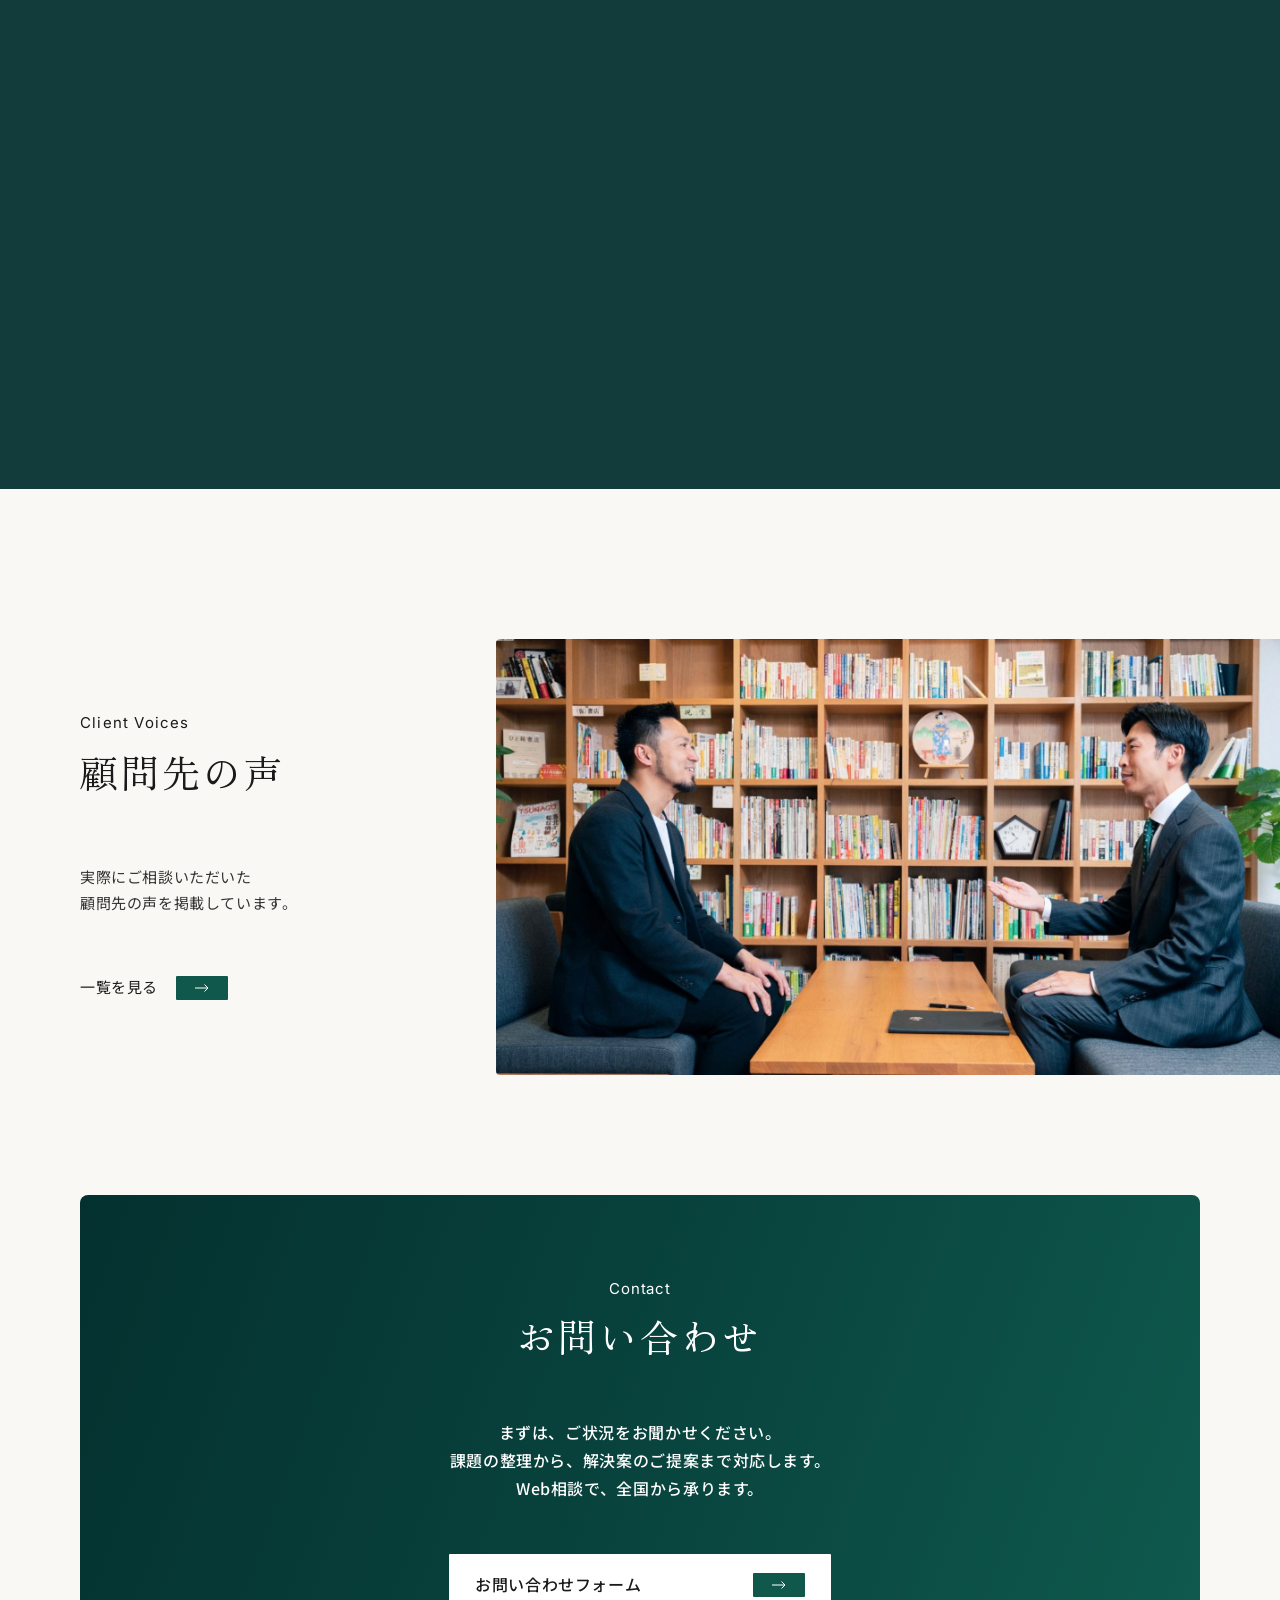
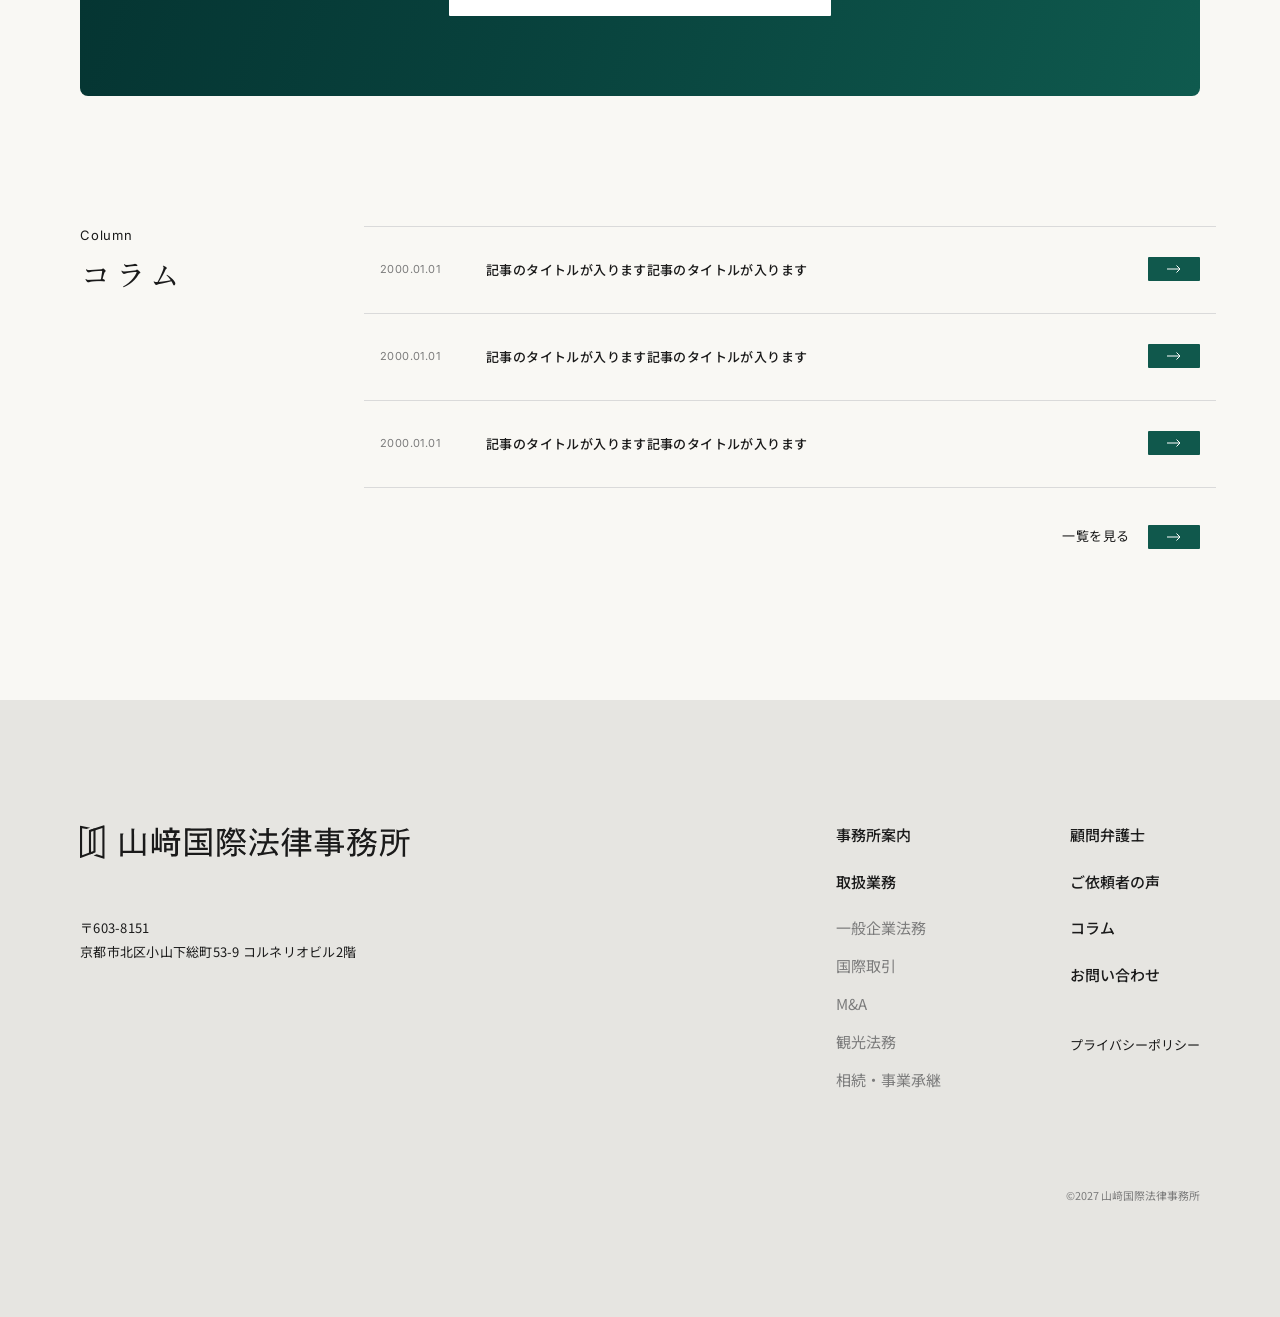
==== commit 78c239a2: "SP：事務所について・取扱業務の余白を調整、顧問弁護士の背景を縦長画像に Co-Authored-By: Claude Opus 5.5 <noreply@anthropic.com> Claude-" ====
--- a/index.html
+++ b/index.html
@@ -128,7 +128,10 @@
 
           <!-- 顧問弁護士 -->
           <a href="#" class="advisor" id="advisor">
-            <img class="advisor__bg" src="images/advisor.jpg" alt="" loading="lazy" width="1920" height="746">
+            <picture>
+              <source media="(max-width: 767px)" srcset="images/advisor-sp.jpg" width="800" height="1142">
+              <img class="advisor__bg" src="images/advisor.jpg" alt="" loading="lazy" width="1920" height="746">
+            </picture>
             <div class="advisor__inner">
               <div class="advisor__head">
                 <p class="advisor__en">Service</p>
--- a/css/style.css
+++ b/css/style.css
@@ -127,7 +127,6 @@
 .header.is-scrolled {
   background: var(--c-bg);
   color: var(--c-text);
-  box-shadow: 0 1px 0 rgba(0,0,0,.05);
 }
 .header.is-scrolled .gnav__contact a { background: var(--c-green); color: var(--c-white); }
 .hamburger { display: none; }
@@ -274,10 +273,7 @@
   transition: opacity 1s ease, transform 1.6s ease;
 }
 .strength__bgs img.is-active { opacity: 1; transform: scale(1); }
-.strength__bgs::after {  /* 文字を読みやすくするための薄い影 */
-  content: ""; position: absolute; inset: 0;
-  background: linear-gradient(90deg, rgba(6,28,30,.35) 0%, rgba(6,28,30,.15) 50%, rgba(6,28,30,.3) 100%);
-}
+/* 背景画像はあらかじめ暗く調整済みのため、重ねる影はなし */
 .strength__sticky {
   position: sticky; top: 0; z-index: 1;
   padding: var(--pad) 0;  /* 上下とも104px（SPは64px） */
@@ -385,14 +381,15 @@
 /* ===== Column ===== */
 .column { padding-bottom: 150px; }
 .column__inner { display: grid; grid-template-columns: 240px 1fr; gap: 60px; align-items: start; }
+.column__list { border-top: 1px solid var(--c-line); margin-inline: -16px; }  /* ホバーの背景を左右に少し広げる分、線も同じ幅に */
 .column__list a {
   display: grid; grid-template-columns: 82px 1fr auto; gap: 24px; align-items: center;
-  padding: 30px 16px 32px; margin-inline: -16px;  /* ホバーの背景を左右に少し広げる */
+  padding: 30px 16px 32px;
   border-bottom: 1px solid var(--c-line);
   font-size: 13px; letter-spacing: .03em;
   transition: background-color .3s;
 }
-.column__list a:hover { background-color: #ededed; }
+.column__list a:hover { background-color: #f1f0ec; }
 .column__list time { font-family: var(--ff-en); font-size: 11px; color: var(--c-gray); }
 .column__title { font-weight: 500; overflow: hidden; text-overflow: ellipsis; white-space: nowrap; }
 .column__more { display: flex; width: fit-content; margin: 36px 0 0 auto; font-size: 13px; }
@@ -489,7 +486,7 @@
   }
 
   /* About */
-  .about { padding: 90px 0 72px; }
+  .about { padding: 90px 0 104px; }
   .about__inner { padding-inline: var(--gutter); }
   .about__head .sec-label__en { font-size: 13px; }
   .about__lead { font-size: 27px; }
@@ -499,7 +496,7 @@
 
 
   /* Service */
-  .service { padding: 60px 0 80px; }
+  .service { padding: 0 0 80px; }
   .service__main { grid-template-columns: minmax(0, 1fr); }
   .service__main { row-gap: 48px; }
   .service-card__head { margin: 22px 0 12px; }
@@ -511,12 +508,13 @@
   .service-row__title { font-size: 18px; margin-bottom: 8px; }
   .service-row__text { font-size: 13px; line-height: 1.8; margin-bottom: 10px; }
 
-  .advisor { margin-top: 80px; aspect-ratio: auto; }
-  .advisor__bg { object-position: 70% center; }
-  .advisor::after { background: linear-gradient(0deg, rgba(8,25,25,.6) 0%, rgba(8,25,25,.2) 100%); }
-  .advisor__inner { padding: 48px 24px 40px; grid-template-columns: 1fr; row-gap: 0; }
-  .advisor__title { font-size: 23px; margin-bottom: 100px; }
-  .advisor .link-arrow { margin-top: 24px; }
+  .advisor { margin-top: 80px; aspect-ratio: 800 / 1142; }
+  .advisor__bg { object-position: center; }
+  .advisor::after { background: linear-gradient(180deg, rgba(8,25,25,.35) 0%, rgba(8,25,25,0) 45%); }
+  .advisor__inner { padding: 40px 24px 36px; grid-template-columns: 1fr; grid-template-rows: auto 1fr auto auto; row-gap: 0; }
+  .advisor__title { font-size: 23px; }
+  .advisor__text { grid-row: 3; }
+  .advisor .link-arrow { grid-row: 4; margin-top: 24px; justify-self: start; }
 
   /* Strength */
   .strength { --head: 64px; --pad: 64px; }
@@ -545,7 +543,8 @@
   /* Column */
   .column { padding-bottom: 90px; }
   .column__inner { grid-template-columns: minmax(0, 1fr); gap: 24px; }
-  .column__list a { grid-template-columns: 1fr auto; row-gap: 6px; padding: 22px 12px; margin-inline: -12px; }
+  .column__list { margin-inline: -12px; }
+  .column__list a { grid-template-columns: 1fr auto; row-gap: 6px; padding: 22px 12px; }
   .column__list time { grid-column: 1 / -1; }
   .column__title { white-space: normal; font-size: 14px; }
 
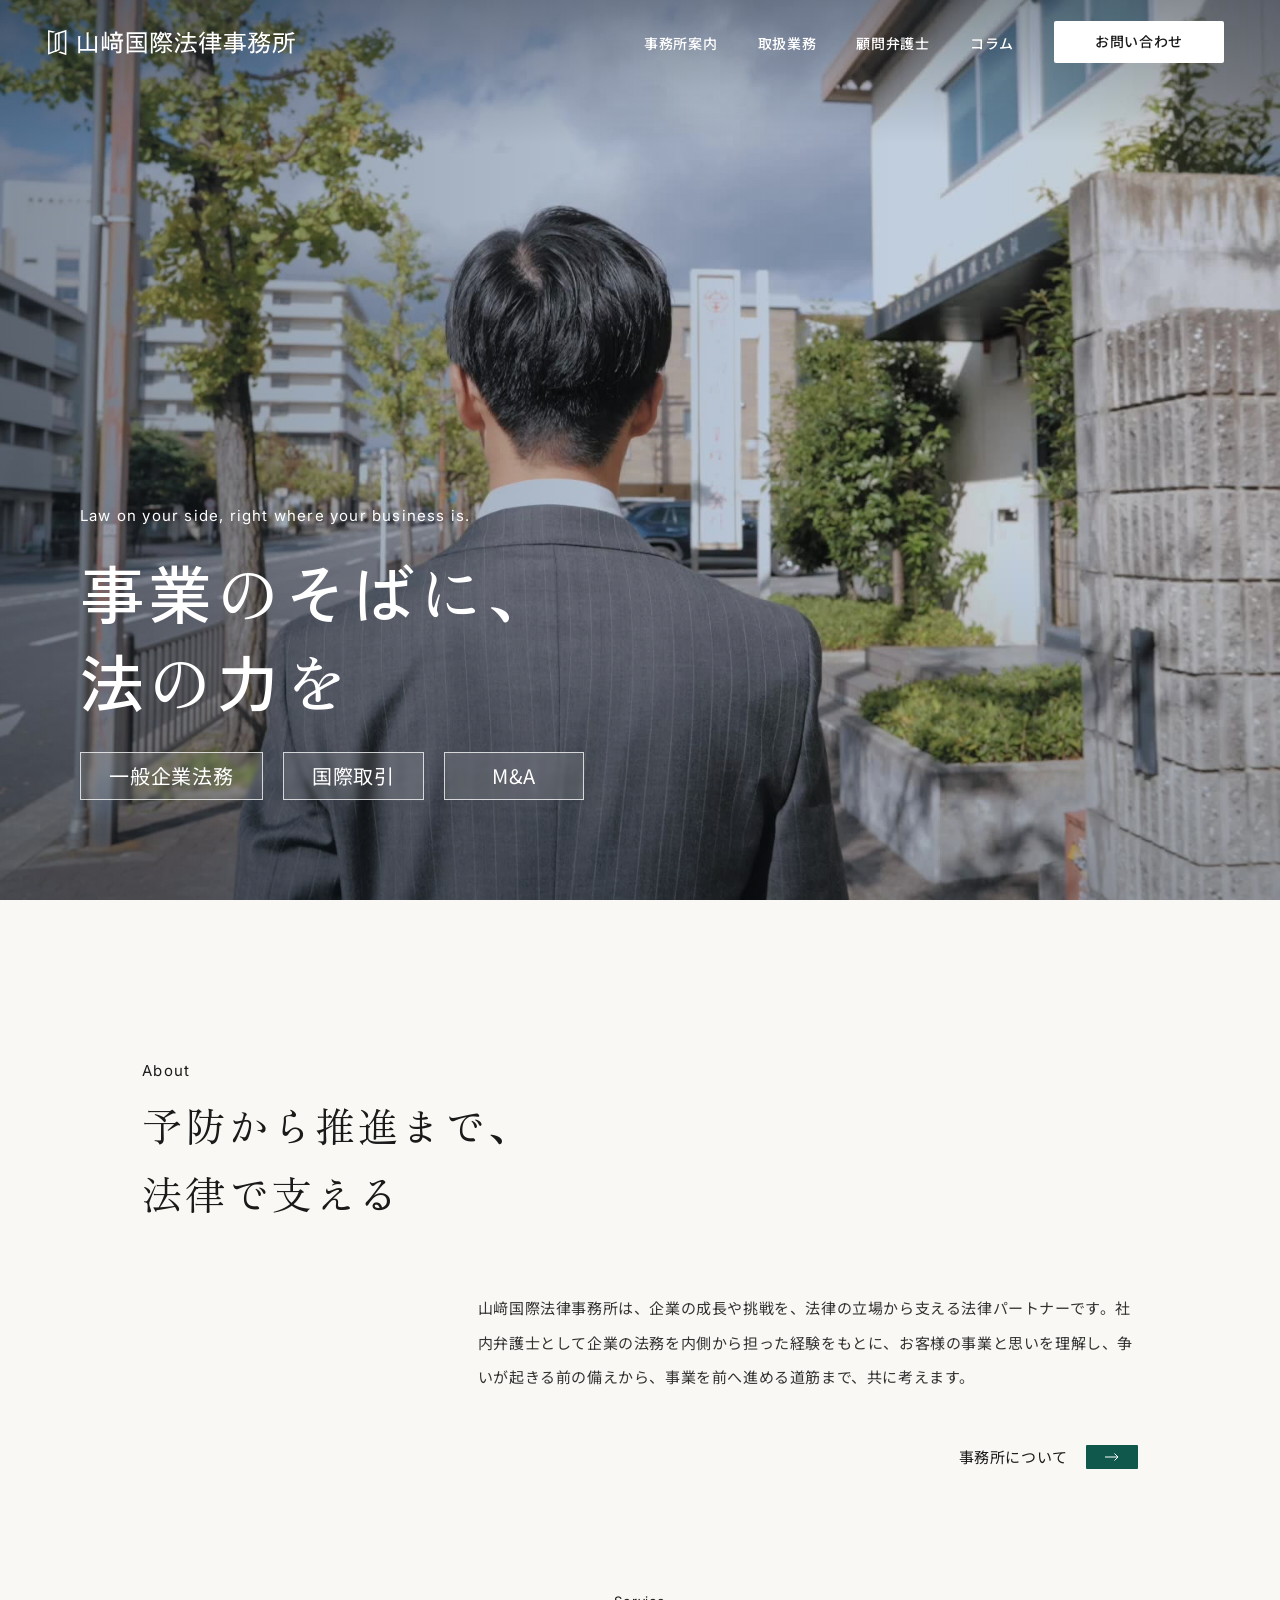
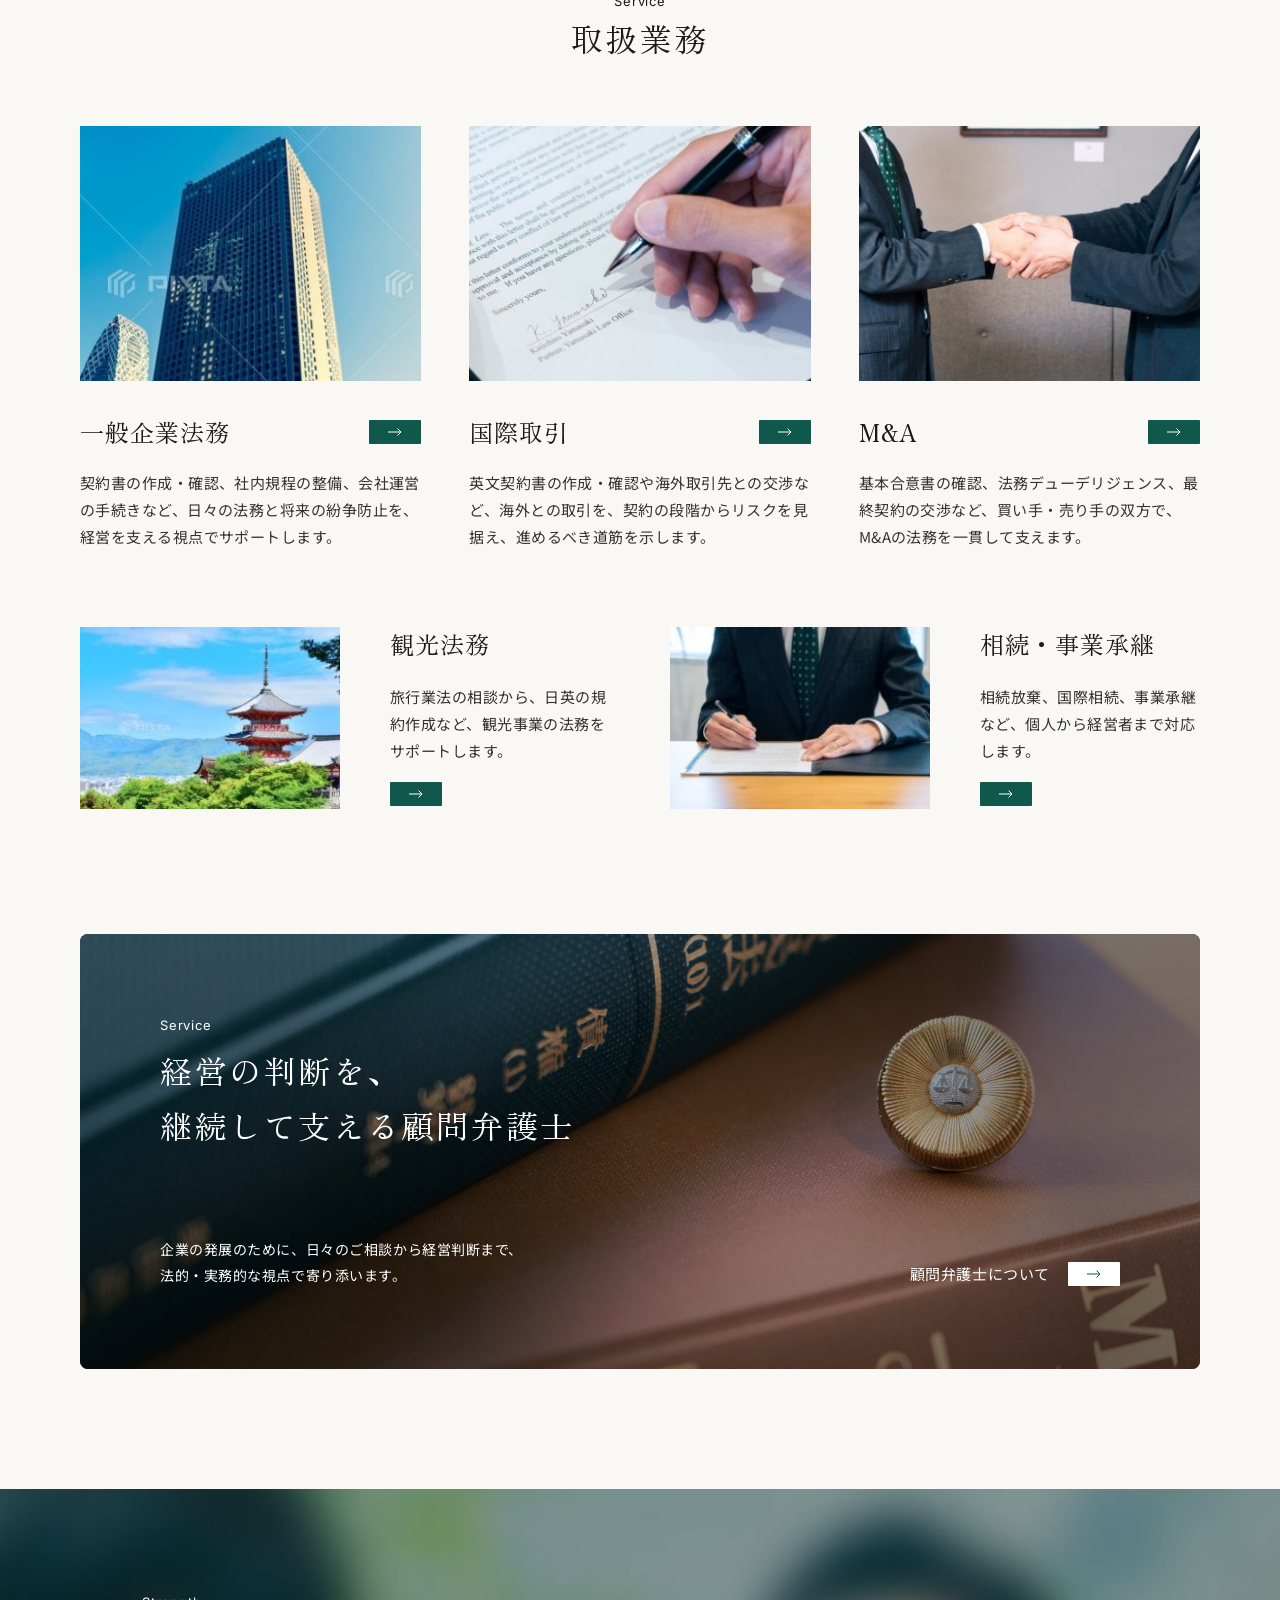
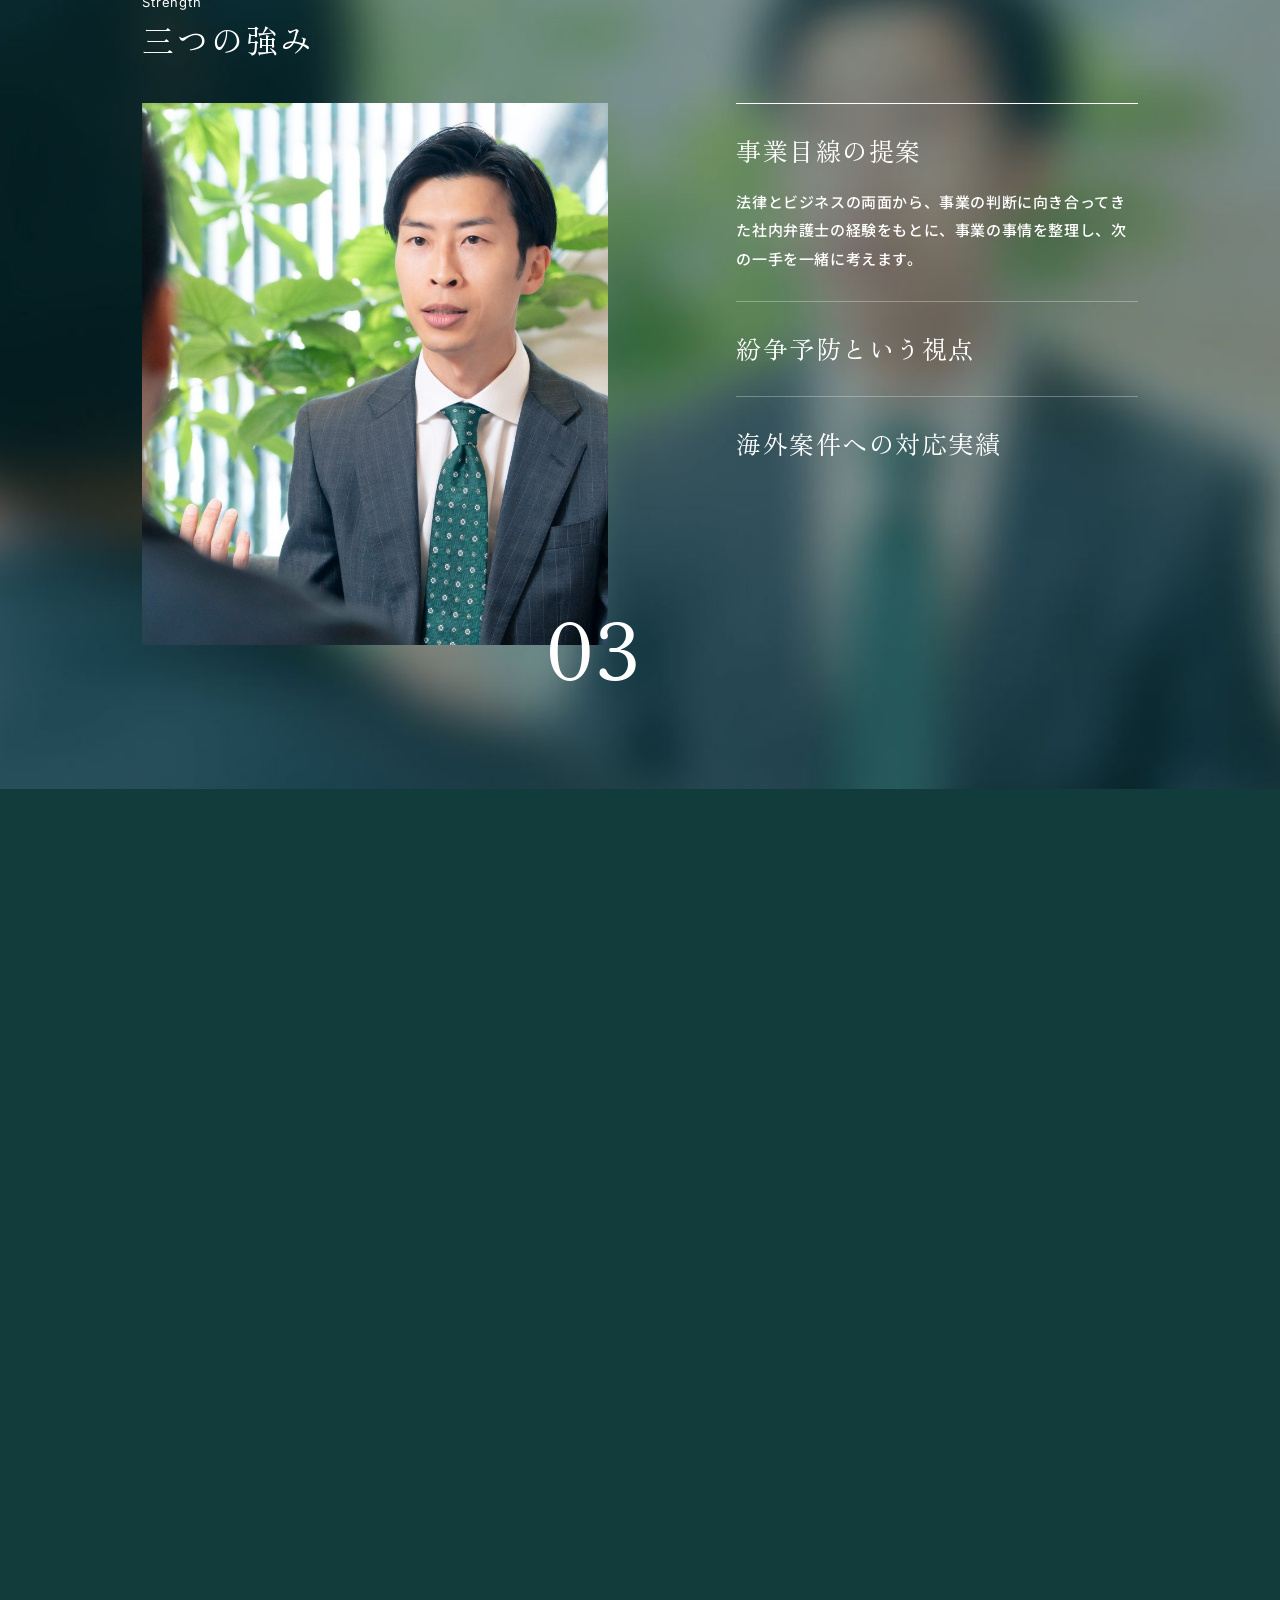
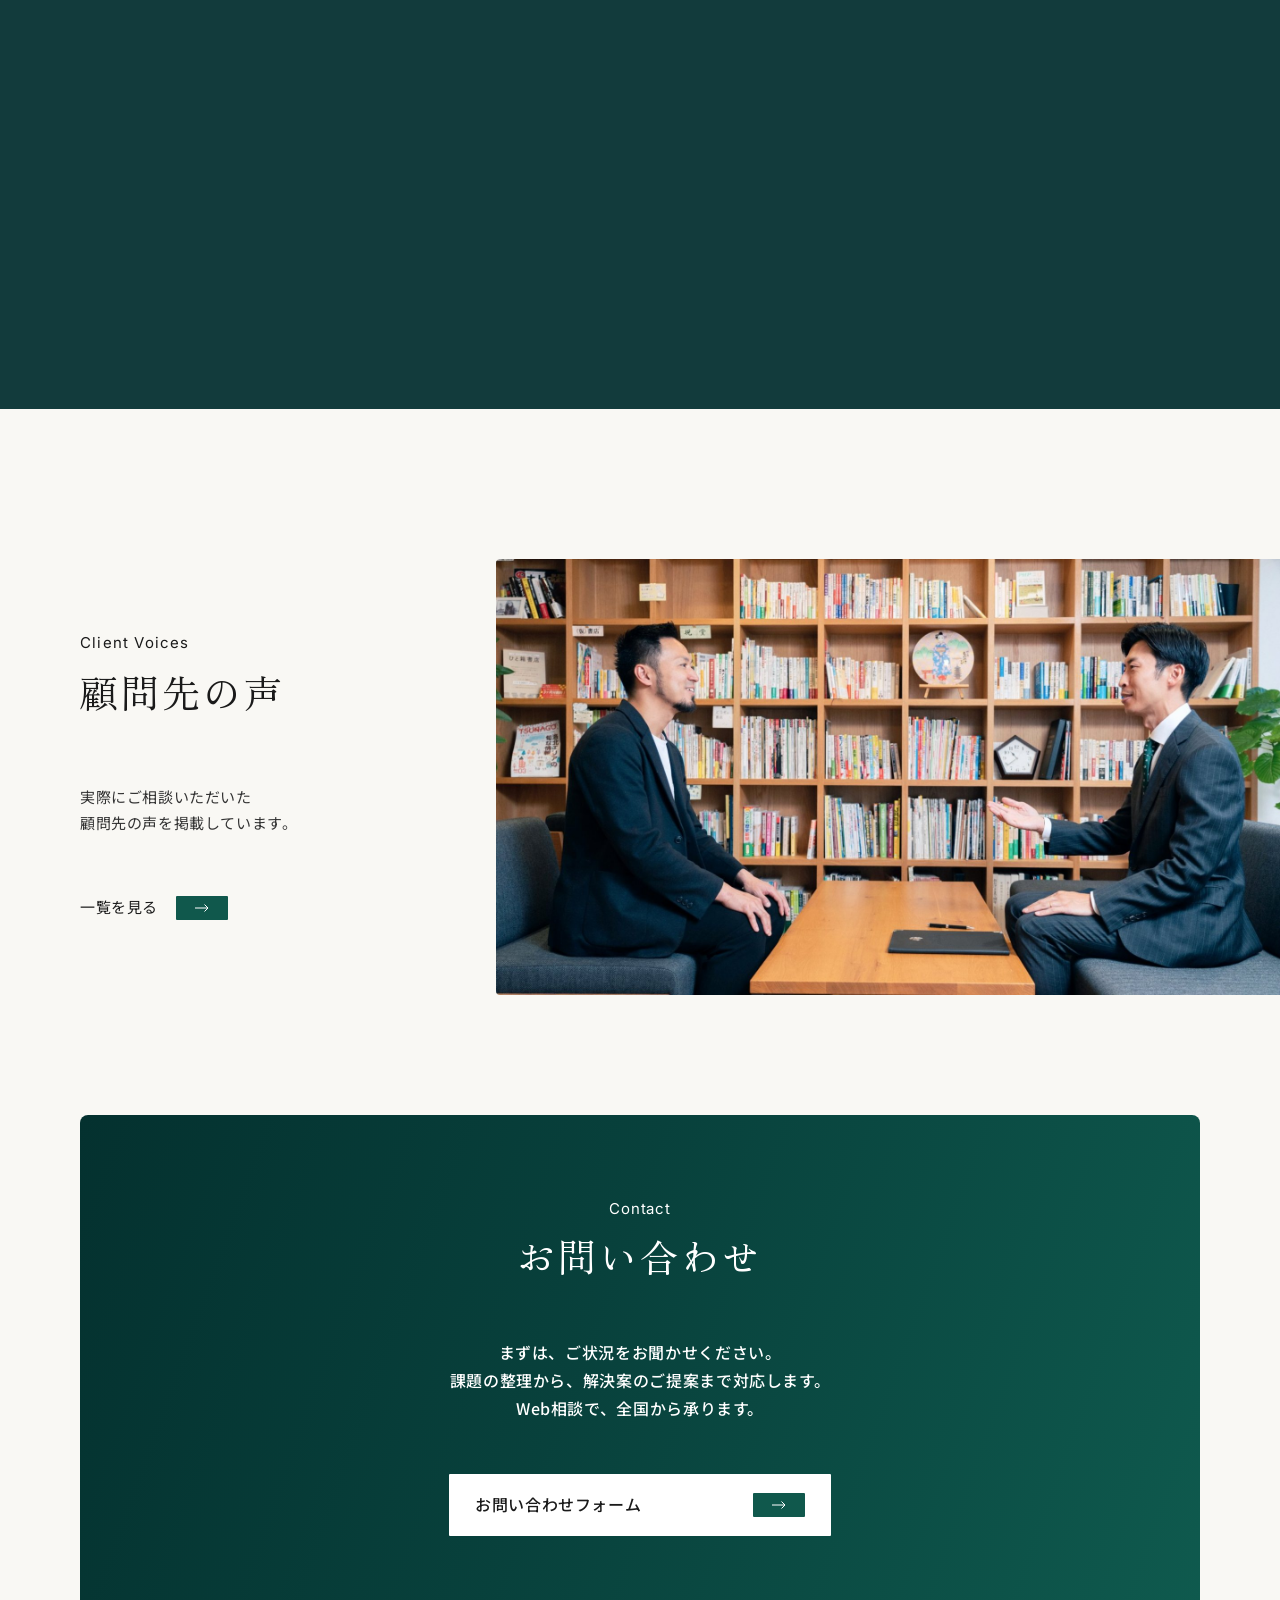
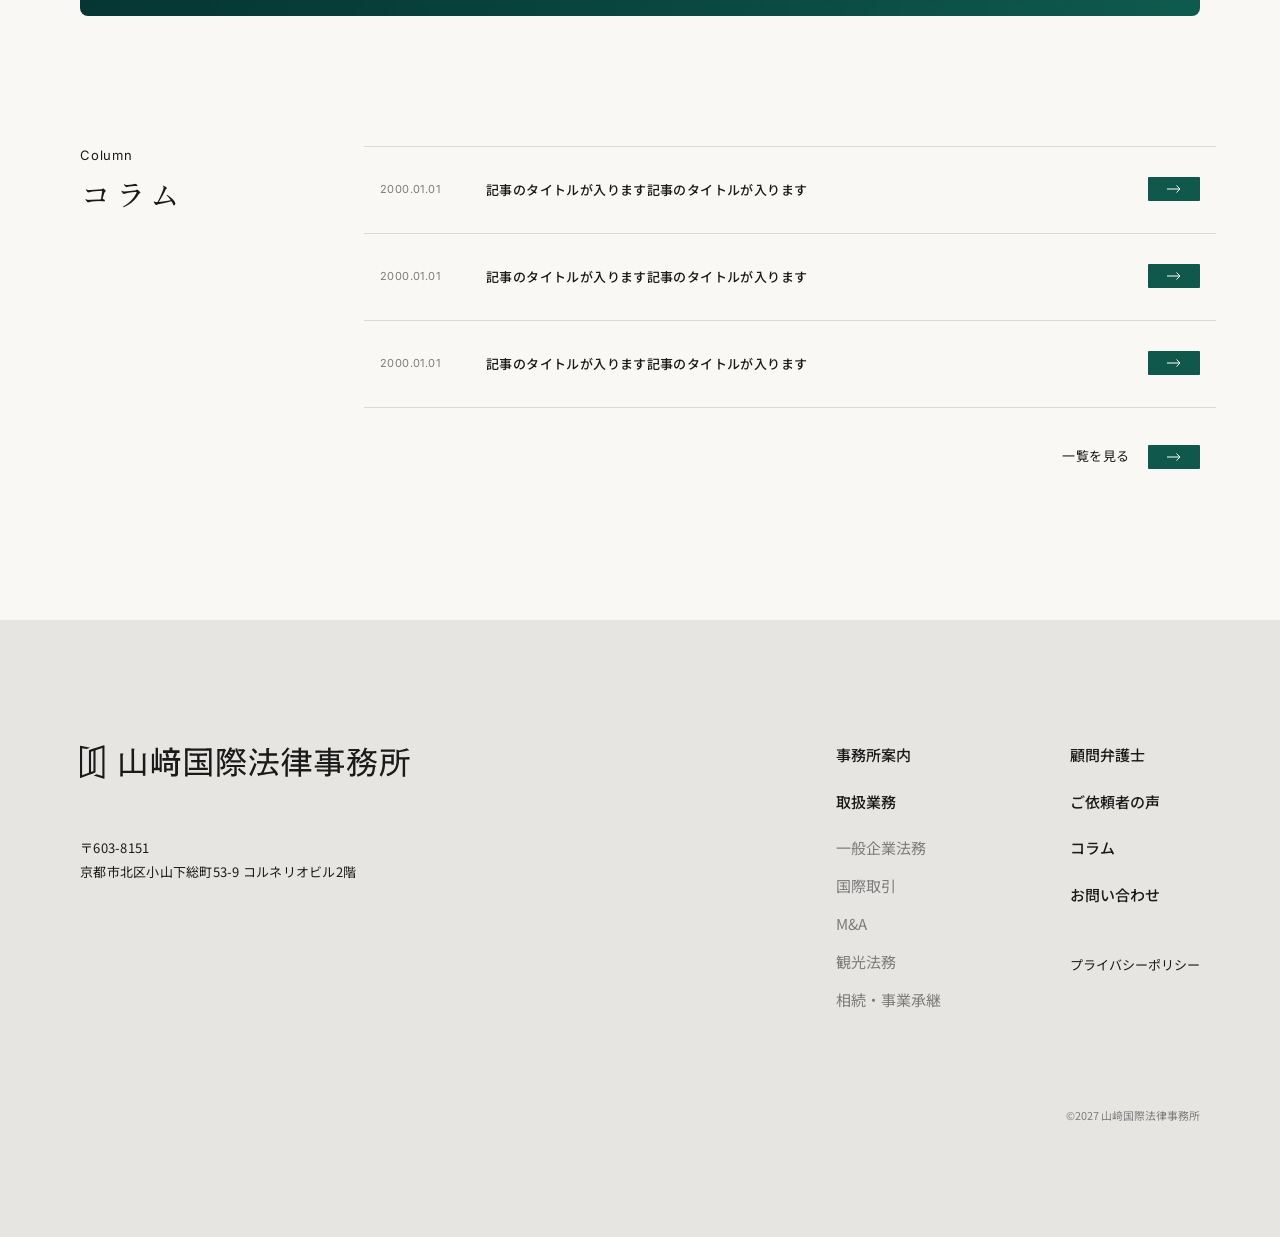
==== commit 91020fae: "三つの強み03の画像を差し替え（仮） Co-Authored-By: Claude Opus 5.5 <noreply@anthropic.com> Claude-Session: https://c" ====
--- a/index.html
+++ b/index.html
@@ -168,7 +168,7 @@
               <div class="strength__photos">
                 <img src="images/strength-01.jpg" alt="相談者の話に耳を傾けながら説明する山﨑弁護士" class="is-active" width="824" height="958">
                 <img src="images/strength-02.jpg" alt="契約書を確認する手元" width="824" height="958" loading="lazy">
-                <img src="images/strength-03.jpg" alt="書棚から書籍を取り出す手元" width="824" height="958" loading="lazy">
+                <img src="images/strength-03.jpg" alt="海外の都市と橋の風景（仮）" width="824" height="958" loading="lazy">
               </div>
               <p class="strength__num" aria-hidden="true"><span id="strengthNum">01</span></p>
             </div>
--- a/css/style.css
+++ b/css/style.css
@@ -174,7 +174,7 @@
 .bg-light { position: relative; background: var(--c-bg); overflow: hidden; isolation: isolate; }
 
 /* ===== About ===== */
-.about { position: relative; z-index: 2; padding: 160px 0 80px; }
+.about { position: relative; z-index: 2; padding: 160px 0 0; }
 /* 左右の余白は三つの強みと同じ（1440px幅で160px） */
 .about__inner { padding-inline: calc(100vw * 160 / 1440); }
 .about__head .sec-label__en { font-size: 15px; letter-spacing: .08em; }
